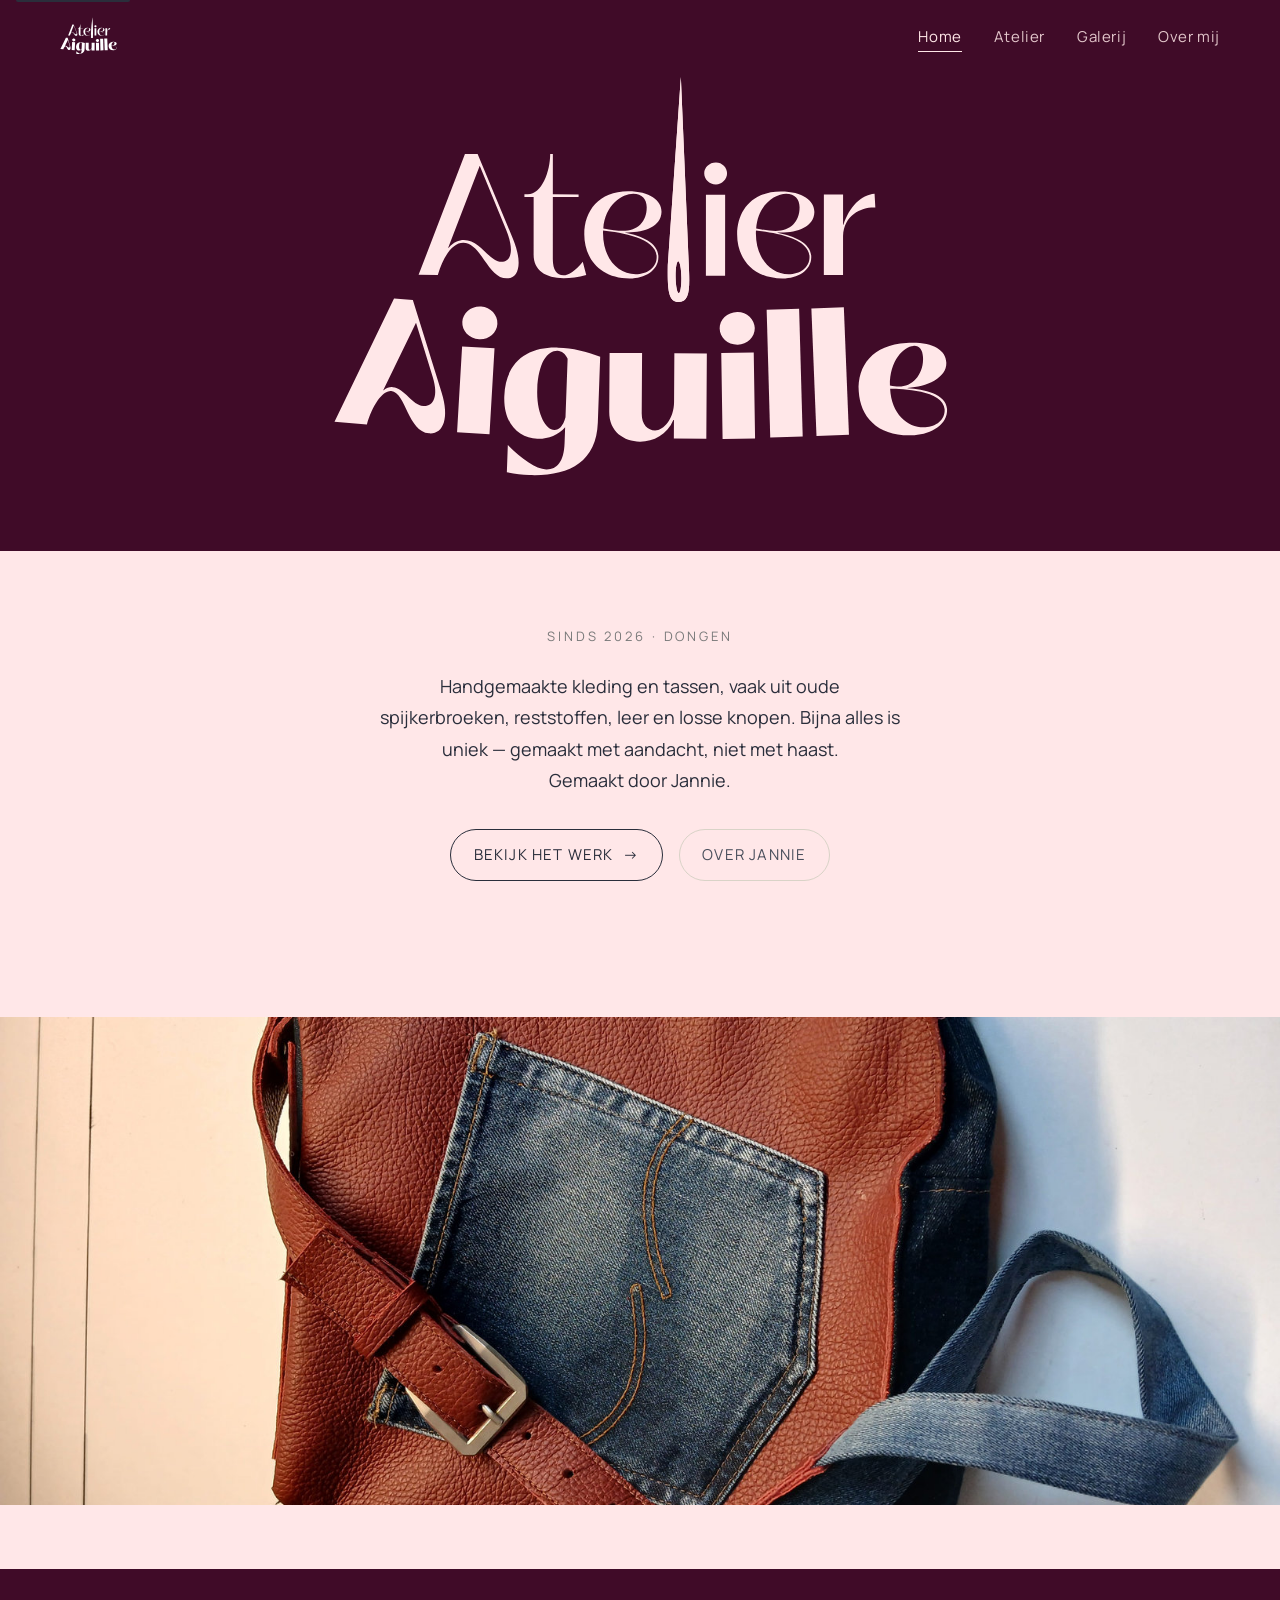
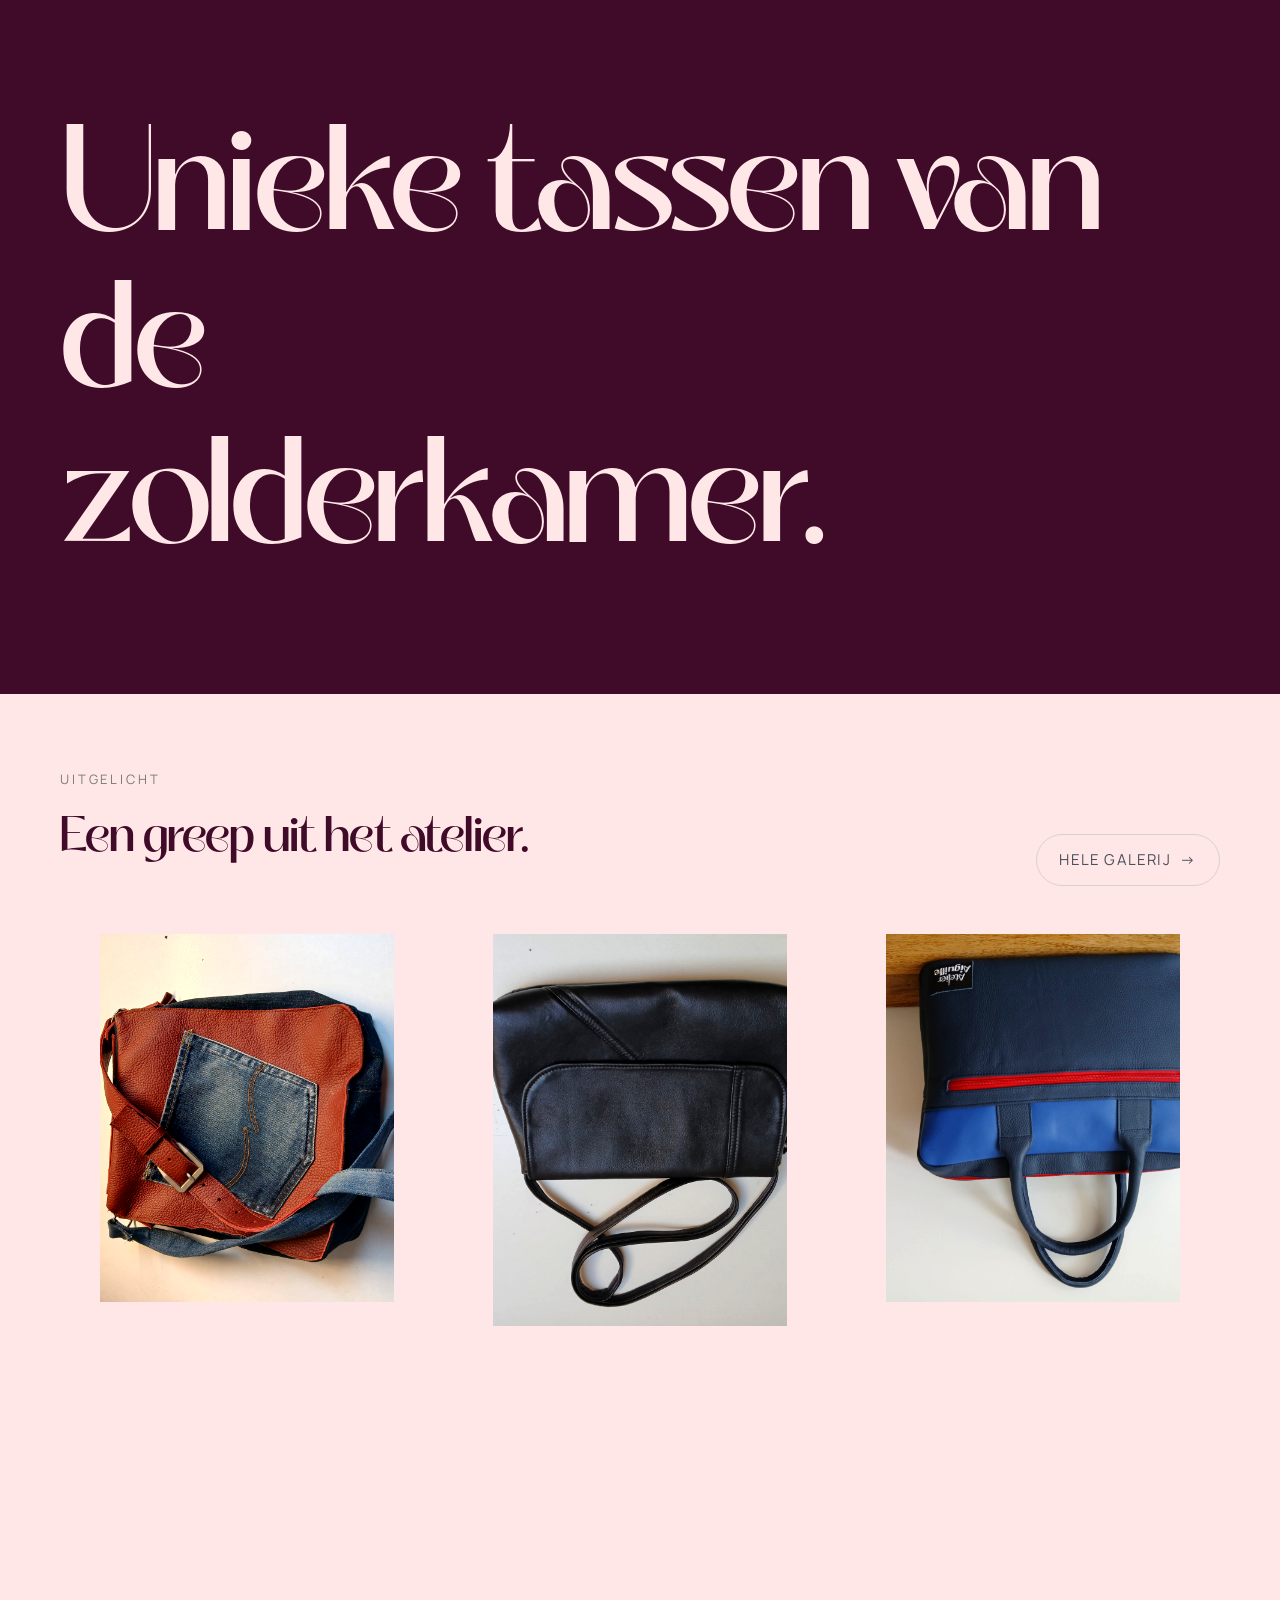
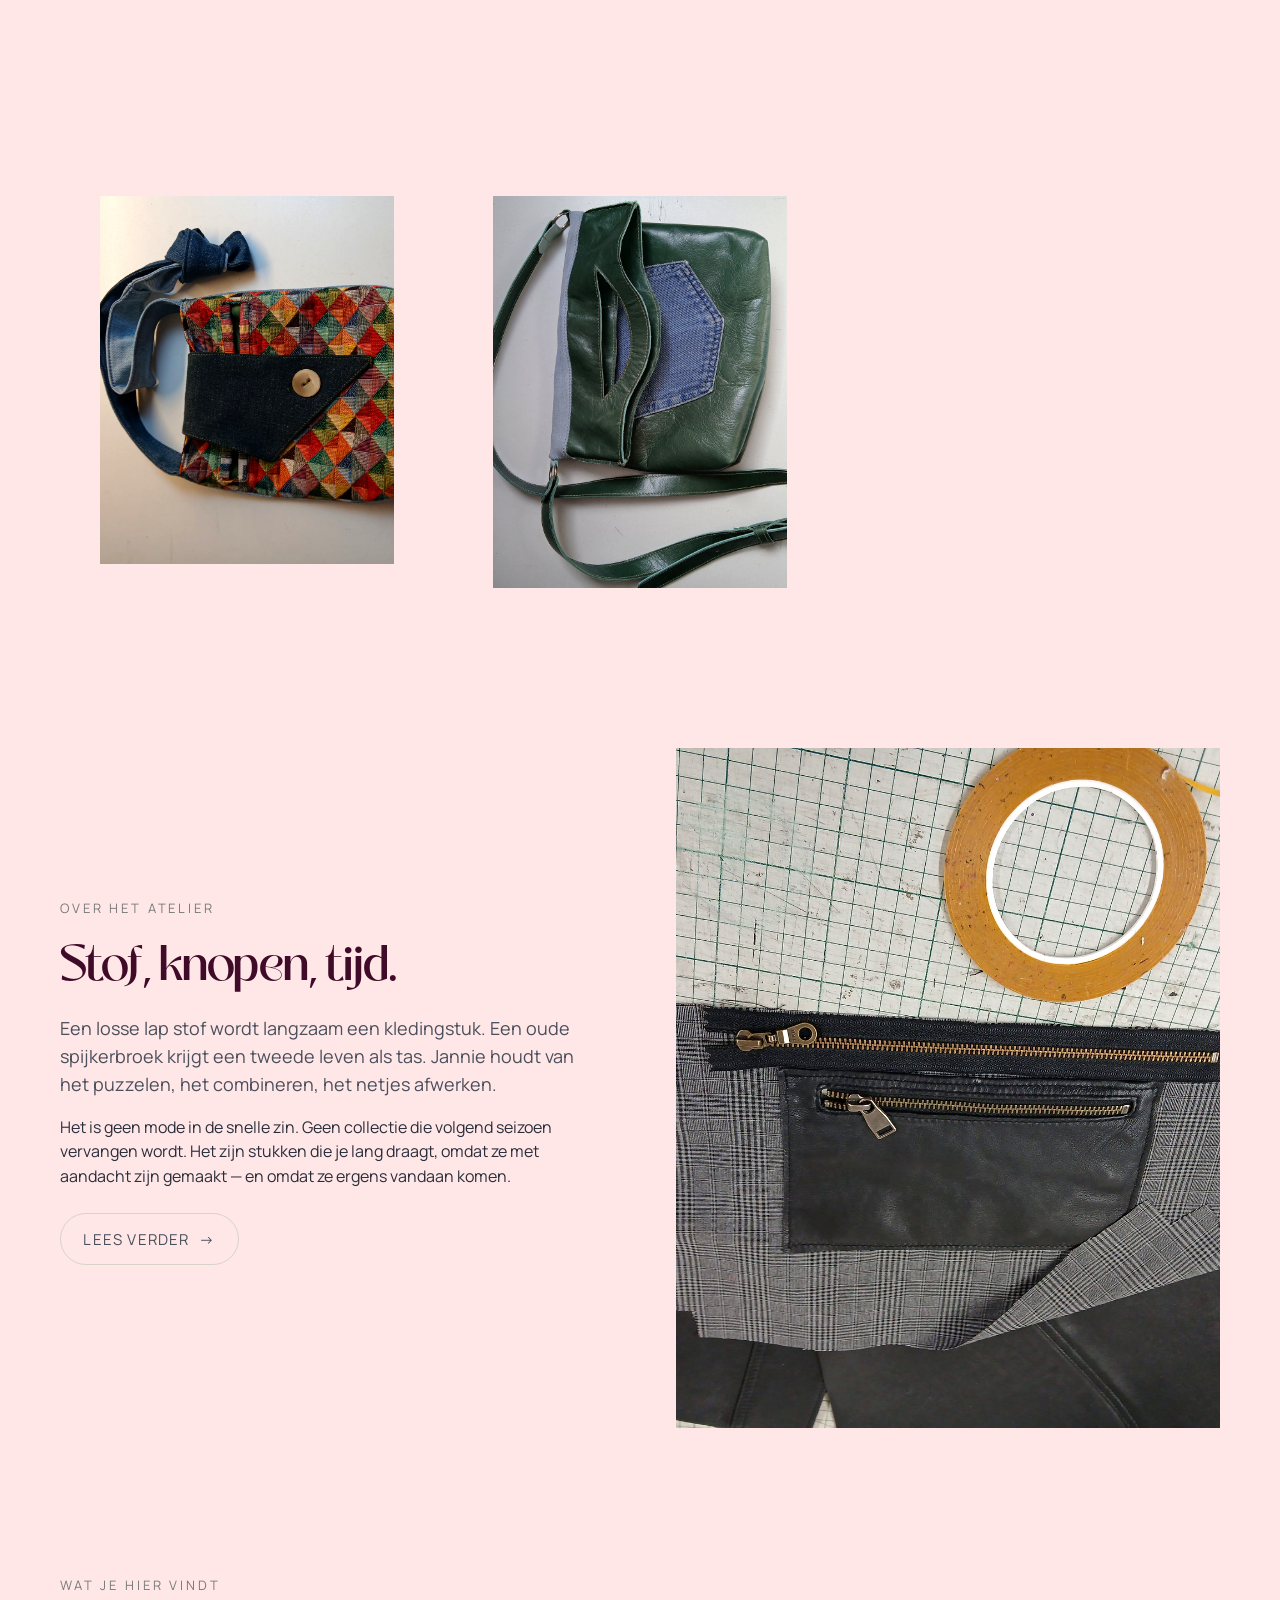
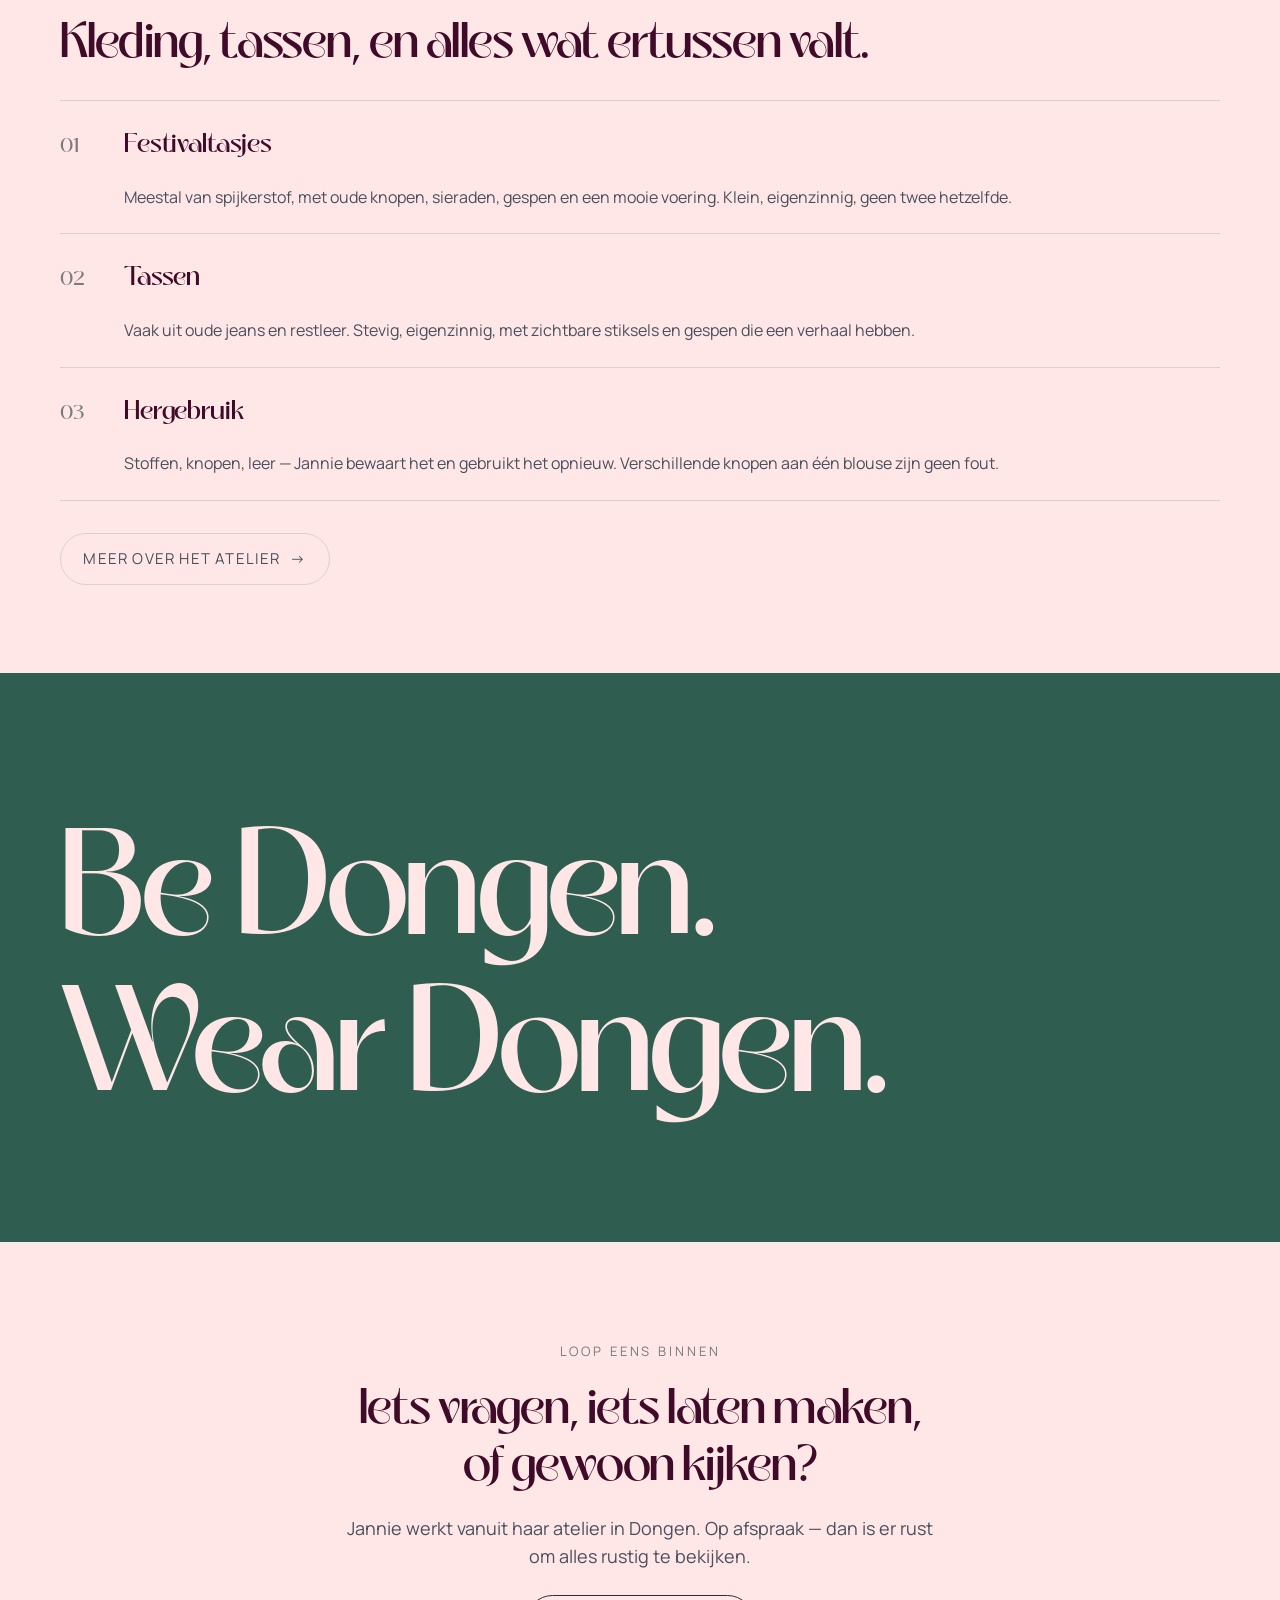
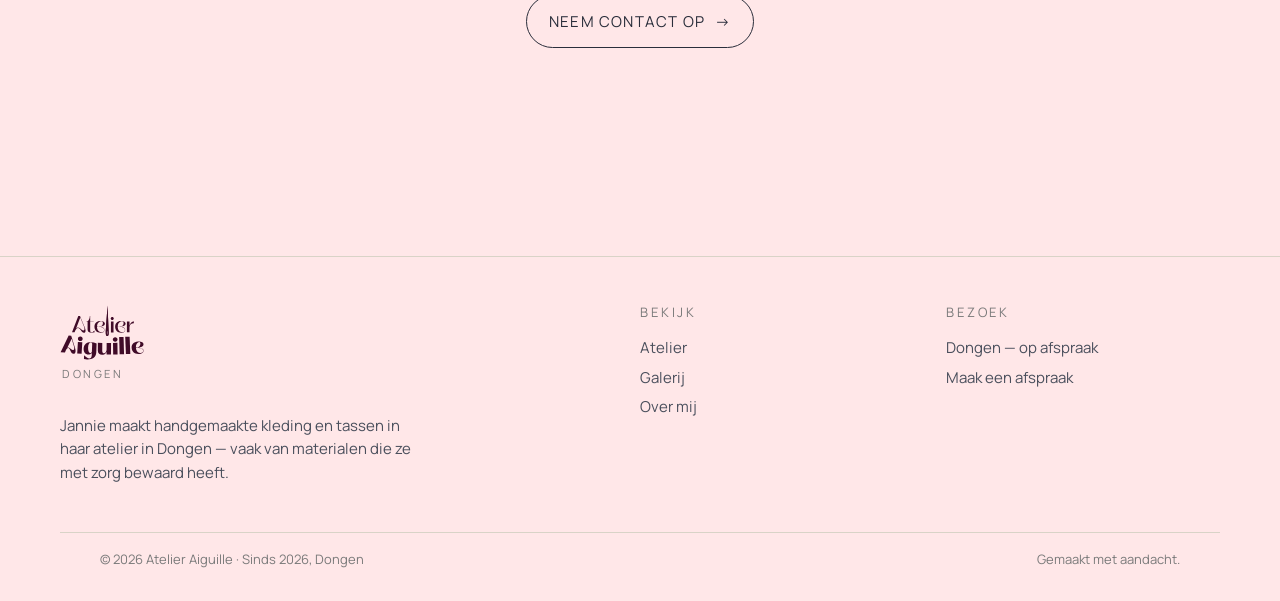
==== index.html @ 3d173577 "Update foto's: Jannie portretten + nieuwe galerij selectie" ====
<!doctype html>
<html lang="nl">
<head>
  <meta charset="utf-8" />
  <meta name="viewport" content="width=device-width, initial-scale=1" />
  <title>Atelier Aiguille — handgemaakte kleding &amp; tassen uit Dongen</title>
  <meta name="description" content="Atelier Aiguille is Jannie. Handgemaakte kleding en tassen, vaak van hergebruikte materialen. Sinds 2026, Dongen." />
  <link rel="icon" type="image/svg+xml" href="assets/img/favicon.svg" />
  <link rel="stylesheet" href="assets/css/main.css?v=2605152012" />
  <meta name="theme-color" content="#400B28" />
</head>
<body class="is-home">
  <a class="skip-link" href="#main">Naar inhoud</a>

  <header class="site-header">
    <div class="container site-header__inner">
      <a href="index.html" class="brand" aria-label="Atelier Aiguille — naar home">
        <img class="brand__logo" src="assets/img/logo-wordmark.svg" alt="Atelier Aiguille" />
      </a>

      <nav class="nav" aria-label="Hoofdnavigatie">
        <button class="nav-toggle" type="button" aria-controls="primary-nav" aria-expanded="false">
          <span class="sr-only">Menu</span>
          <span class="nav-toggle__bars" aria-hidden="true"></span>
        </button>
        <ul class="nav__list" id="primary-nav">
          <li><a class="nav__link" href="index.html">Home</a></li>
          <li><a class="nav__link" href="atelier.html">Atelier</a></li>
          <li><a class="nav__link" href="galerij.html">Galerij</a></li>
          <li><a class="nav__link" href="over.html">Over mij</a></li>
        </ul>
      </nav>
    </div>
  </header>

  <main id="main">
    <section class="hero-banner" aria-label="Atelier Aiguille">
      <h1 class="sr-only">Atelier Aiguille</h1>
      <img class="hero-banner__art" src="assets/img/logo-wordmark-filled.svg" alt="Atelier Aiguille" />
    </section>

    <section class="container hero-intro" data-reveal>
      <span class="eyebrow hero-intro__tagline">Sinds 2026 · Dongen</span>
      <p class="hero-intro__lead">
        Handgemaakte kleding en tassen, vaak uit oude spijkerbroeken,
        reststoffen, leer en losse knopen. Bijna alles is uniek —
        gemaakt met aandacht, niet met haast.<br/>
        Gemaakt door Jannie.
      </p>
      <div class="hero-intro__cta">
        <a class="btn" href="galerij.html">Bekijk het werk <span class="btn__arrow" aria-hidden="true">→</span></a>
        <a class="btn btn--ghost" href="over.html">Over Jannie</a>
      </div>
    </section>

    <figure class="feature-image" data-reveal>
      <img src="assets/img/20260222_132508_result.jpg" alt="Messenger tas — rood leer met denim zak" loading="lazy" />
    </figure>

    <section class="inverse">
      <div class="container claim">
        <h2 class="claim__title" data-reveal>Unieke tassen van de<br/>zolderkamer.</h2>
      </div>
    </section>

    <section class="container section">
      <div style="display:flex; align-items:end; justify-content:space-between; gap: var(--space-4); flex-wrap: wrap;" data-reveal>
        <div>
          <span class="eyebrow">Uitgelicht</span>
          <h2>Een greep uit het atelier.</h2>
        </div>
        <a class="btn btn--ghost" href="galerij.html">Hele galerij <span class="btn__arrow" aria-hidden="true">→</span></a>
      </div>

      <div class="gallery" style="margin-top: var(--space-5)">
        <figure class="gallery__item" data-reveal><img src="assets/img/20260222_132508_result.jpg" alt="Messenger tas in rood leer met denim zak" loading="lazy" /></figure>
        <figure class="gallery__item" data-reveal><img src="assets/img/20260304_101337_result.jpg" alt="Strakke zwarte leren tas met lange band" loading="lazy" /></figure>
        <figure class="gallery__item" data-reveal><img src="assets/img/20260511_144940_result.jpg" alt="Donkerblauwe leren tas met rode rits" loading="lazy" /></figure>
        <figure class="gallery__item" data-reveal><img src="assets/img/20260527_111620_result.jpg" alt="Donkergroene tas met denim en gele banden" loading="lazy" /></figure>
        <figure class="gallery__item" data-reveal><img src="assets/img/20260328_141218_result.jpg" alt="Detail — bruine leren gesp met messing ring" loading="lazy" /></figure>
        <figure class="gallery__item" data-reveal><img src="assets/img/20260222_122121_result.jpg" alt="Kleurrijke tas met geometrische driehoekjes" loading="lazy" /></figure>
        <figure class="gallery__item" data-reveal><img src="assets/img/20260515_163529_result.jpg" alt="Groene leren tas met denim accent" loading="lazy" /></figure>
      </div>
    </section>

    <section class="container section">
      <div class="split">
        <div data-reveal>
          <span class="eyebrow">Over het atelier</span>
          <h2>Stof, knopen, tijd.</h2>
          <p class="lead">
            Een losse lap stof wordt langzaam een kledingstuk. Een oude
            spijkerbroek krijgt een tweede leven als tas. Jannie houdt
            van het puzzelen, het combineren, het netjes afwerken.
          </p>
          <p>
            Het is geen mode in de snelle zin. Geen collectie die volgend
            seizoen vervangen wordt. Het zijn stukken die je lang draagt,
            omdat ze met aandacht zijn gemaakt — en omdat ze ergens
            vandaan komen.
          </p>
          <p style="margin-top: var(--space-4)">
            <a href="over.html" class="btn btn--ghost">Lees verder <span class="btn__arrow" aria-hidden="true">→</span></a>
          </p>
        </div>
        <div class="split__media" data-reveal>
          <img src="assets/img/20260218_122726_result.jpg" alt="Werk in uitvoering — denim en leer op de snijmat" loading="lazy" />
        </div>
      </div>
    </section>

    <section class="container section">
      <div data-reveal>
        <span class="eyebrow">Wat je hier vindt</span>
        <h2>Kleding, tassen, en alles wat ertussen valt.</h2>
      </div>
      <ul class="services">
        <li data-reveal>
          <span class="services__num">01</span>
          <div>
            <h3 class="services__title">Festivaltasjes</h3>
            <p class="services__desc">Meestal van spijkerstof, met oude knopen, sieraden, gespen en een mooie voering. Klein, eigenzinnig, geen twee hetzelfde.</p>
          </div>
        </li>
        <li data-reveal>
          <span class="services__num">02</span>
          <div>
            <h3 class="services__title">Tassen</h3>
            <p class="services__desc">Vaak uit oude jeans en restleer. Stevig, eigenzinnig, met zichtbare stiksels en gespen die een verhaal hebben.</p>
          </div>
        </li>
        <li data-reveal>
          <span class="services__num">03</span>
          <div>
            <h3 class="services__title">Hergebruik</h3>
            <p class="services__desc">Stoffen, knopen, leer — Jannie bewaart het en gebruikt het opnieuw. Verschillende knopen aan één blouse zijn geen fout.</p>
          </div>
        </li>
      </ul>
      <p style="margin-top: var(--space-5)">
        <a href="atelier.html" class="btn btn--ghost">Meer over het atelier <span class="btn__arrow" aria-hidden="true">→</span></a>
      </p>
    </section>

    <section class="inverse inverse--green">
      <div class="container claim">
        <h2 class="claim__title" data-reveal>Be Dongen.<br/>Wear Dongen.</h2>
      </div>
    </section>

    <section class="container section--lg" aria-labelledby="cta-title">
      <div style="text-align:center; max-width: 60ch; margin-inline:auto;" data-reveal>
        <span class="eyebrow">Loop eens binnen</span>
        <h2 id="cta-title">Iets vragen, iets laten maken, of gewoon kijken?</h2>
        <p class="lead" style="margin-inline:auto">
          Jannie werkt vanuit haar atelier in Dongen. Op afspraak — dan
          is er rust om alles rustig te bekijken.
        </p>
        <p style="margin-top: var(--space-4)">
          <a class="btn" href="over.html#contact">Neem contact op <span class="btn__arrow" aria-hidden="true">→</span></a>
        </p>
      </div>
    </section>
  </main>

  <footer class="site-footer">
    <div class="container">
      <div class="site-footer__inner">
        <div>
          <a href="index.html" class="footer__brand">
            <img class="footer__logo" src="assets/img/logo-wordmark.svg" alt="Atelier Aiguille" />
            <span class="footer__brand-sub">Dongen</span>
          </a>
          <p style="margin-top: var(--space-3); max-width: 40ch;">
            Jannie maakt handgemaakte kleding en tassen in haar atelier in Dongen — vaak van materialen die ze met zorg bewaard heeft.
          </p>
        </div>
        <div>
          <h4>Bekijk</h4>
          <ul>
            <li><a href="atelier.html">Atelier</a></li>
            <li><a href="galerij.html">Galerij</a></li>
            <li><a href="over.html">Over mij</a></li>
          </ul>
        </div>
        <div>
          <h4>Bezoek</h4>
          <ul>
            <li>Dongen — op afspraak</li>
            <li><a href="over.html#contact">Maak een afspraak</a></li>
          </ul>
        </div>
      </div>
      <div class="container site-footer__bottom">
        <span>© <span id="year"></span> Atelier Aiguille · Sinds 2026, Dongen</span>
        <span>Gemaakt met aandacht.</span>
      </div>
    </div>
  </footer>

  <div class="lightbox" aria-hidden="true">
    <button class="lightbox__close" type="button" aria-label="Sluiten">✕</button>
    <img class="lightbox__img" alt="" />
  </div>

  <script>document.getElementById("year").textContent = new Date().getFullYear();</script>
  <script src="assets/js/main.js?v=202605150700"></script>
</body>
</html>
---- assets/css/main.css ----
@import url("https://fonts.googleapis.com/css2?family=Manrope:wght@300;400;500;600;700&display=swap");
@import "./fonts.css?v=2605152012";
@import "./tokens.css?v=2605152012";
@import "./base.css?v=2605152012";
@import "./components.css?v=2605152012";
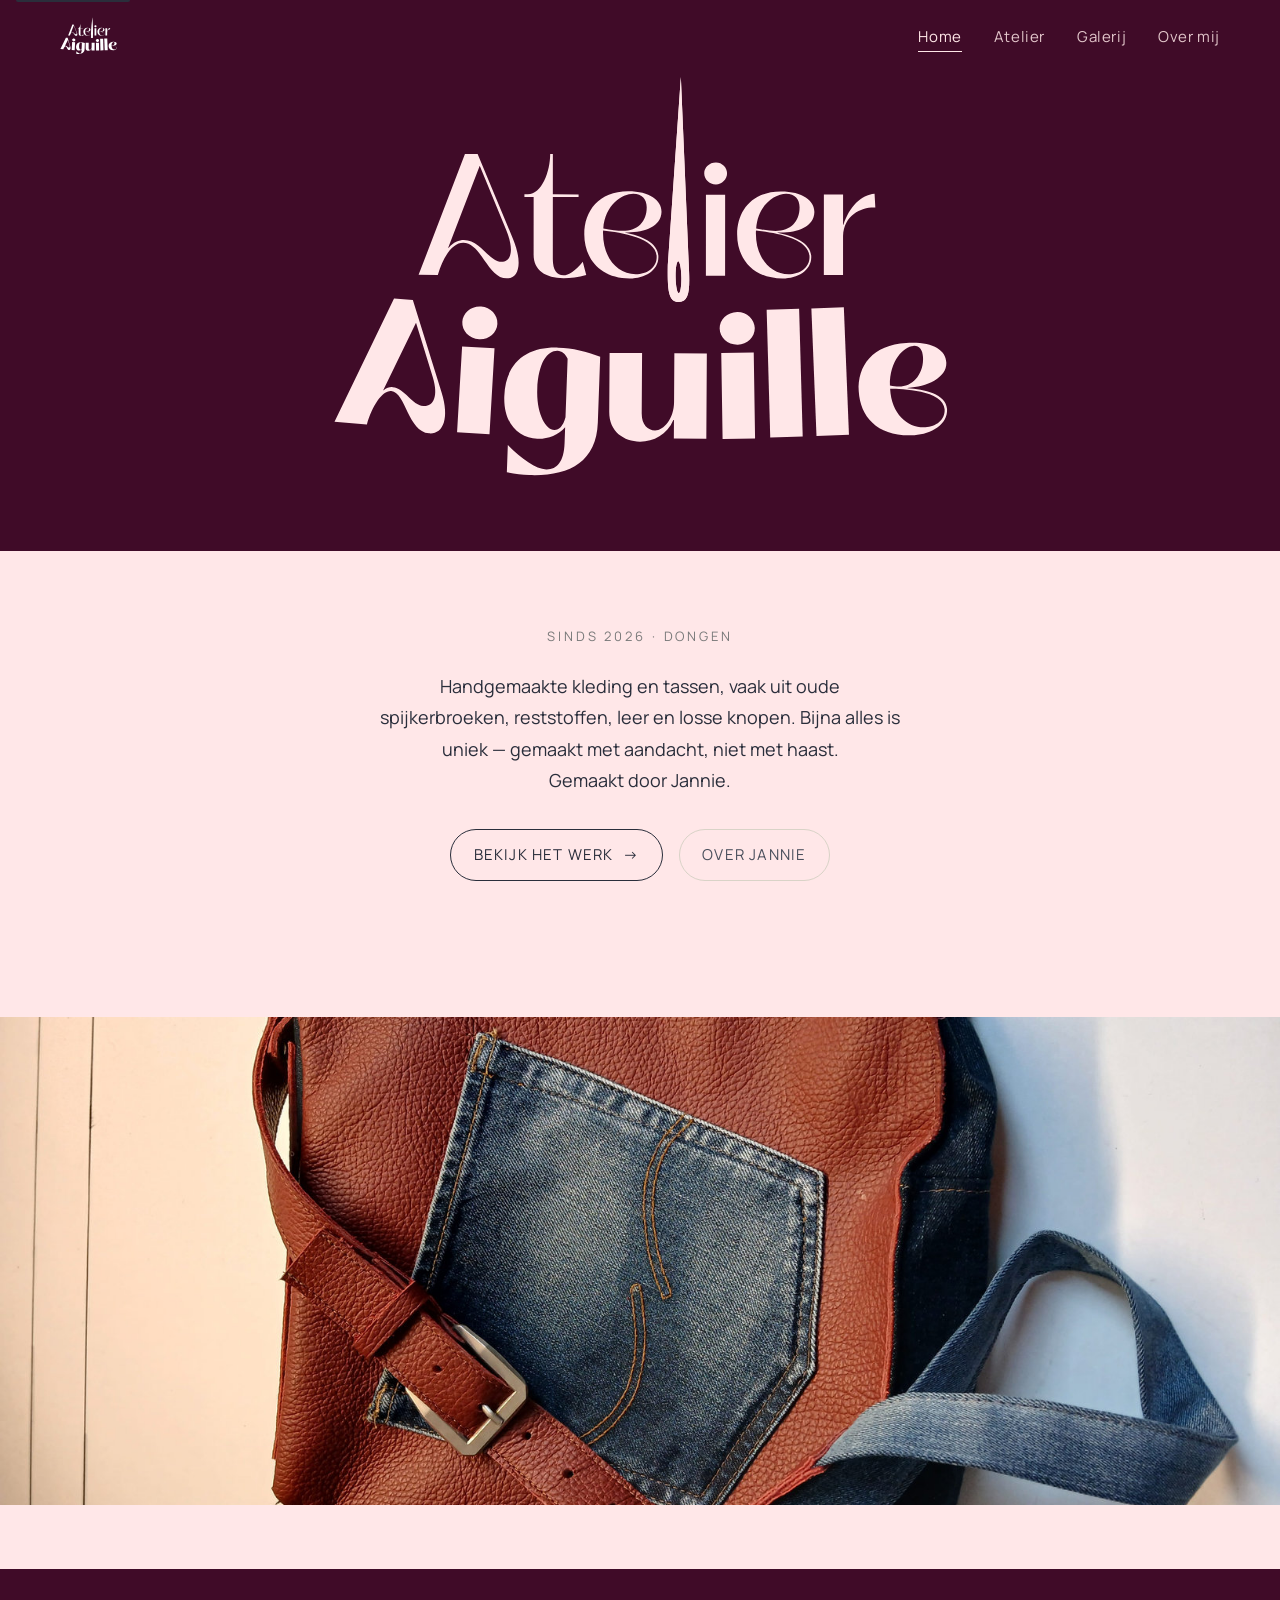
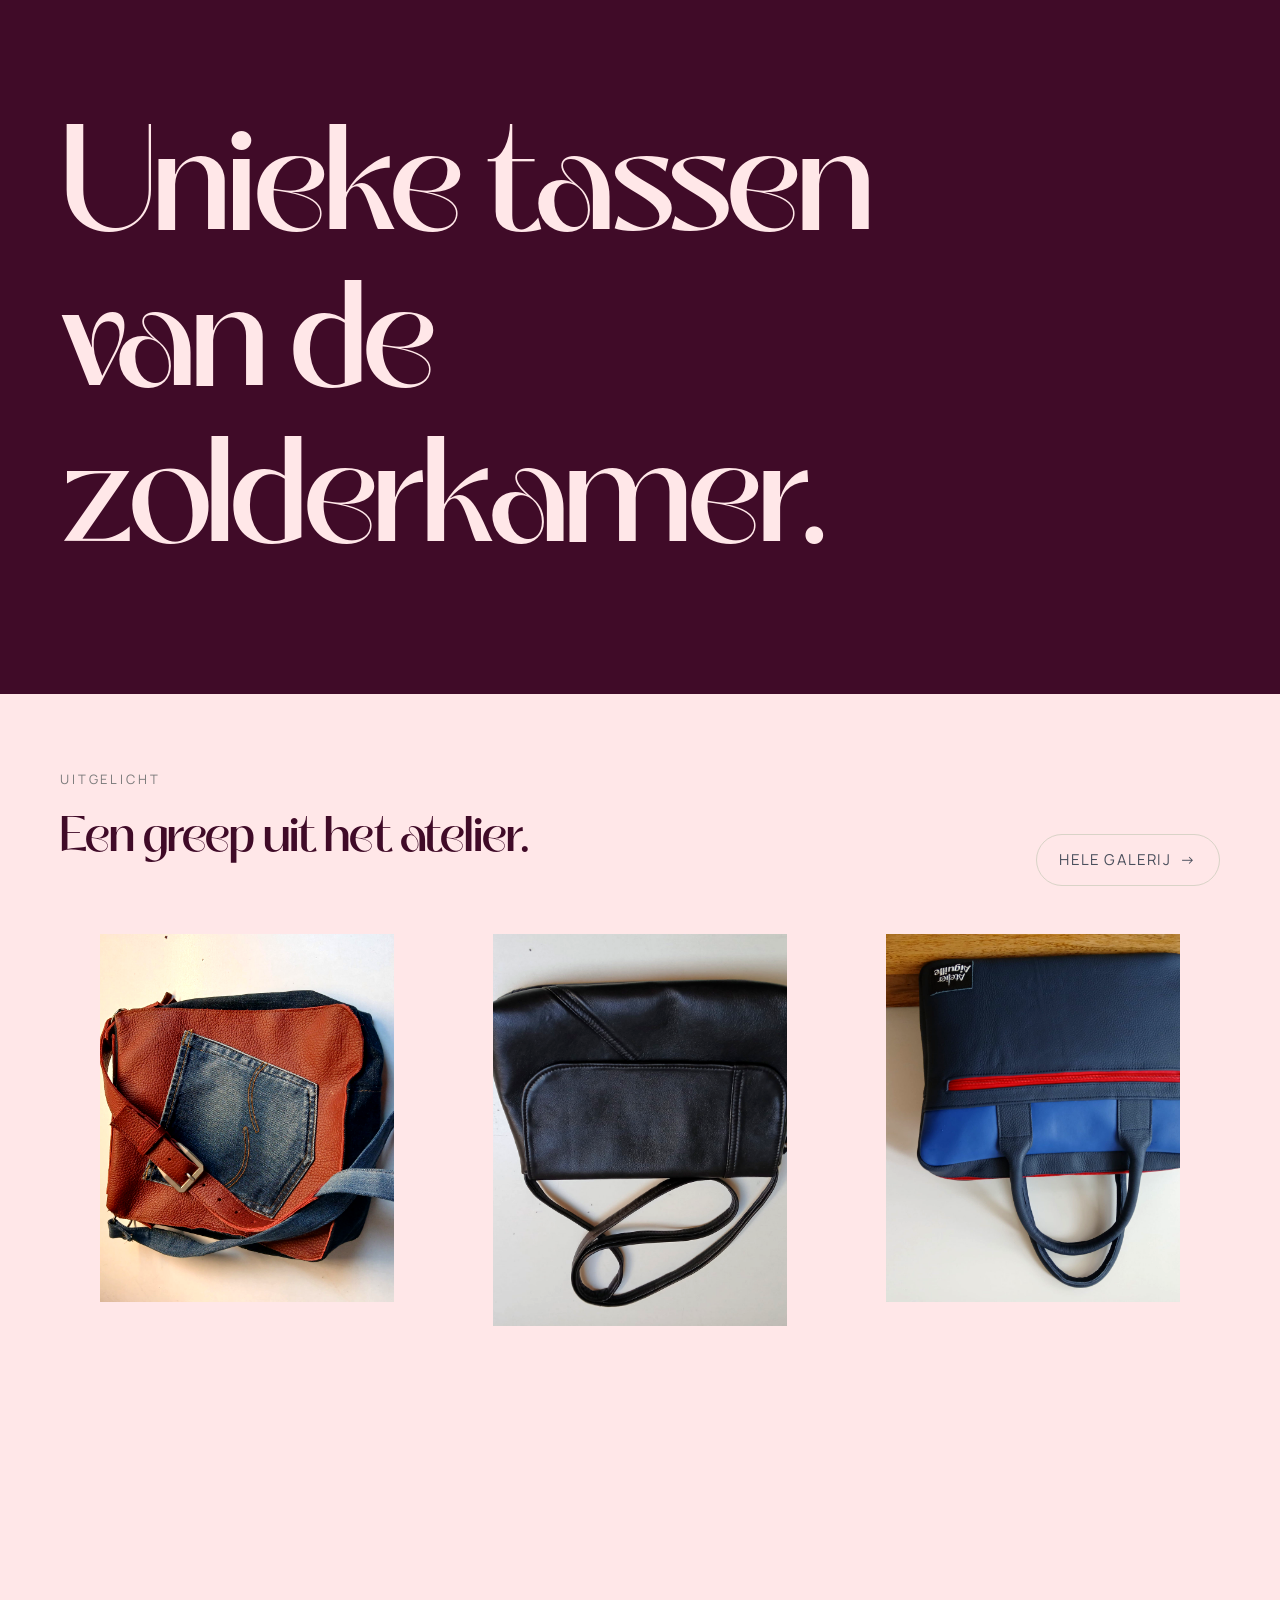
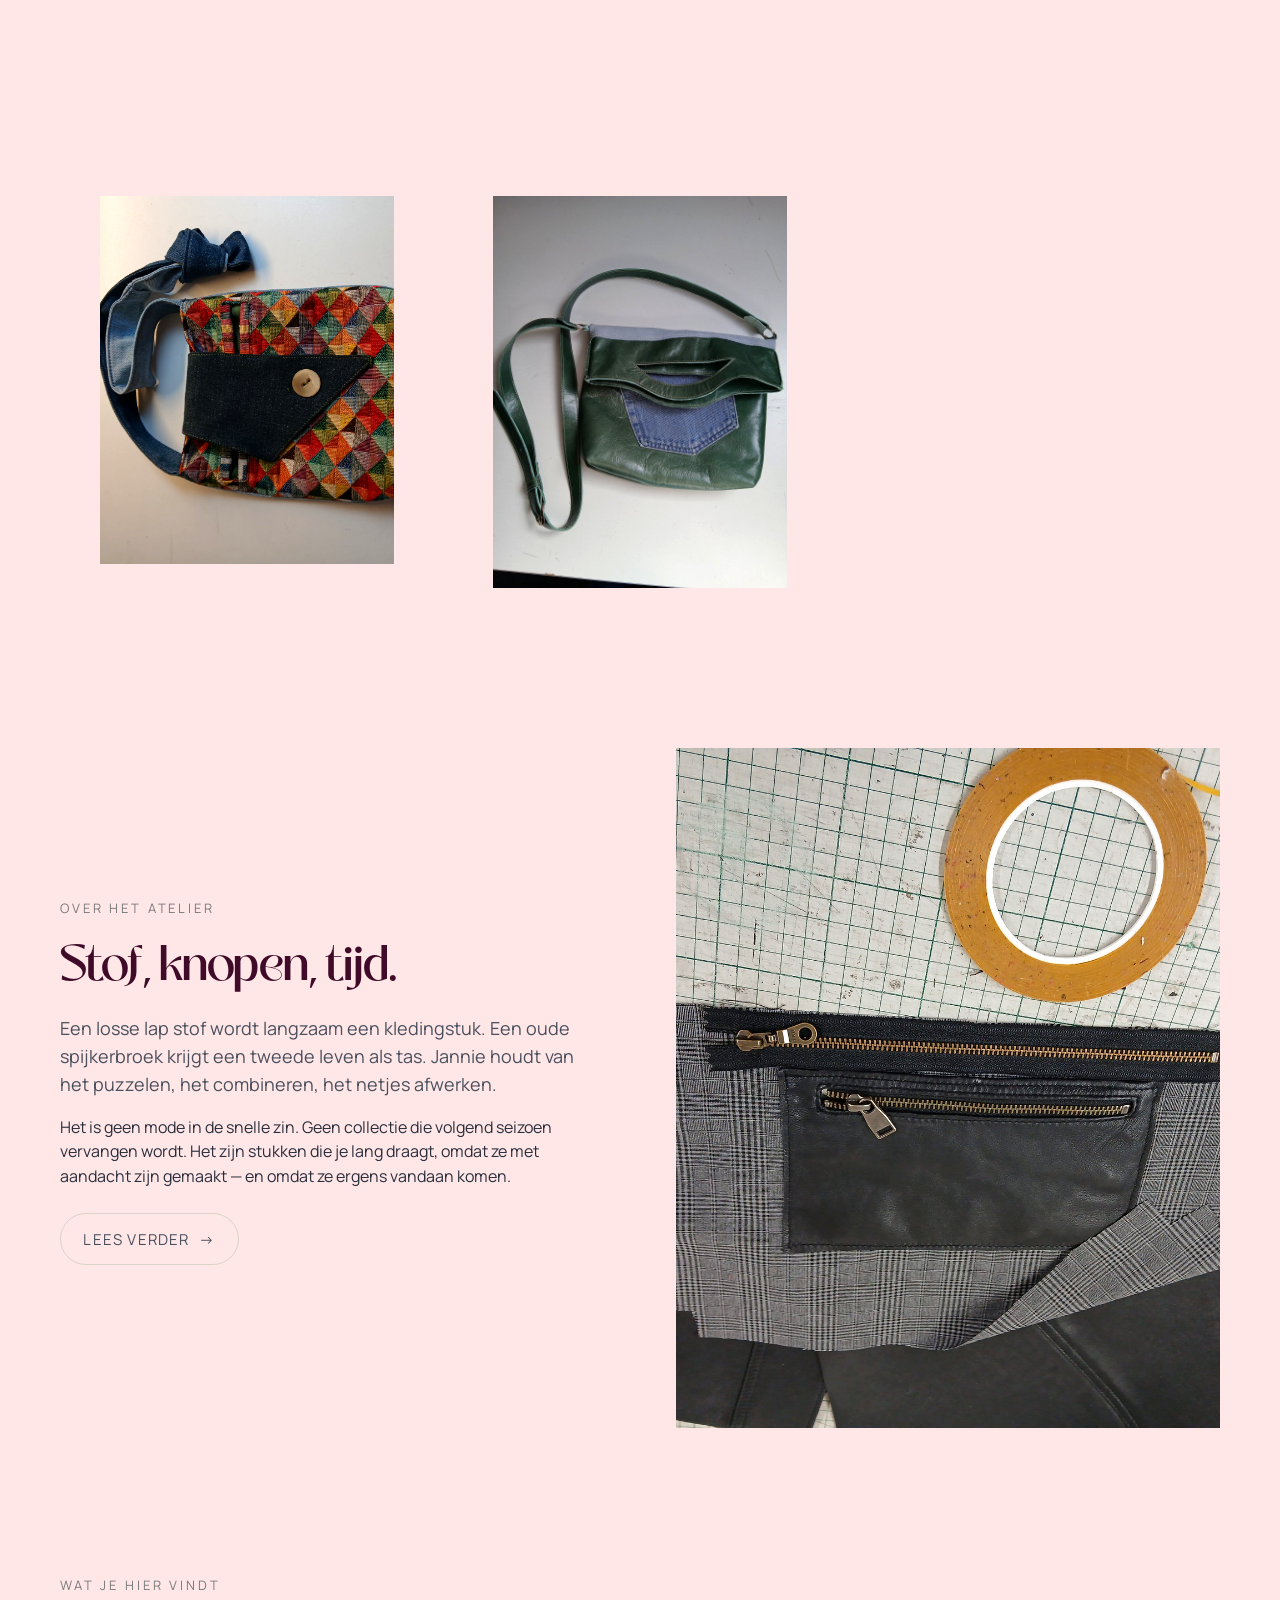
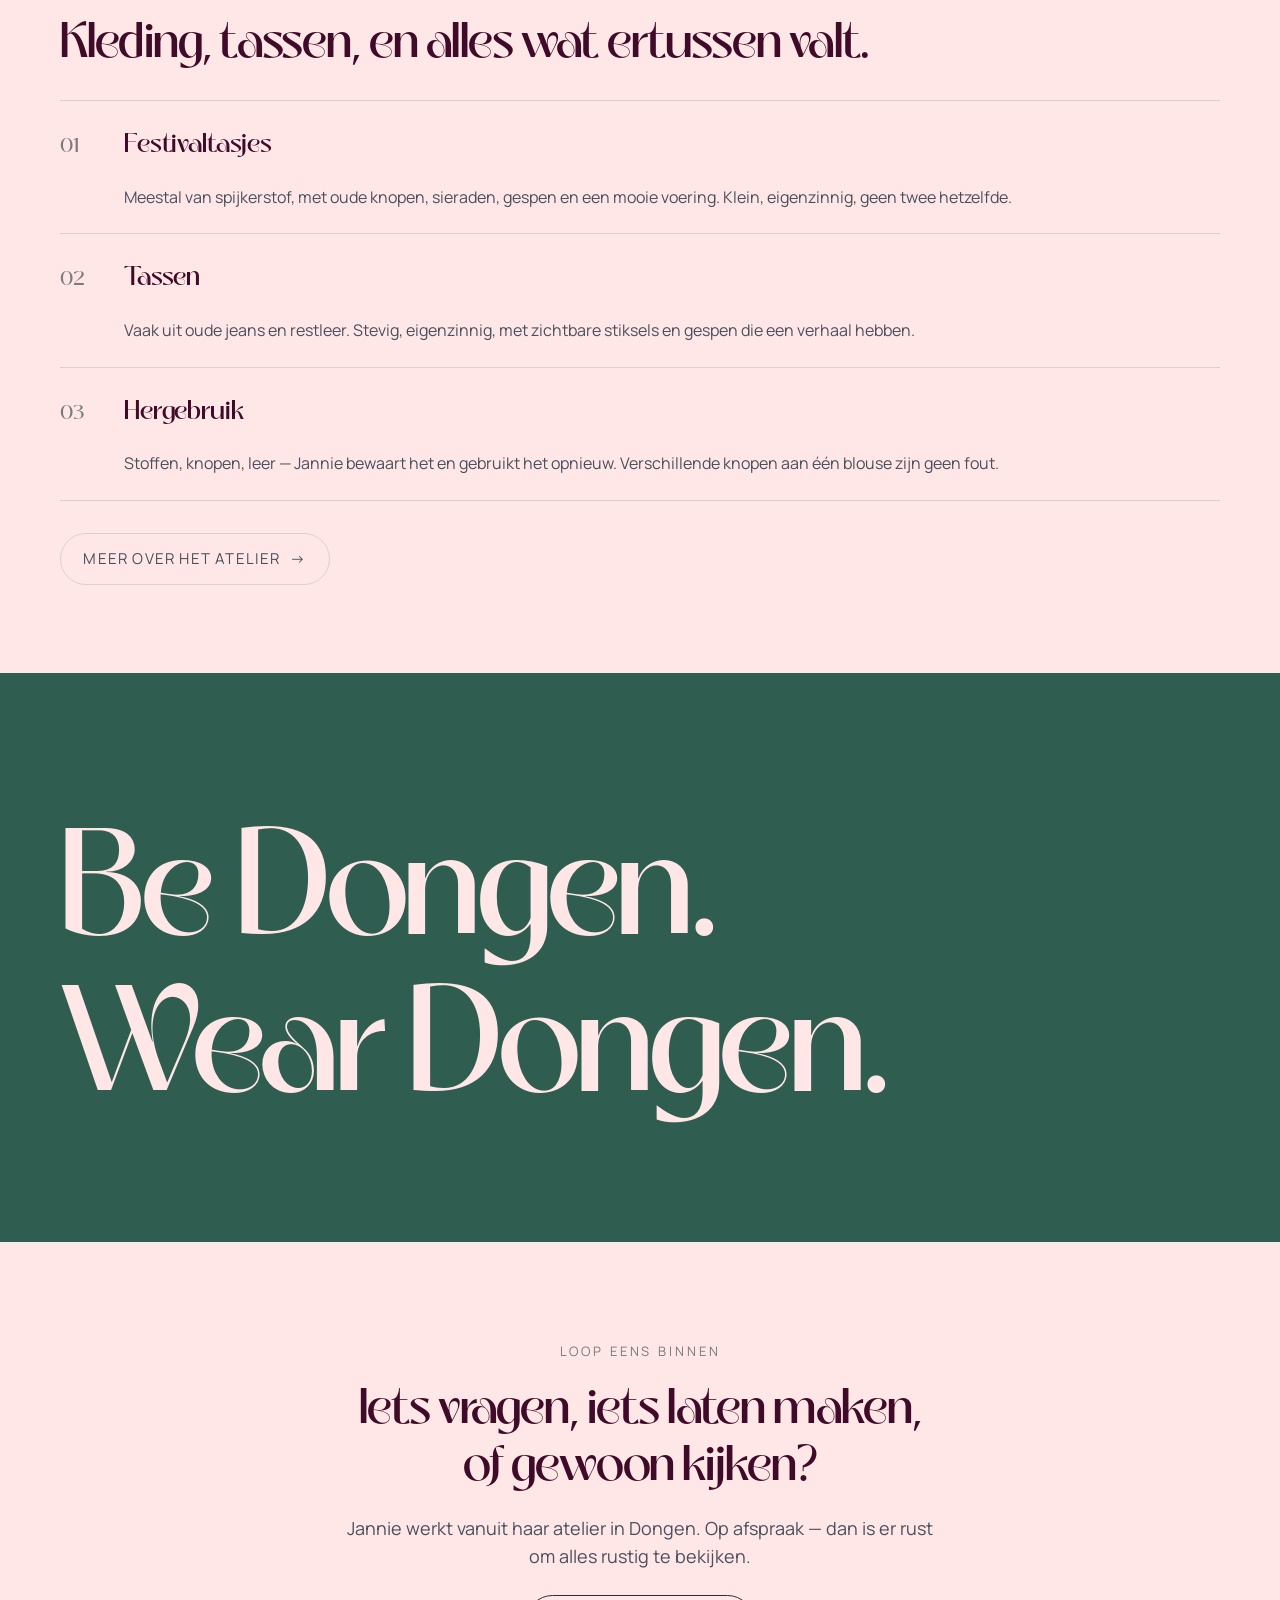
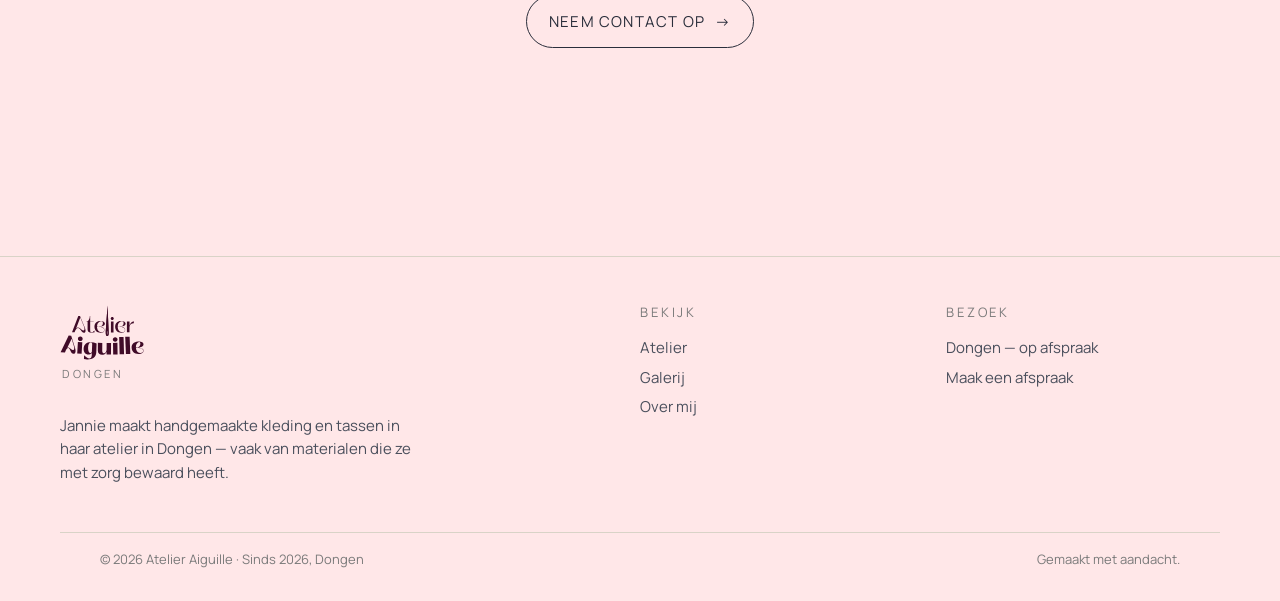
==== commit 8cd74f52: "Fix: zolderkamer titel + contactgegevens Jannie + foto rotaties" ====
--- a/index.html
+++ b/index.html
@@ -59,7 +59,7 @@
 
     <section class="inverse">
       <div class="container claim">
-        <h2 class="claim__title" data-reveal>Unieke tassen van de<br/>zolderkamer.</h2>
+        <h2 class="claim__title" data-reveal>Unieke tassen<br/>van de zolderkamer.</h2>
       </div>
     </section>
 
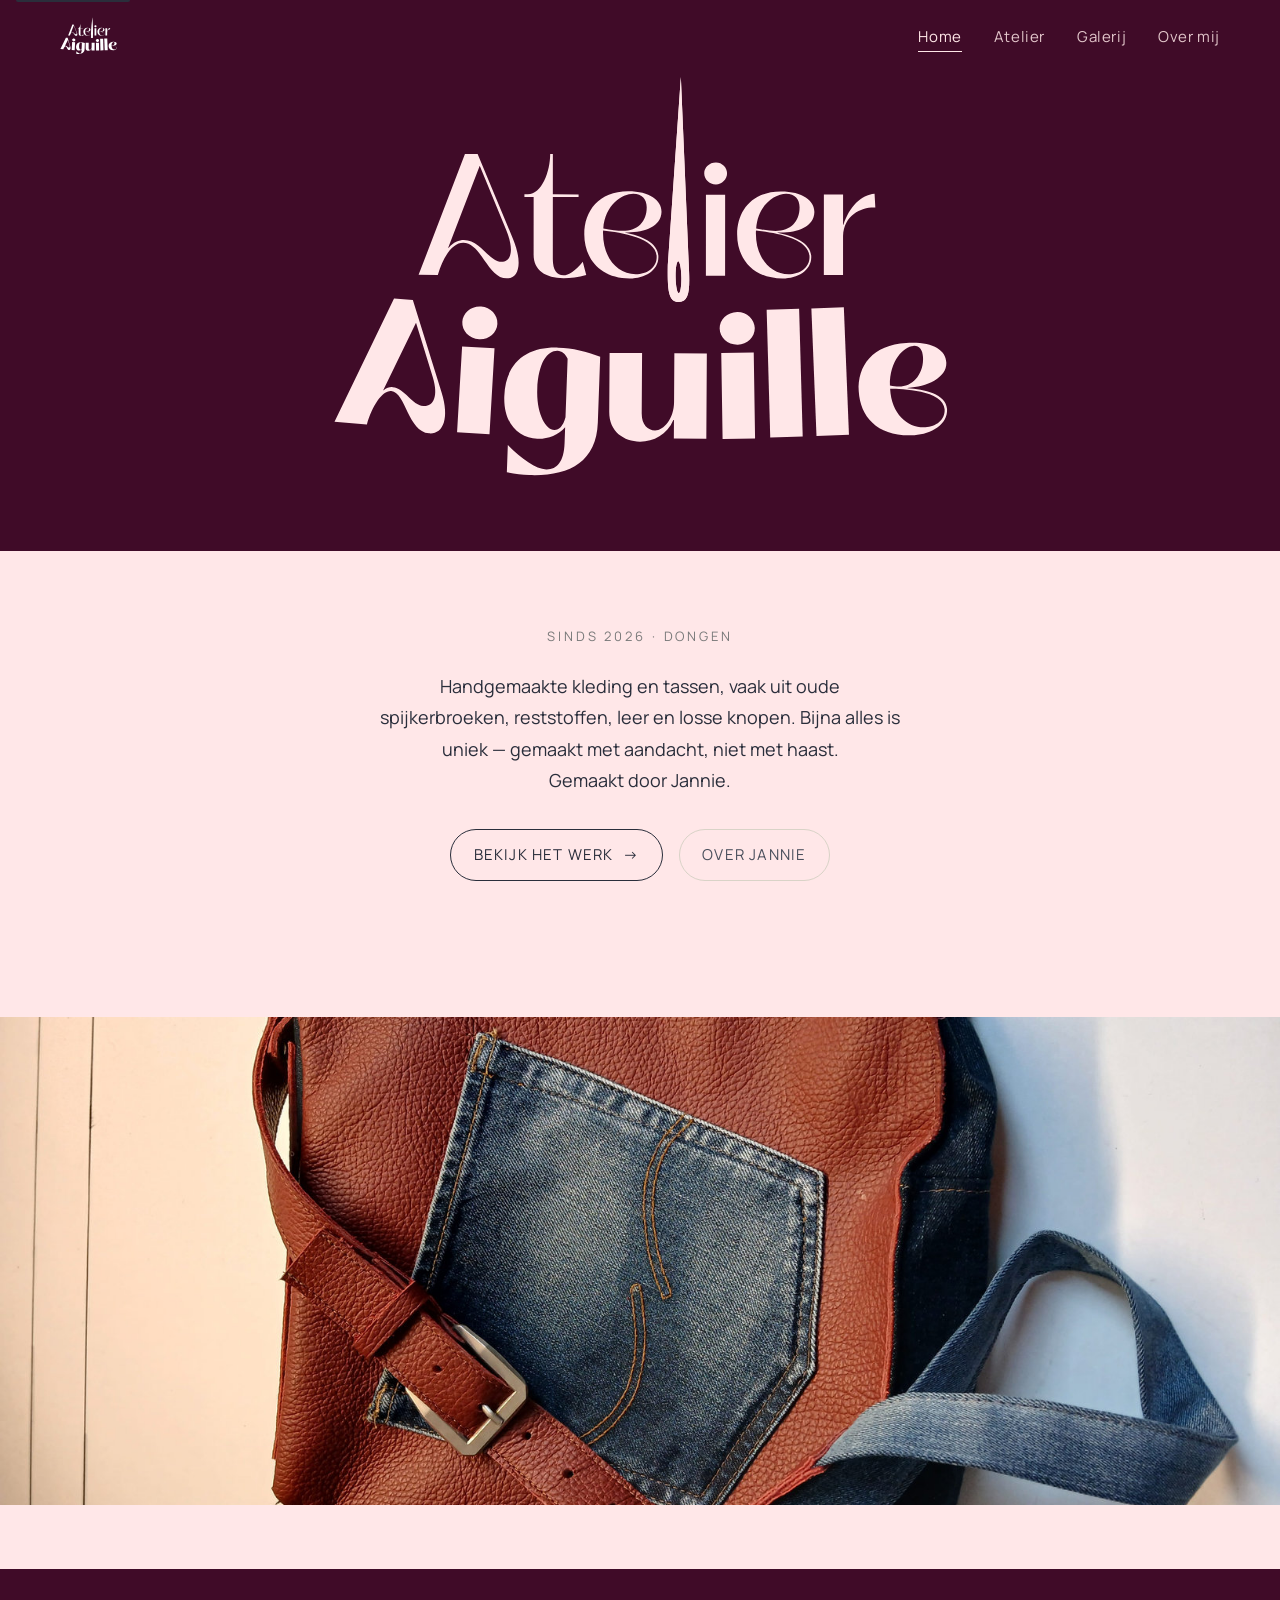
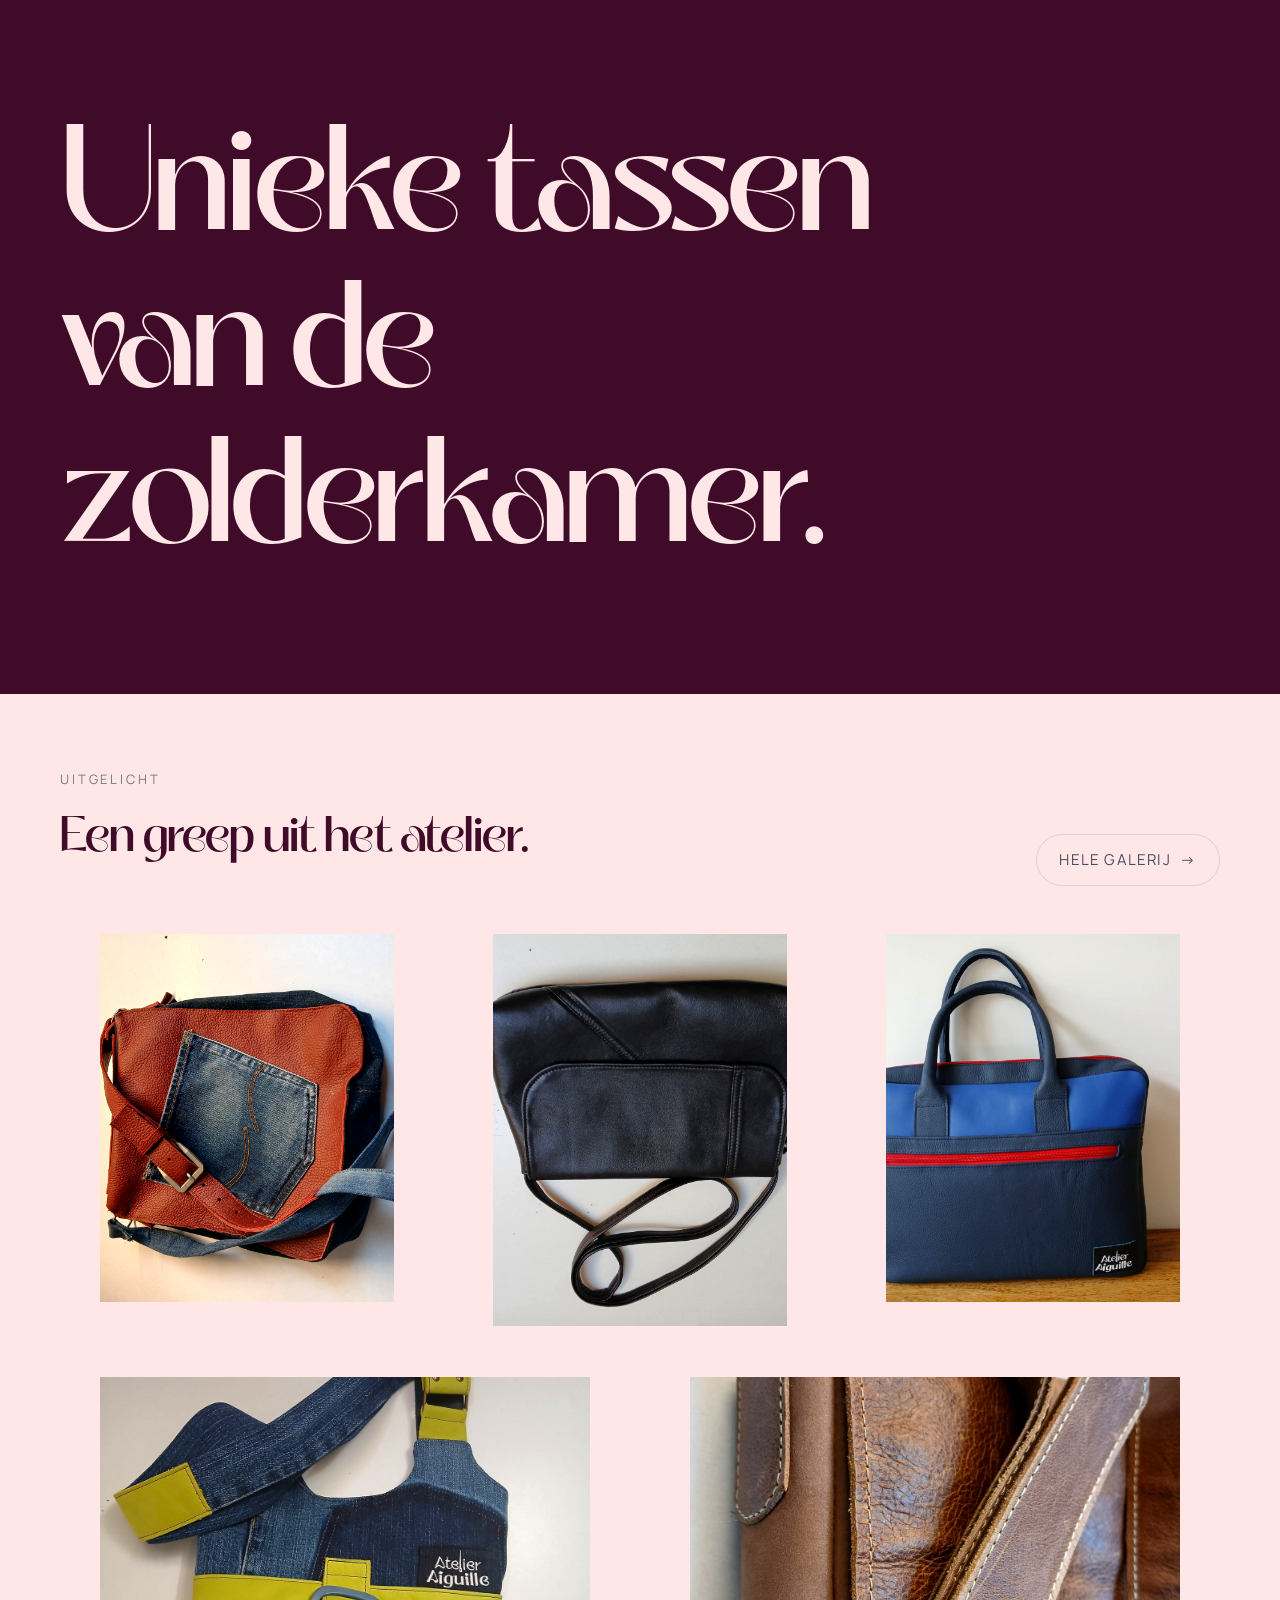
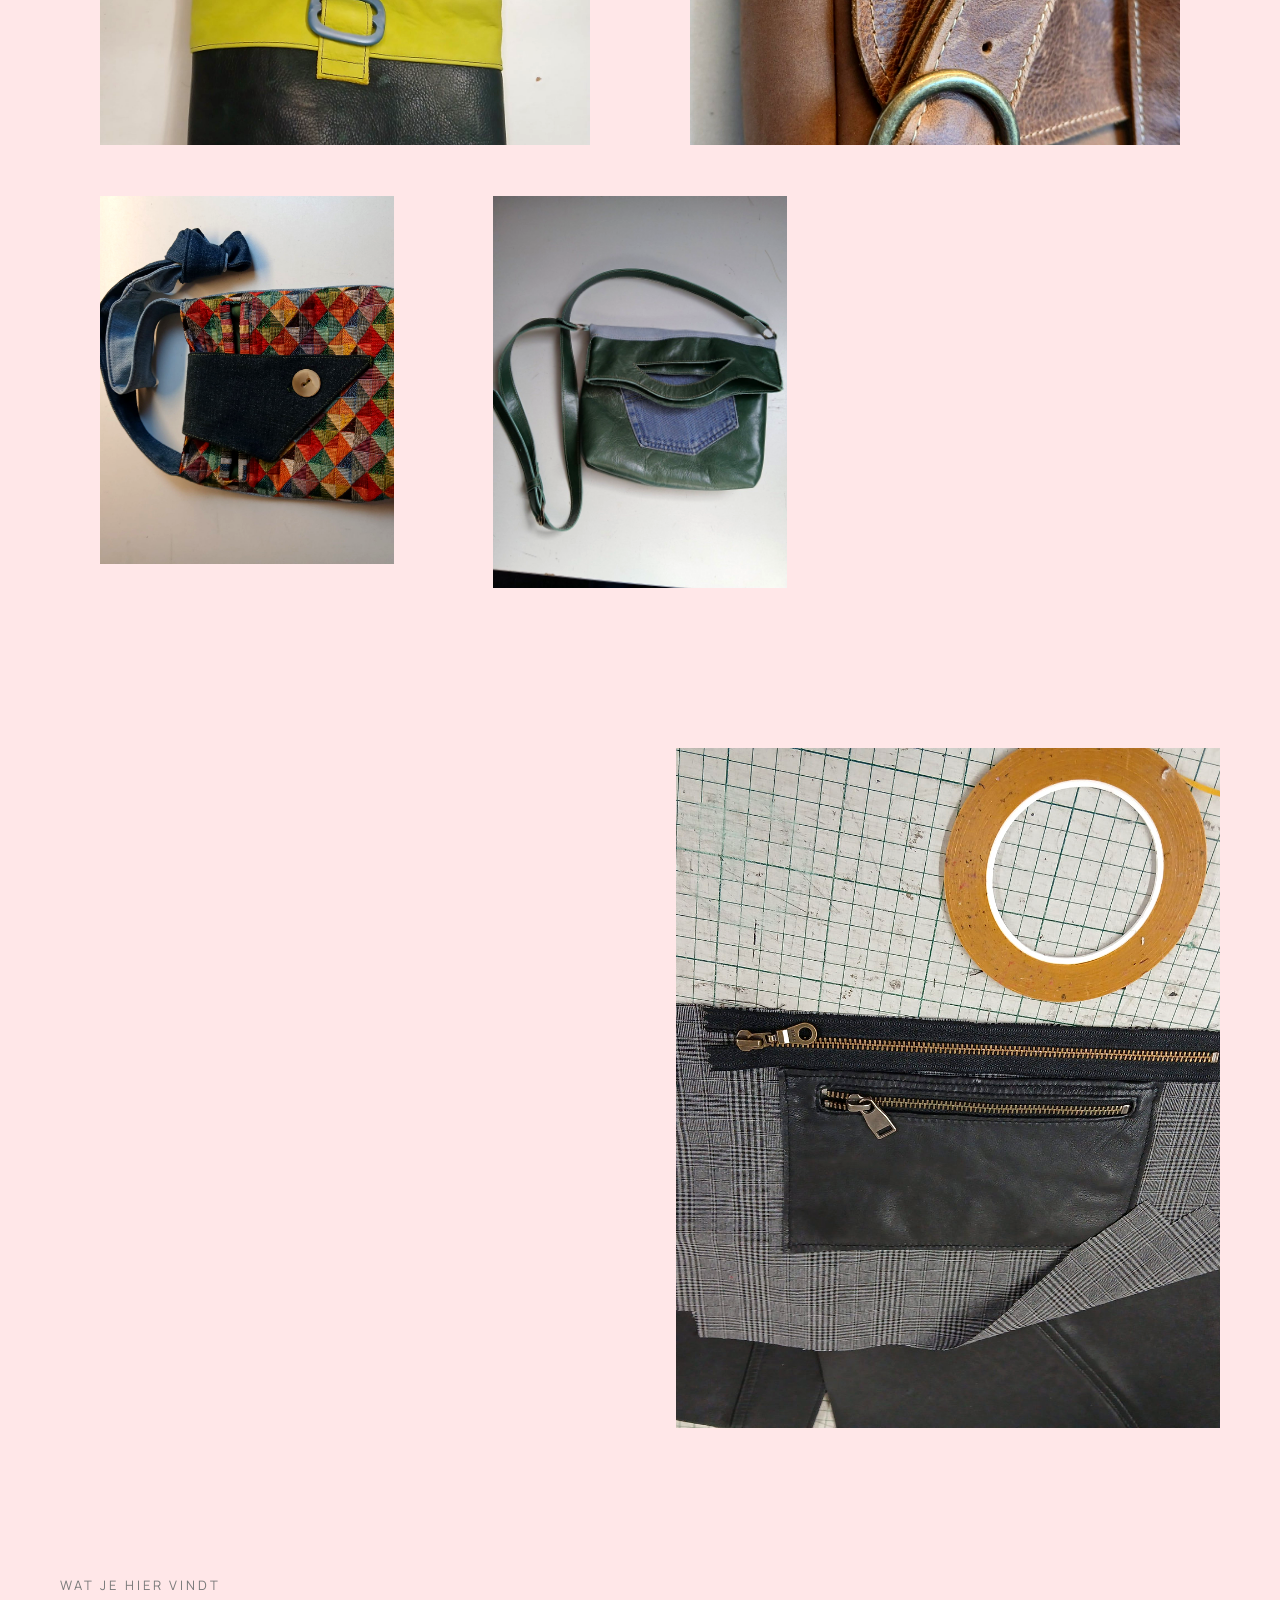
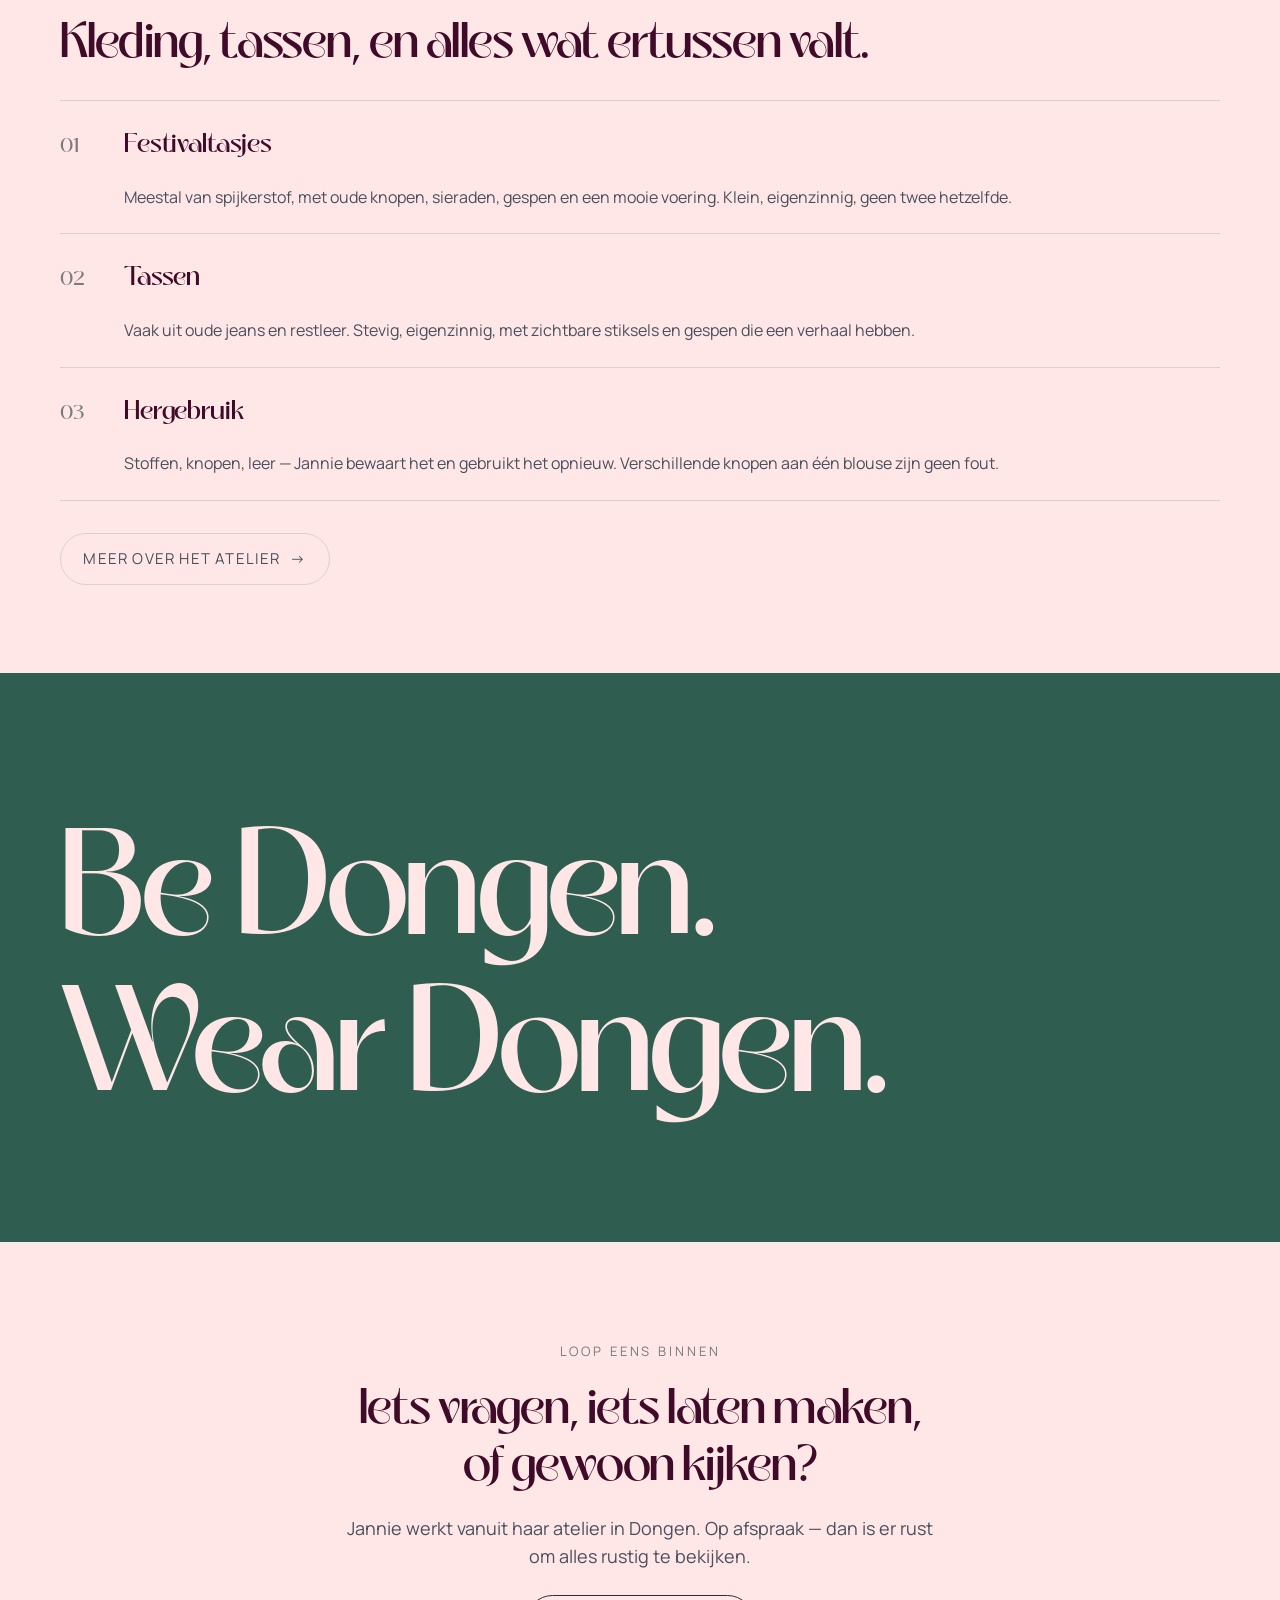
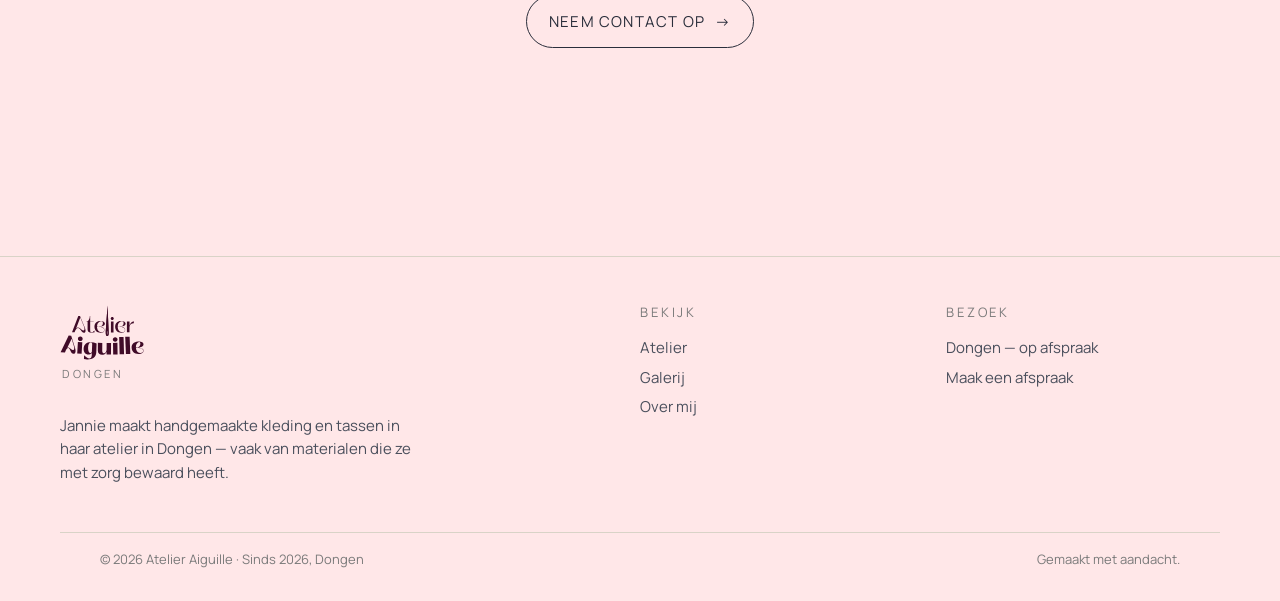
==== commit ea0a6b1d: "Bruine tas 90° + verberg 4 home-gallery items op mobiel" ====
--- a/index.html
+++ b/index.html
@@ -76,10 +76,10 @@
         <figure class="gallery__item" data-reveal><img src="assets/img/20260222_132508_result.jpg" alt="Messenger tas in rood leer met denim zak" loading="lazy" /></figure>
         <figure class="gallery__item" data-reveal><img src="assets/img/20260304_101337_result.jpg" alt="Strakke zwarte leren tas met lange band" loading="lazy" /></figure>
         <figure class="gallery__item" data-reveal><img src="assets/img/20260511_144940_result.jpg" alt="Donkerblauwe leren tas met rode rits" loading="lazy" /></figure>
-        <figure class="gallery__item" data-reveal><img src="assets/img/20260527_111620_result.jpg" alt="Donkergroene tas met denim en gele banden" loading="lazy" /></figure>
-        <figure class="gallery__item" data-reveal><img src="assets/img/20260328_141218_result.jpg" alt="Detail — bruine leren gesp met messing ring" loading="lazy" /></figure>
-        <figure class="gallery__item" data-reveal><img src="assets/img/20260222_122121_result.jpg" alt="Kleurrijke tas met geometrische driehoekjes" loading="lazy" /></figure>
-        <figure class="gallery__item" data-reveal><img src="assets/img/20260515_163529_result.jpg" alt="Groene leren tas met denim accent" loading="lazy" /></figure>
+        <figure class="gallery__item gallery__item--hide-mobile" data-reveal><img src="assets/img/20260527_111620_result.jpg" alt="Donkergroene tas met denim en gele banden" loading="lazy" /></figure>
+        <figure class="gallery__item gallery__item--hide-mobile" data-reveal><img src="assets/img/20260328_141218_result.jpg" alt="Detail — bruine leren gesp met messing ring" loading="lazy" /></figure>
+        <figure class="gallery__item gallery__item--hide-mobile" data-reveal><img src="assets/img/20260222_122121_result.jpg" alt="Kleurrijke tas met geometrische driehoekjes" loading="lazy" /></figure>
+        <figure class="gallery__item gallery__item--hide-mobile" data-reveal><img src="assets/img/20260515_163529_result.jpg" alt="Groene leren tas met denim accent" loading="lazy" /></figure>
       </div>
     </section>
 
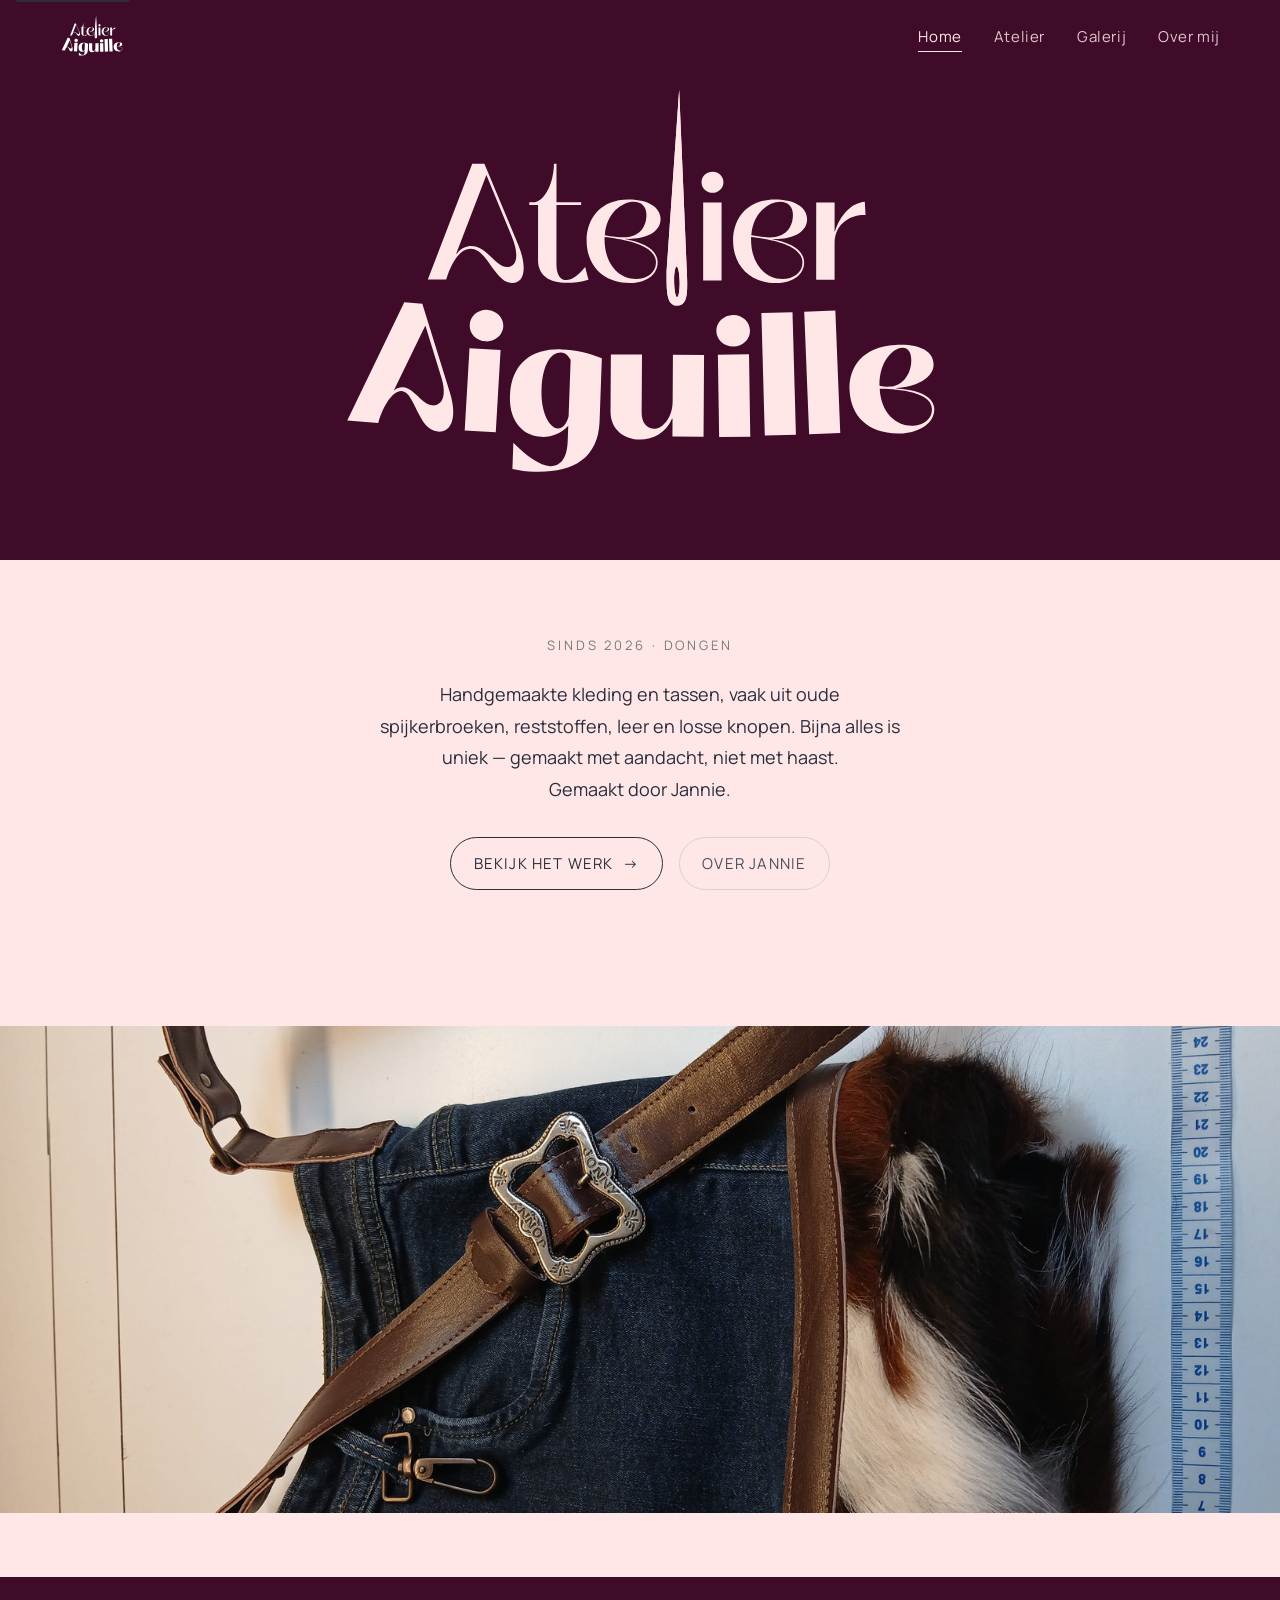
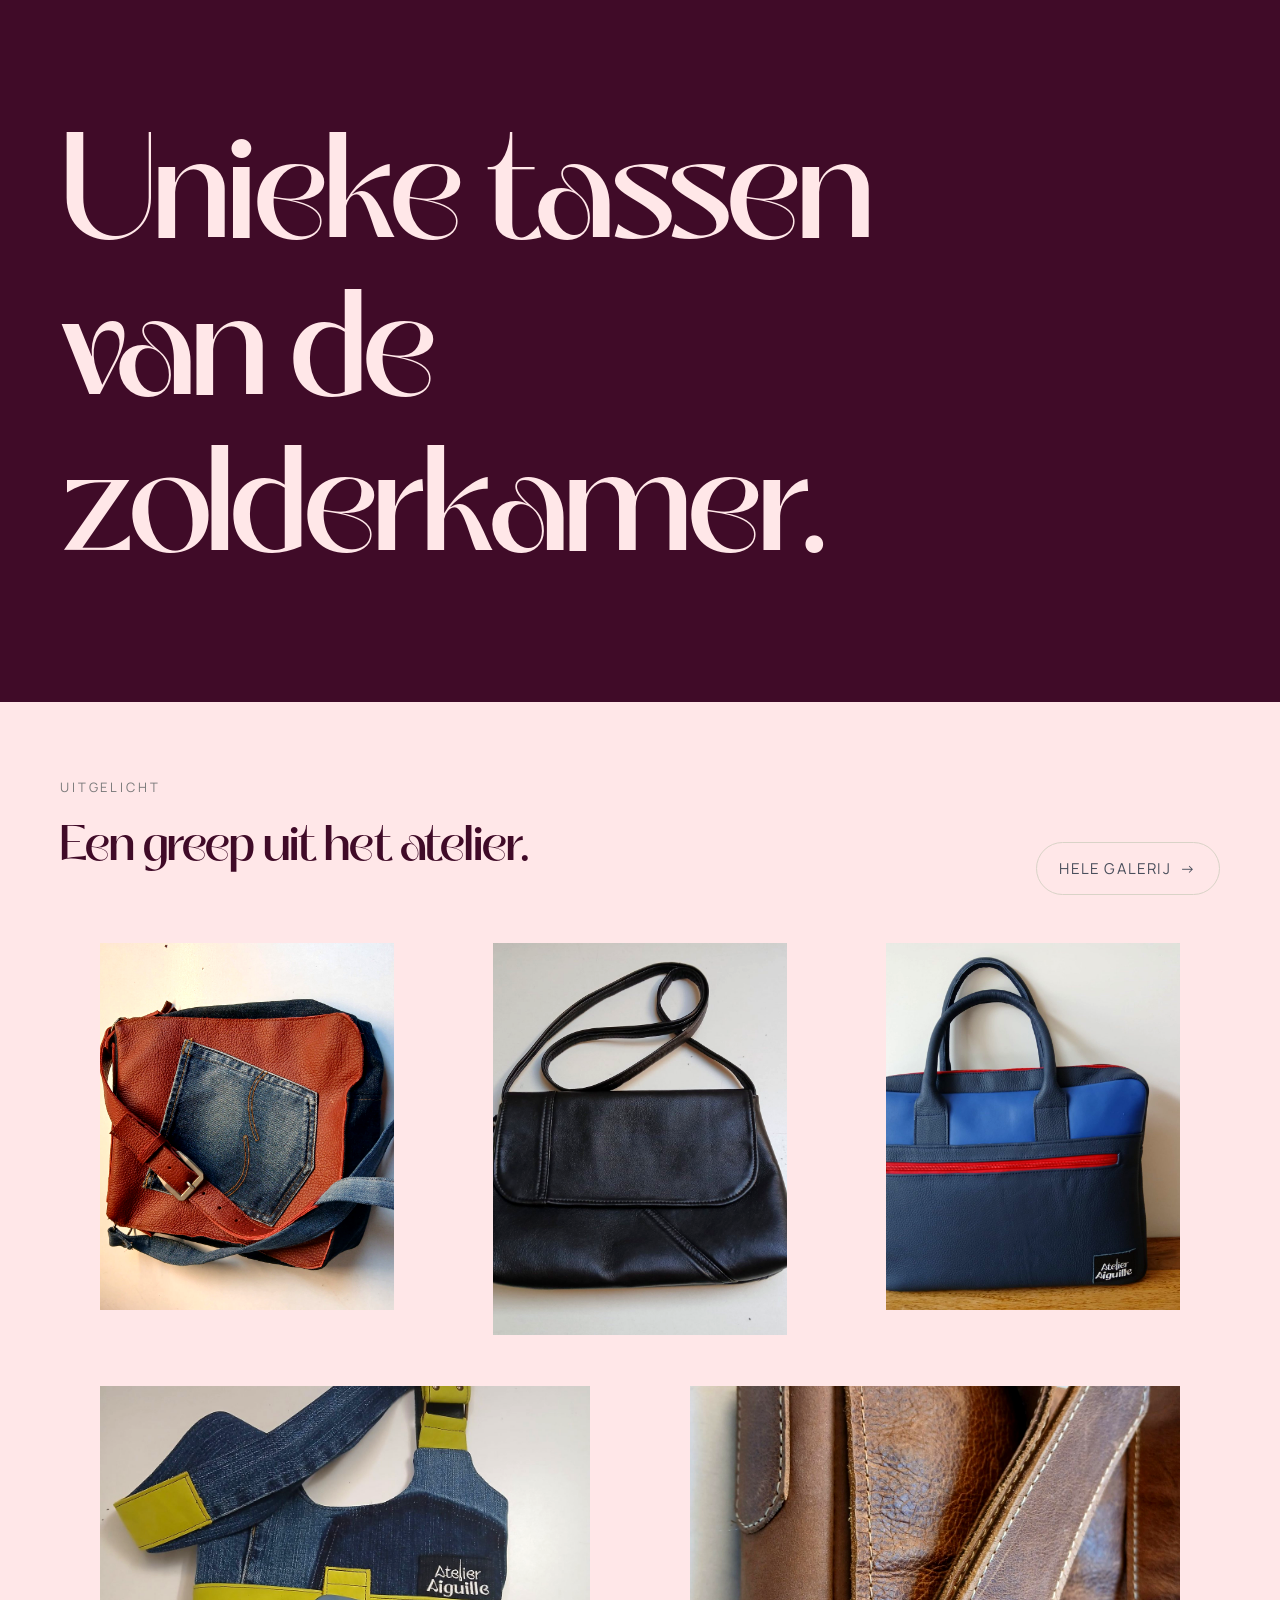
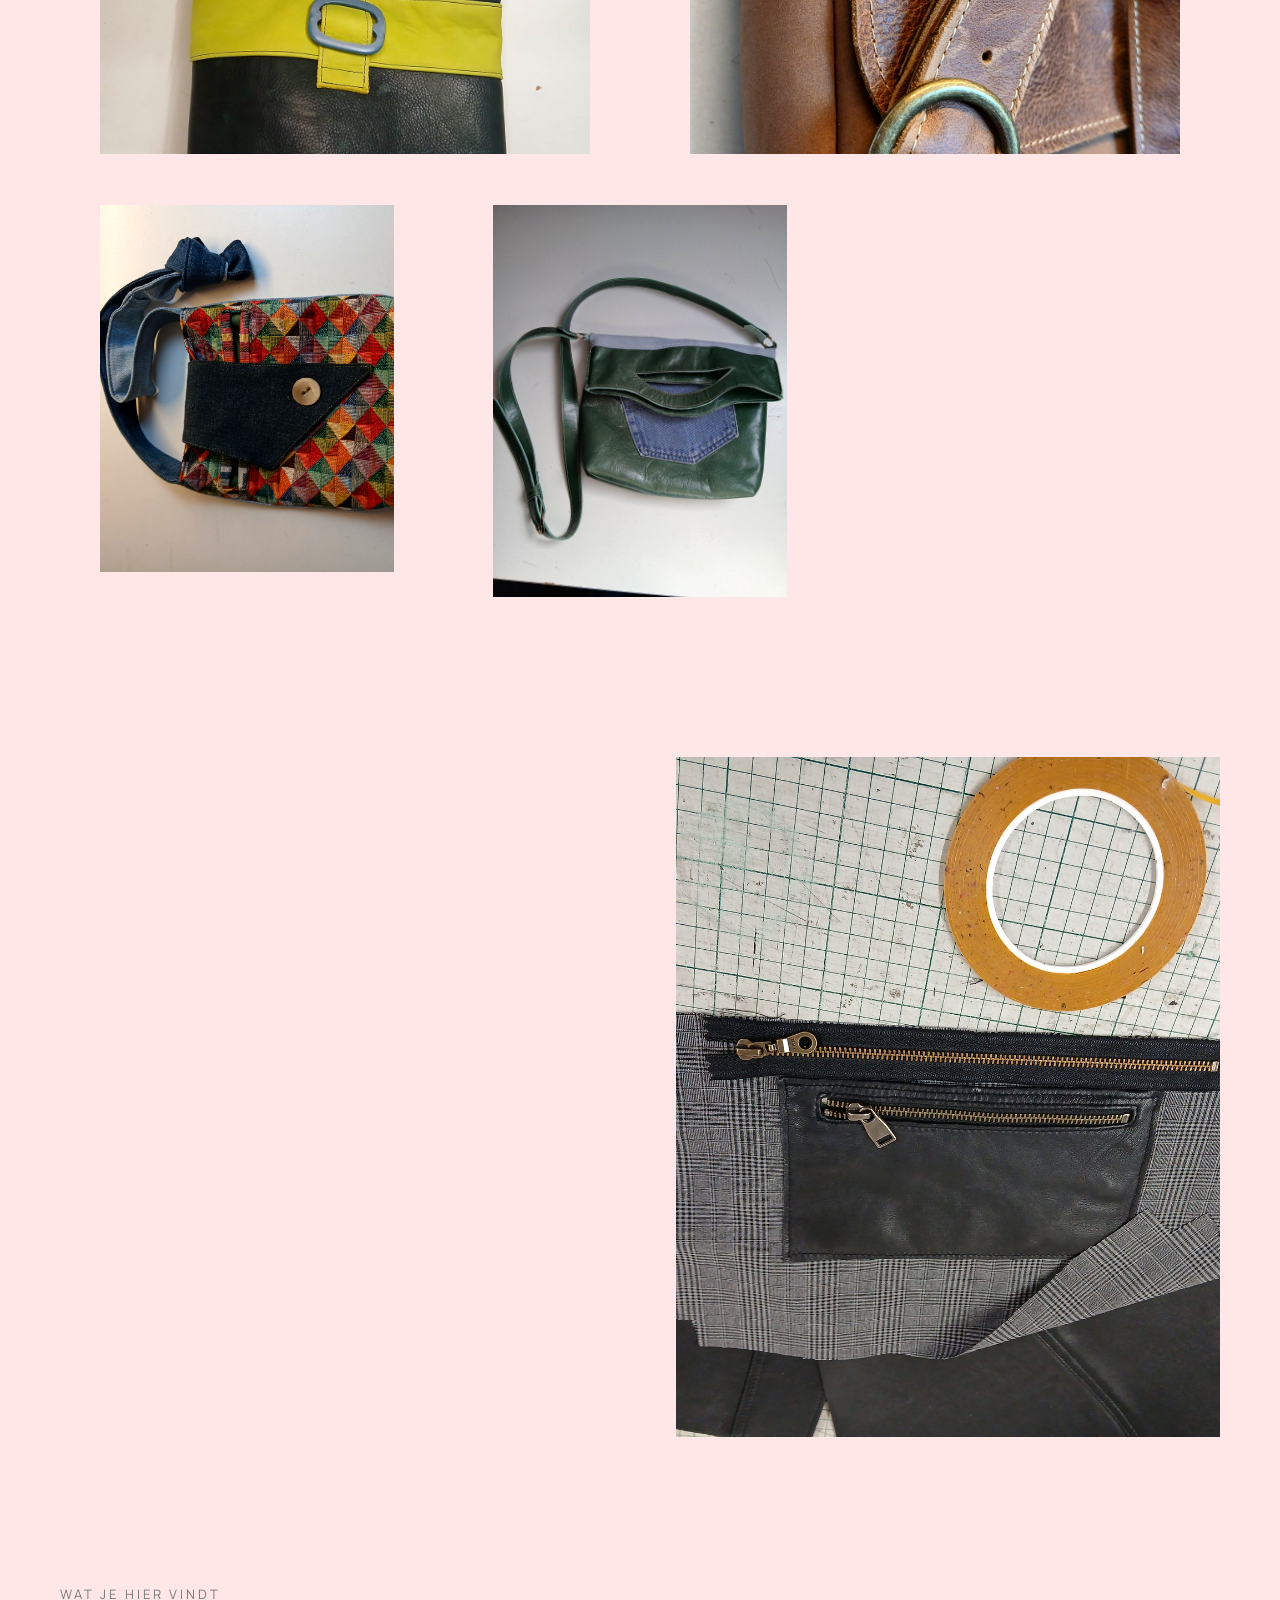
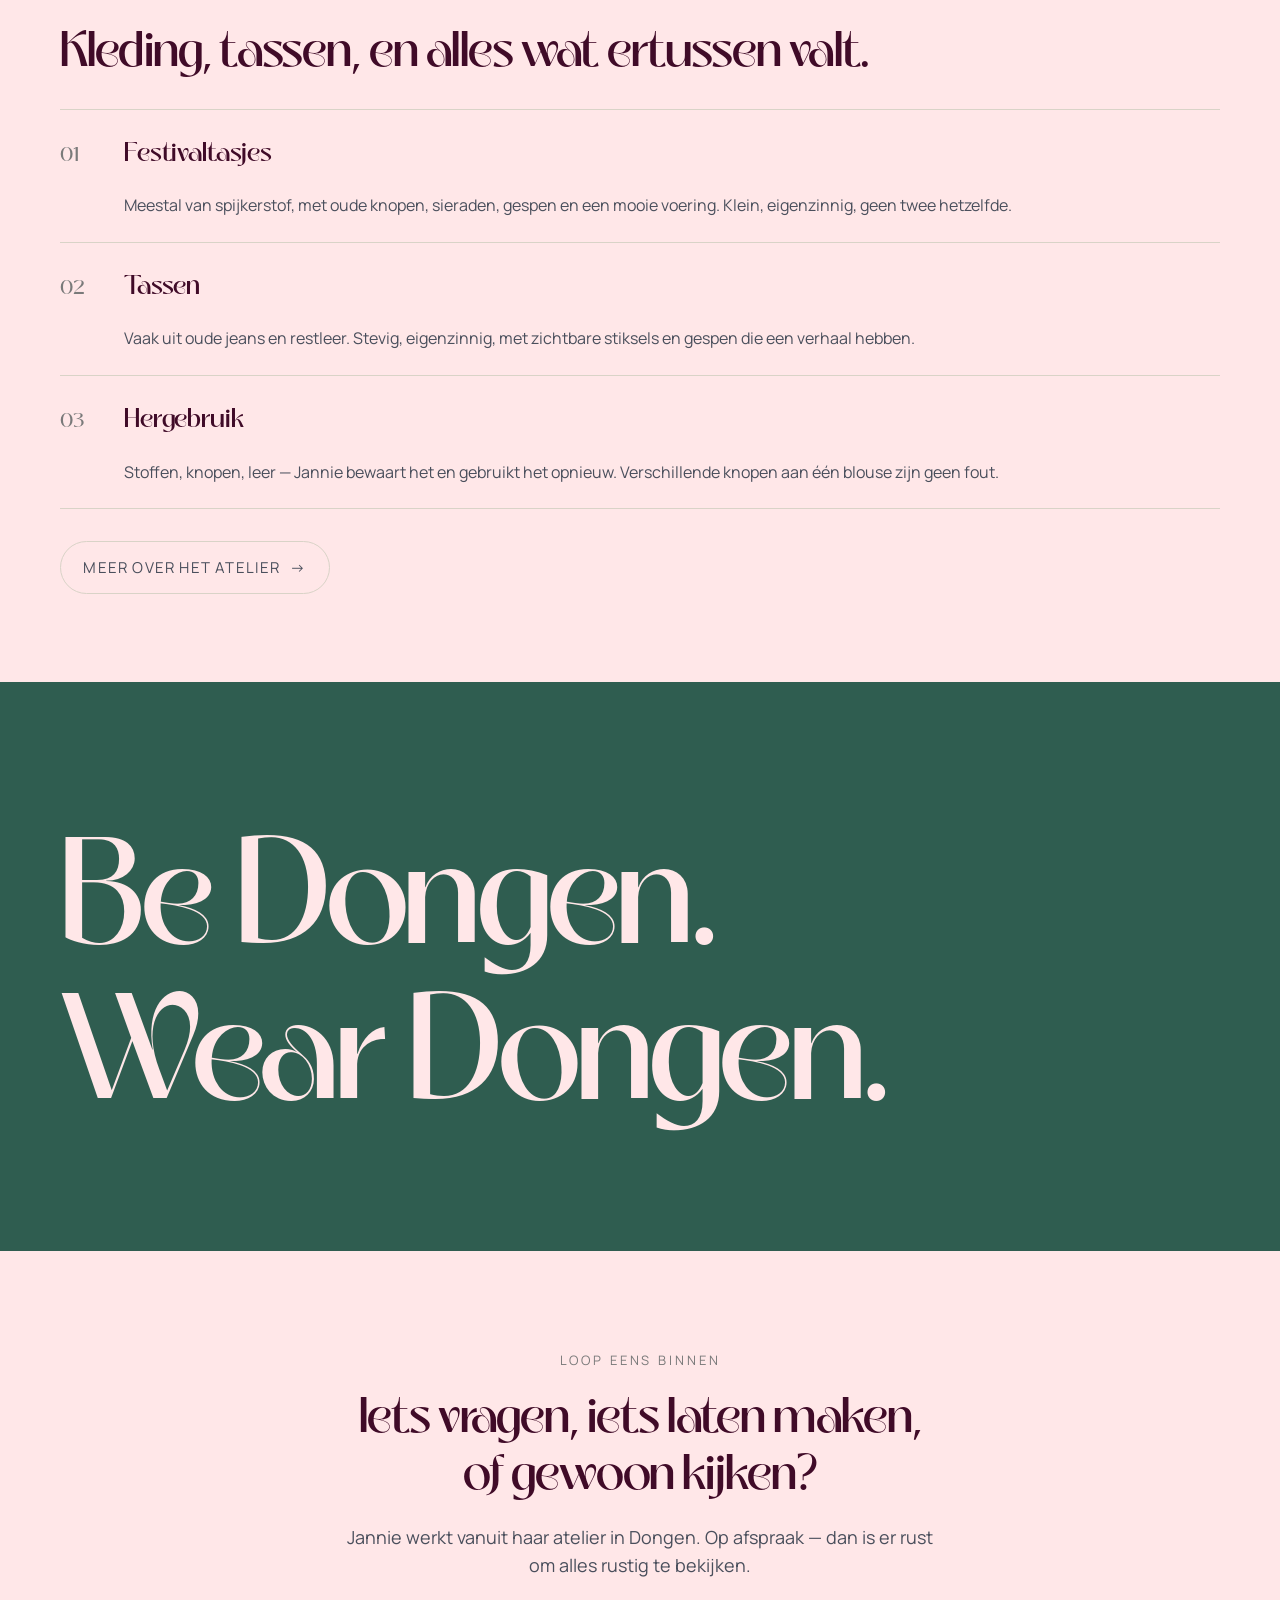
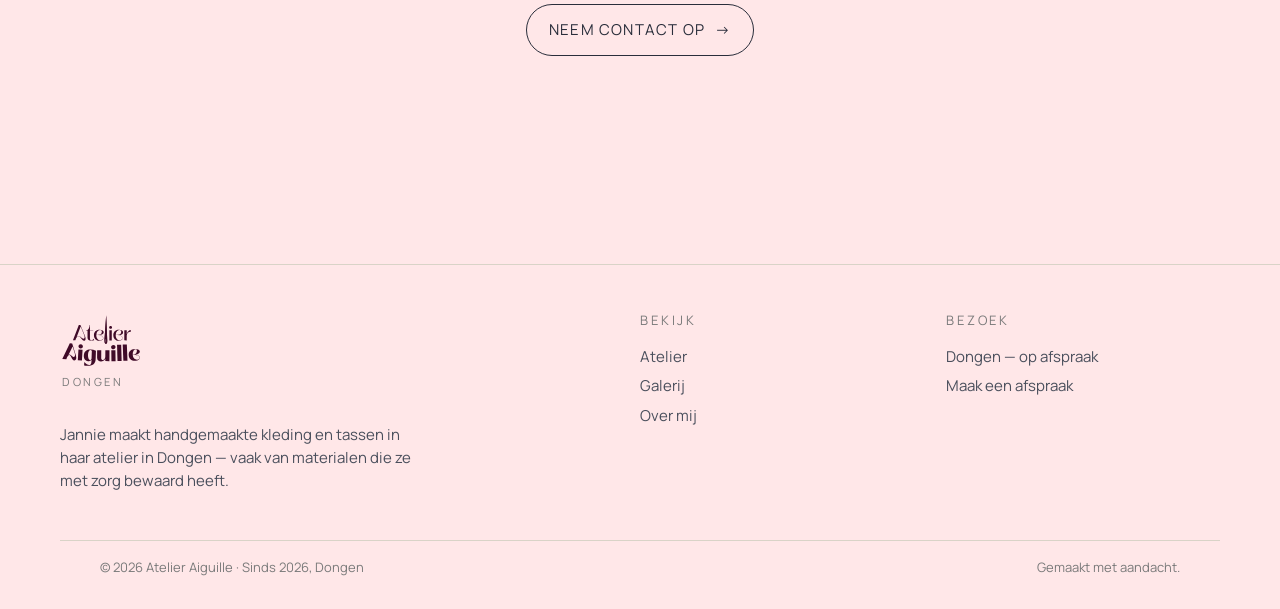
==== commit 8206848c: "Logo viewBox + groter; black sleek 180°; feature image niet dupliceren" ====
--- a/index.html
+++ b/index.html
@@ -6,7 +6,7 @@
   <title>Atelier Aiguille — handgemaakte kleding &amp; tassen uit Dongen</title>
   <meta name="description" content="Atelier Aiguille is Jannie. Handgemaakte kleding en tassen, vaak van hergebruikte materialen. Sinds 2026, Dongen." />
   <link rel="icon" type="image/svg+xml" href="assets/img/favicon.svg" />
-  <link rel="stylesheet" href="assets/css/main.css?v=2605152012" />
+  <link rel="stylesheet" href="assets/css/main.css?v=2606042200" />
   <meta name="theme-color" content="#400B28" />
 </head>
 <body class="is-home">
@@ -54,7 +54,7 @@
     </section>
 
     <figure class="feature-image" data-reveal>
-      <img src="assets/img/20260222_132508_result.jpg" alt="Messenger tas — rood leer met denim zak" loading="lazy" />
+      <img src="assets/img/20260222_123639_result.jpg" alt="Denim tas met bruin leer en bonte koeienhuid" loading="lazy" />
     </figure>
 
     <section class="inverse">
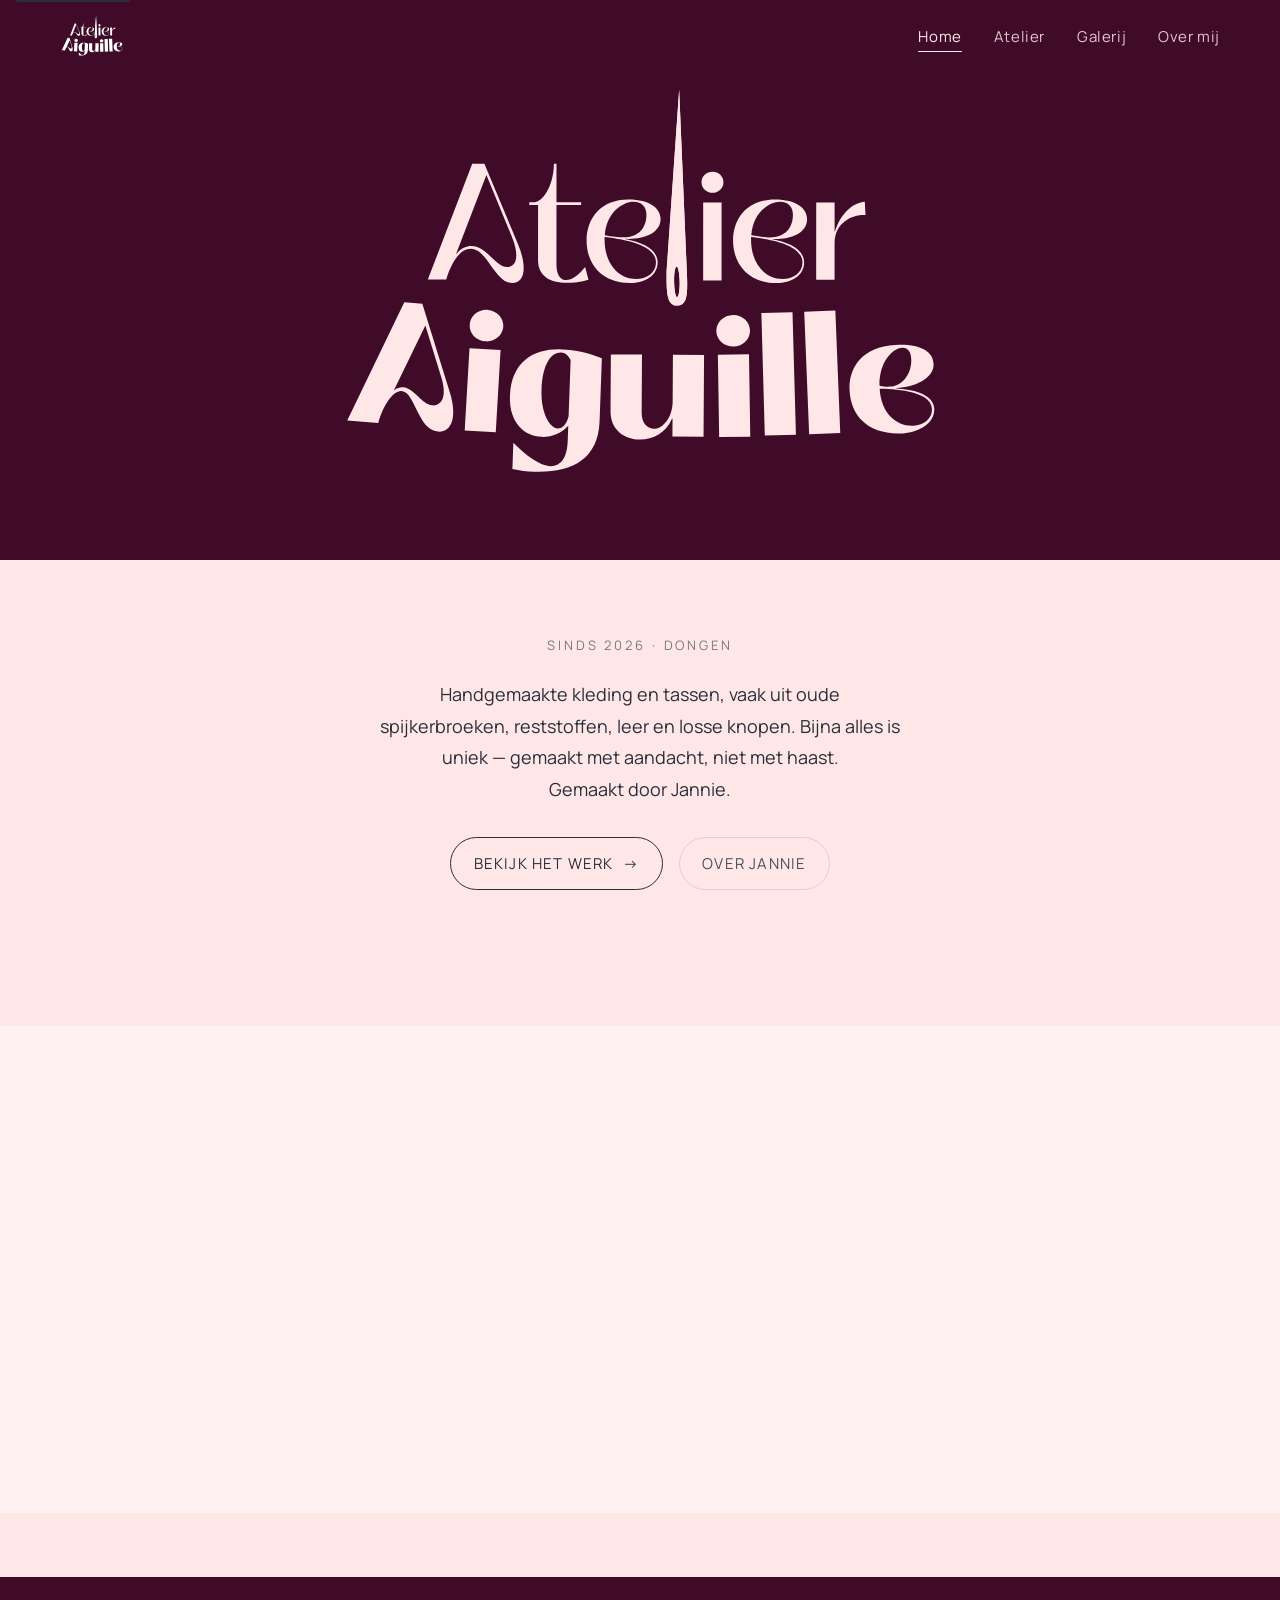
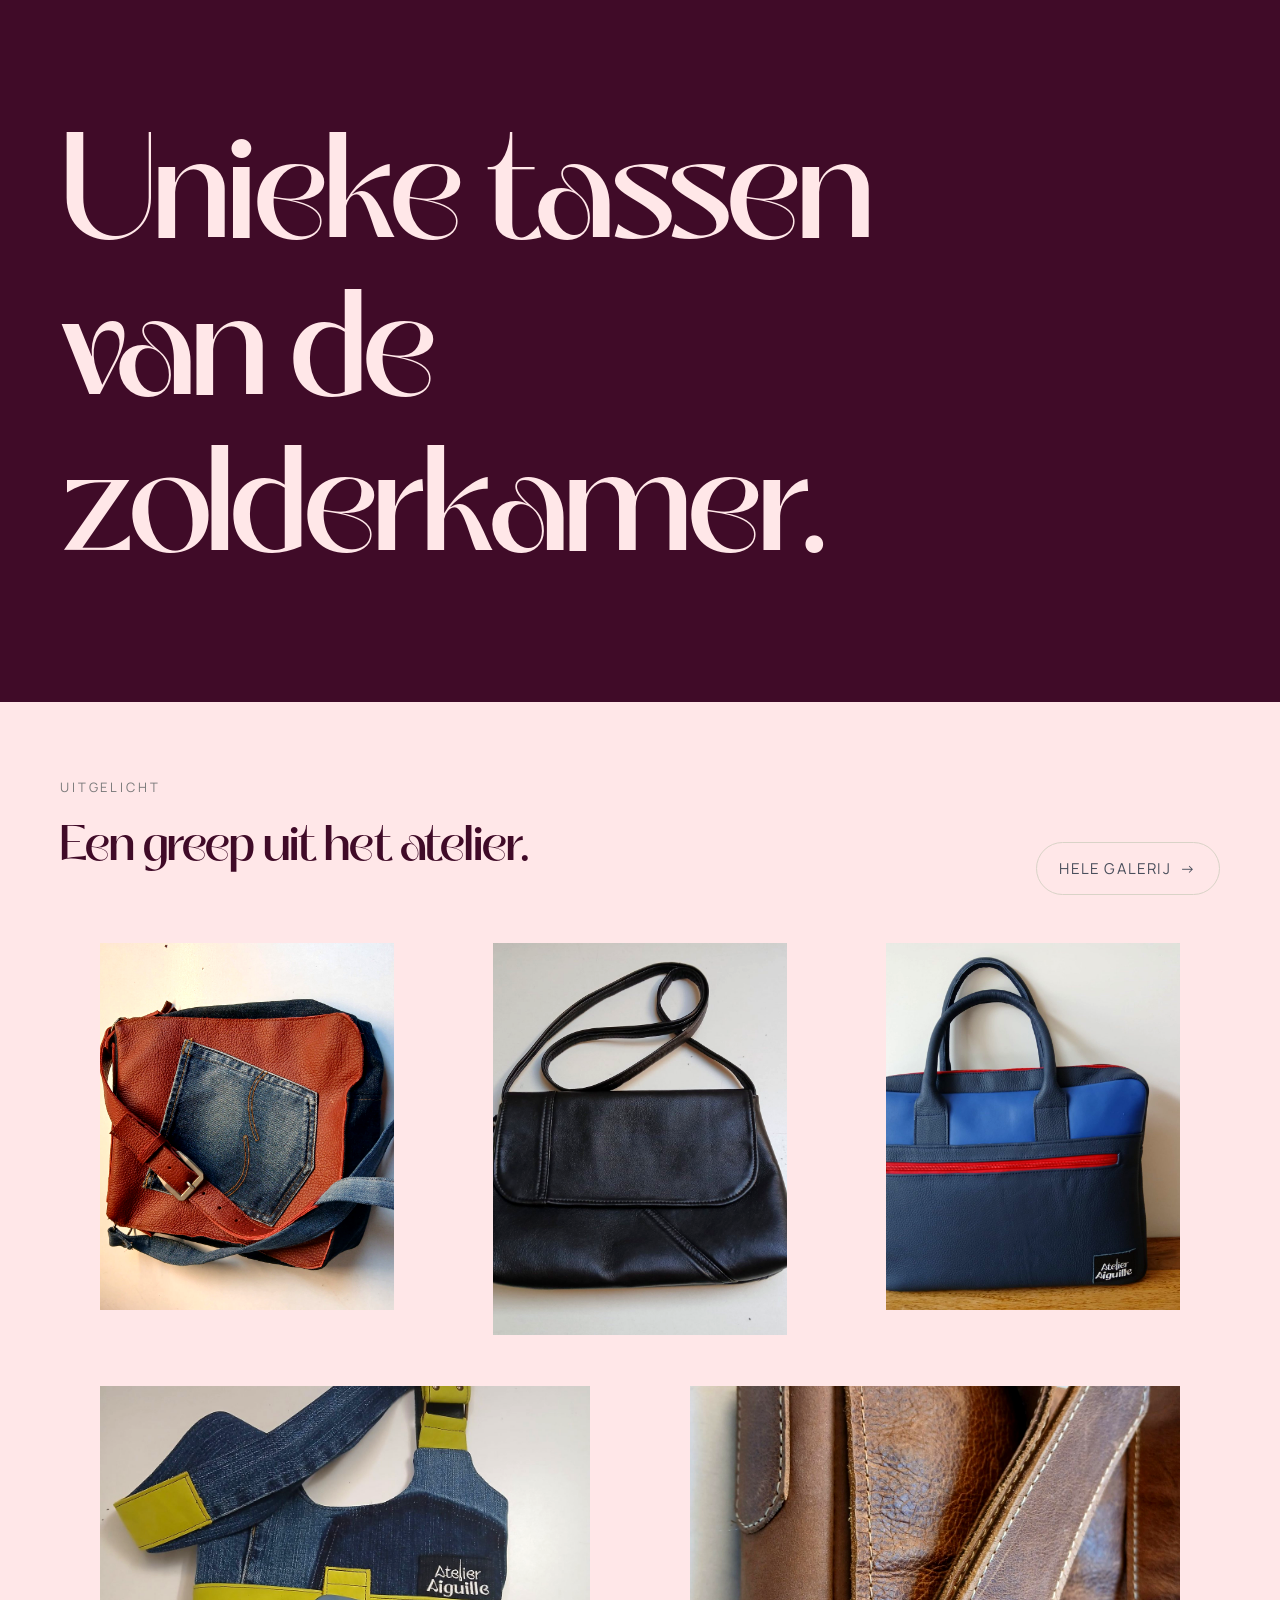
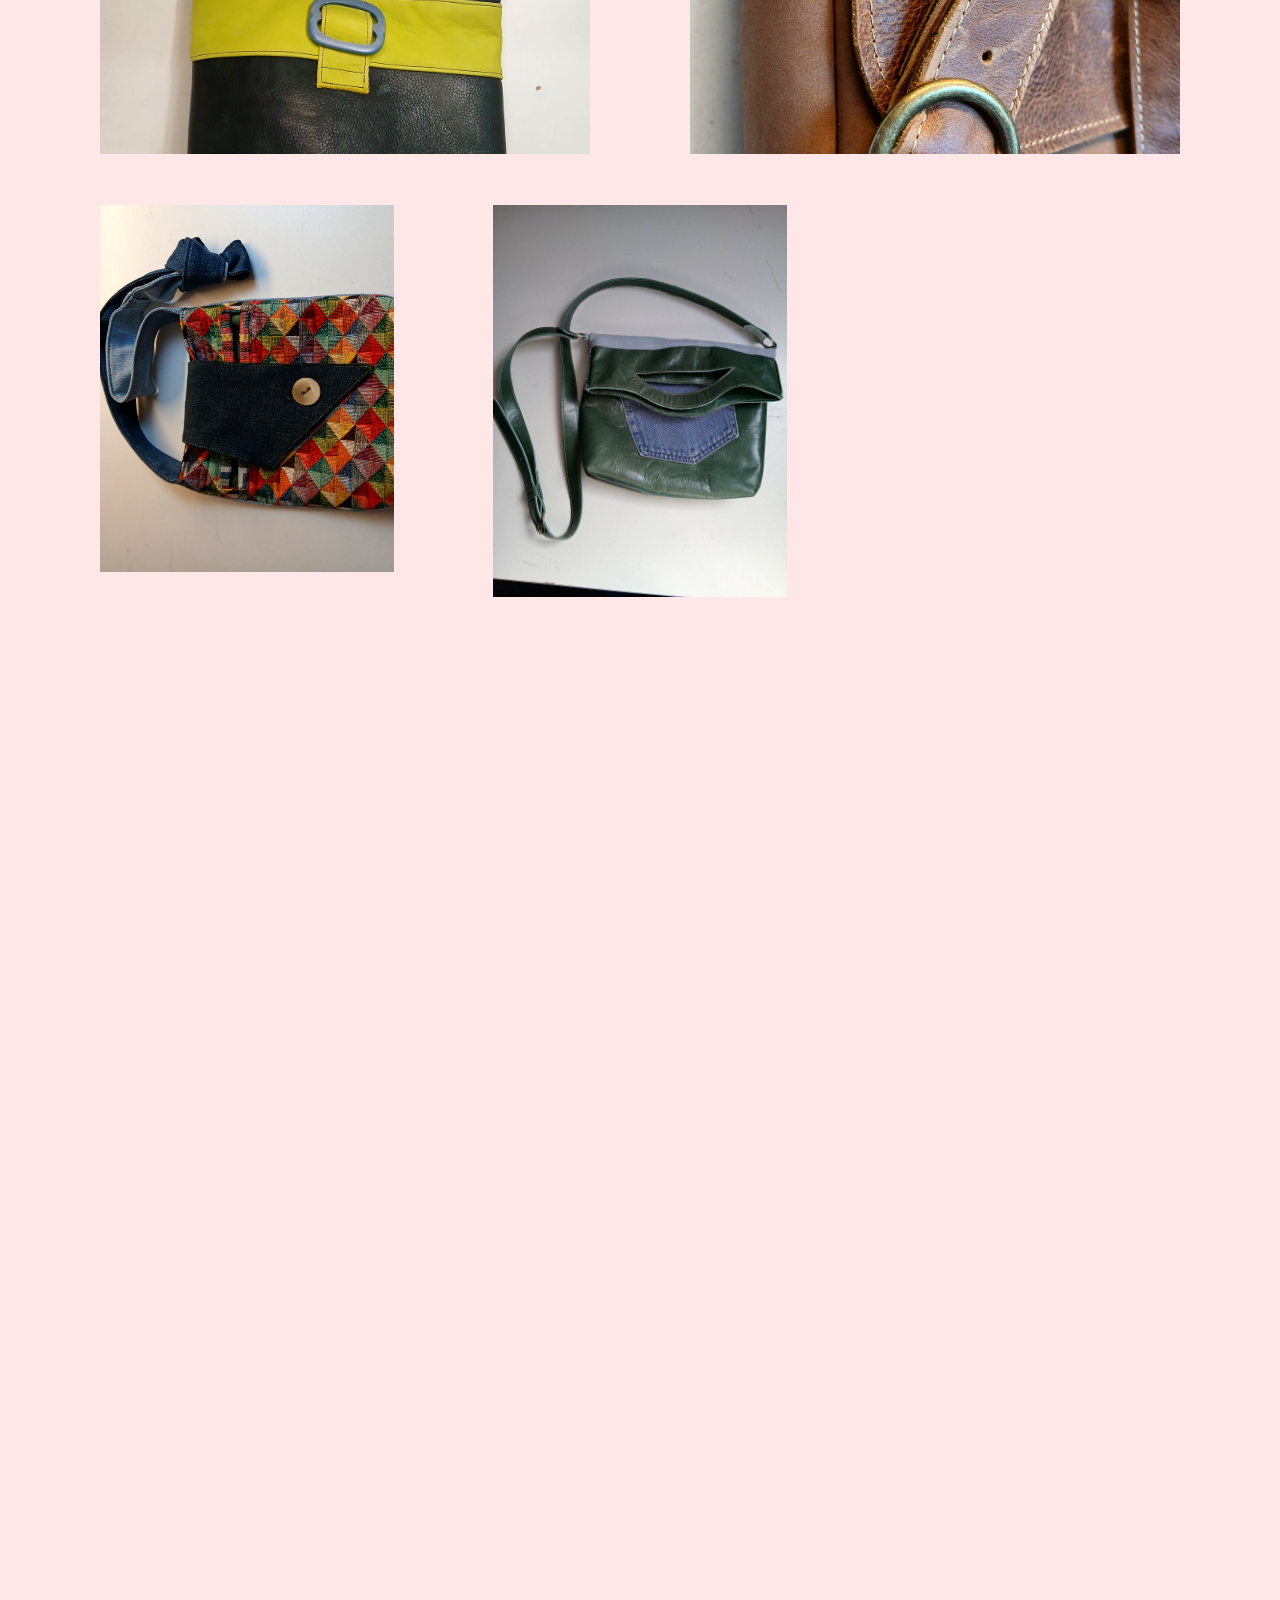
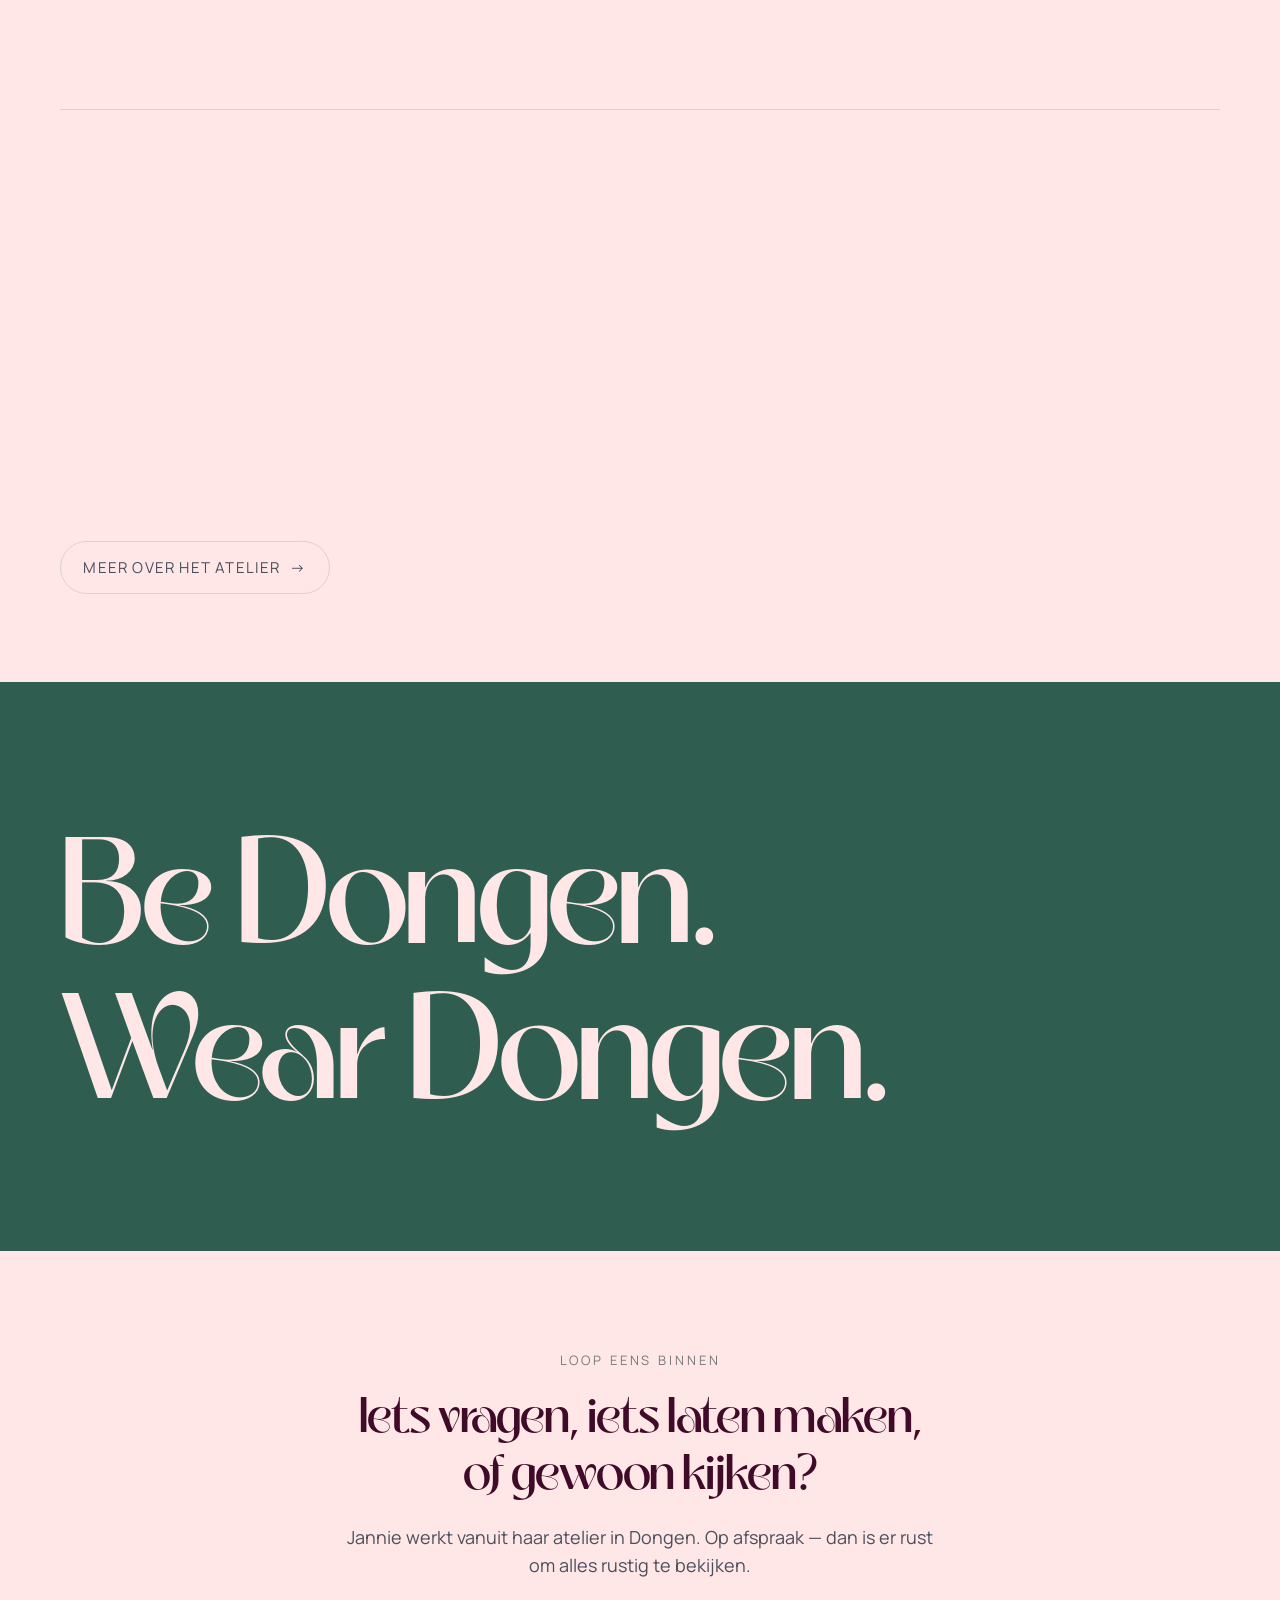
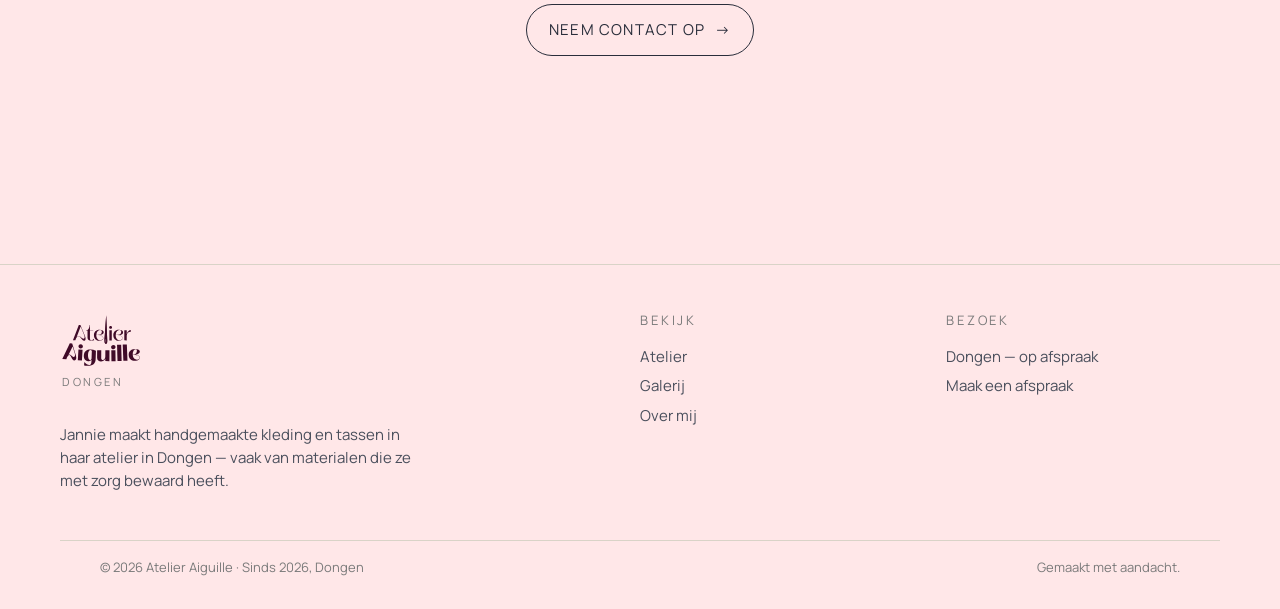
==== commit ee7d33c1: "Feature image: slideshow van 6 foto's met crossfade en Ken Burns zoom" ====
--- a/index.html
+++ b/index.html
@@ -53,8 +53,13 @@
       </div>
     </section>
 
-    <figure class="feature-image" data-reveal>
-      <img src="assets/img/20260222_123639_result.jpg" alt="Denim tas met bruin leer en bonte koeienhuid" loading="lazy" />
+    <figure class="feature-image feature-image--slideshow" data-reveal>
+      <img src="assets/img/20260222_123639_result.jpg" alt="Denim tas met bruin leer en bonte koeienhuid" />
+      <img src="assets/img/20260222_132508_result.jpg" alt="Messenger tas in rood leer met denim zak" loading="lazy" />
+      <img src="assets/img/20260304_101337_result.jpg" alt="Strakke zwarte leren tas" loading="lazy" />
+      <img src="assets/img/20260222_123456_result.jpg" alt="Messenger tas in rood, bordeaux en zwart leer" loading="lazy" />
+      <img src="assets/img/20260515_163529_result.jpg" alt="Groene leren tas met denim accent" loading="lazy" />
+      <img src="assets/img/20260328_141218_result.jpg" alt="Bruine leren gesp met messing ring" loading="lazy" />
     </figure>
 
     <section class="inverse">
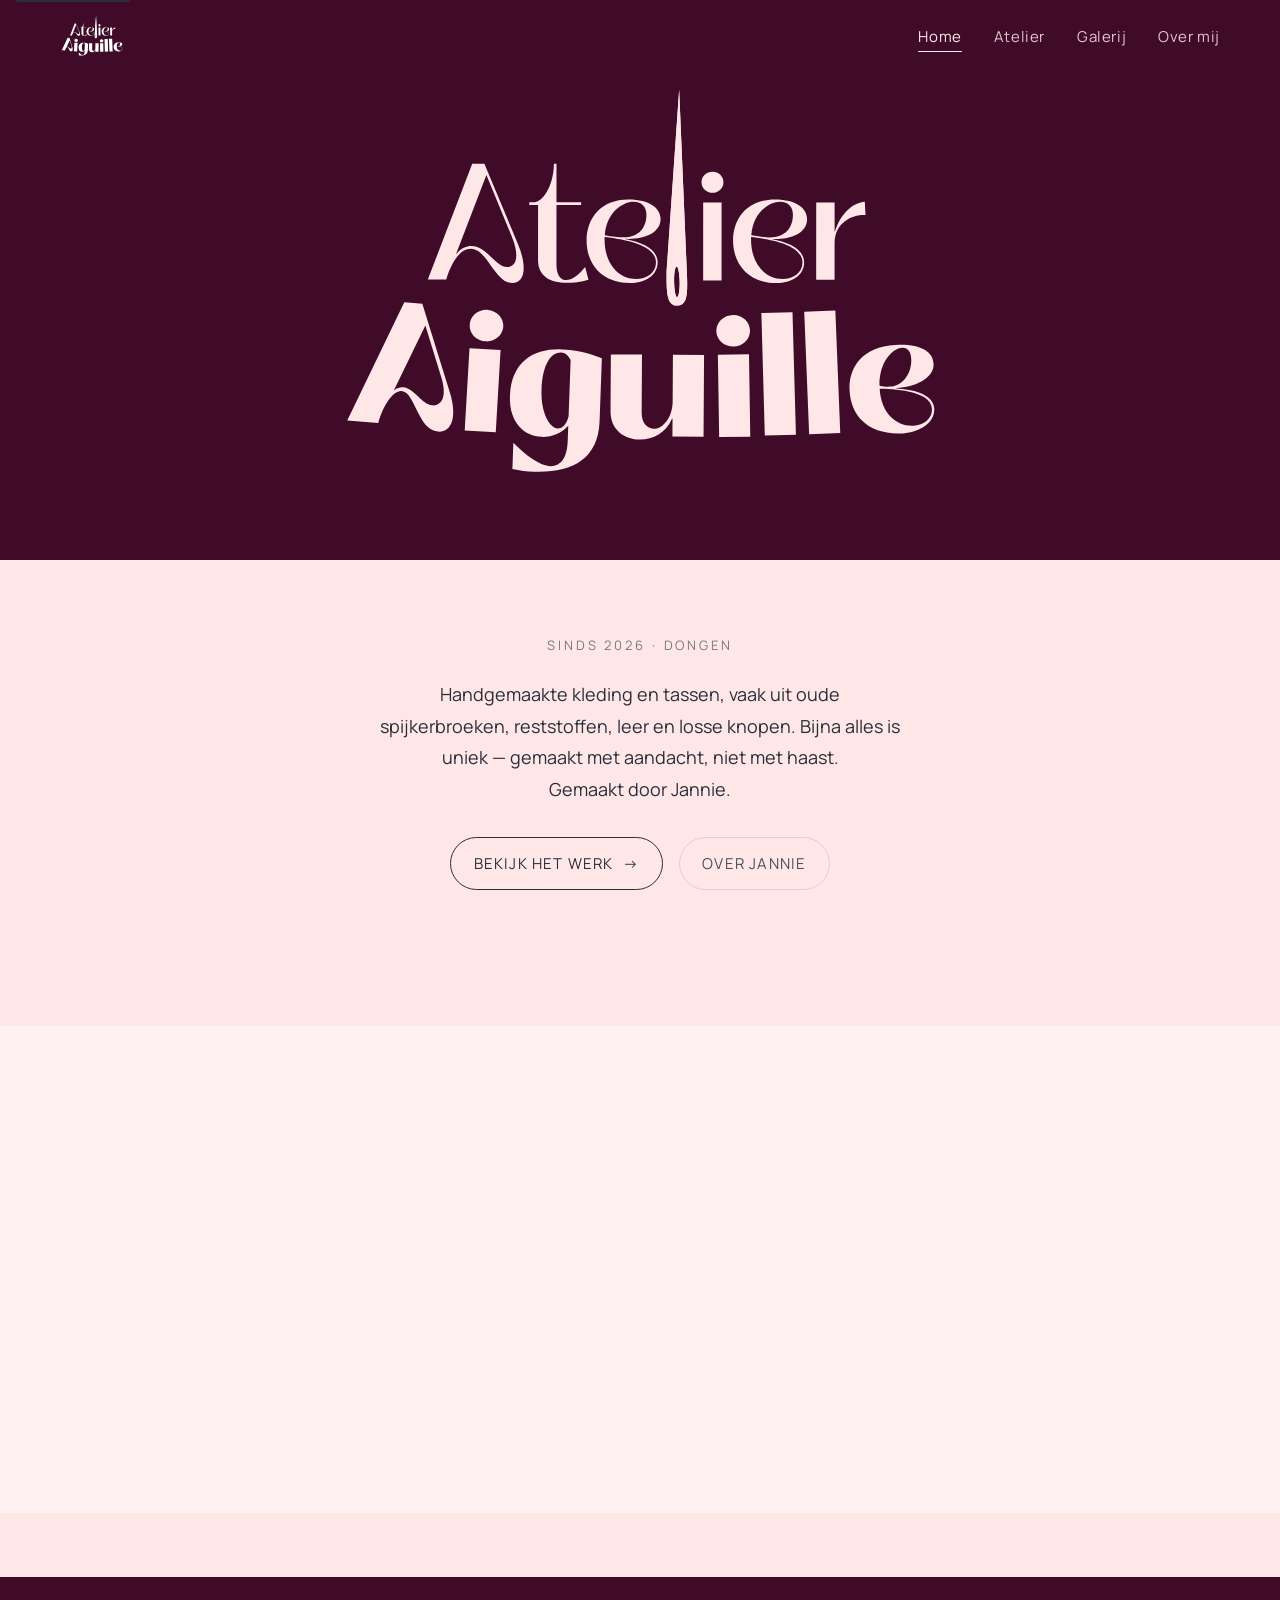
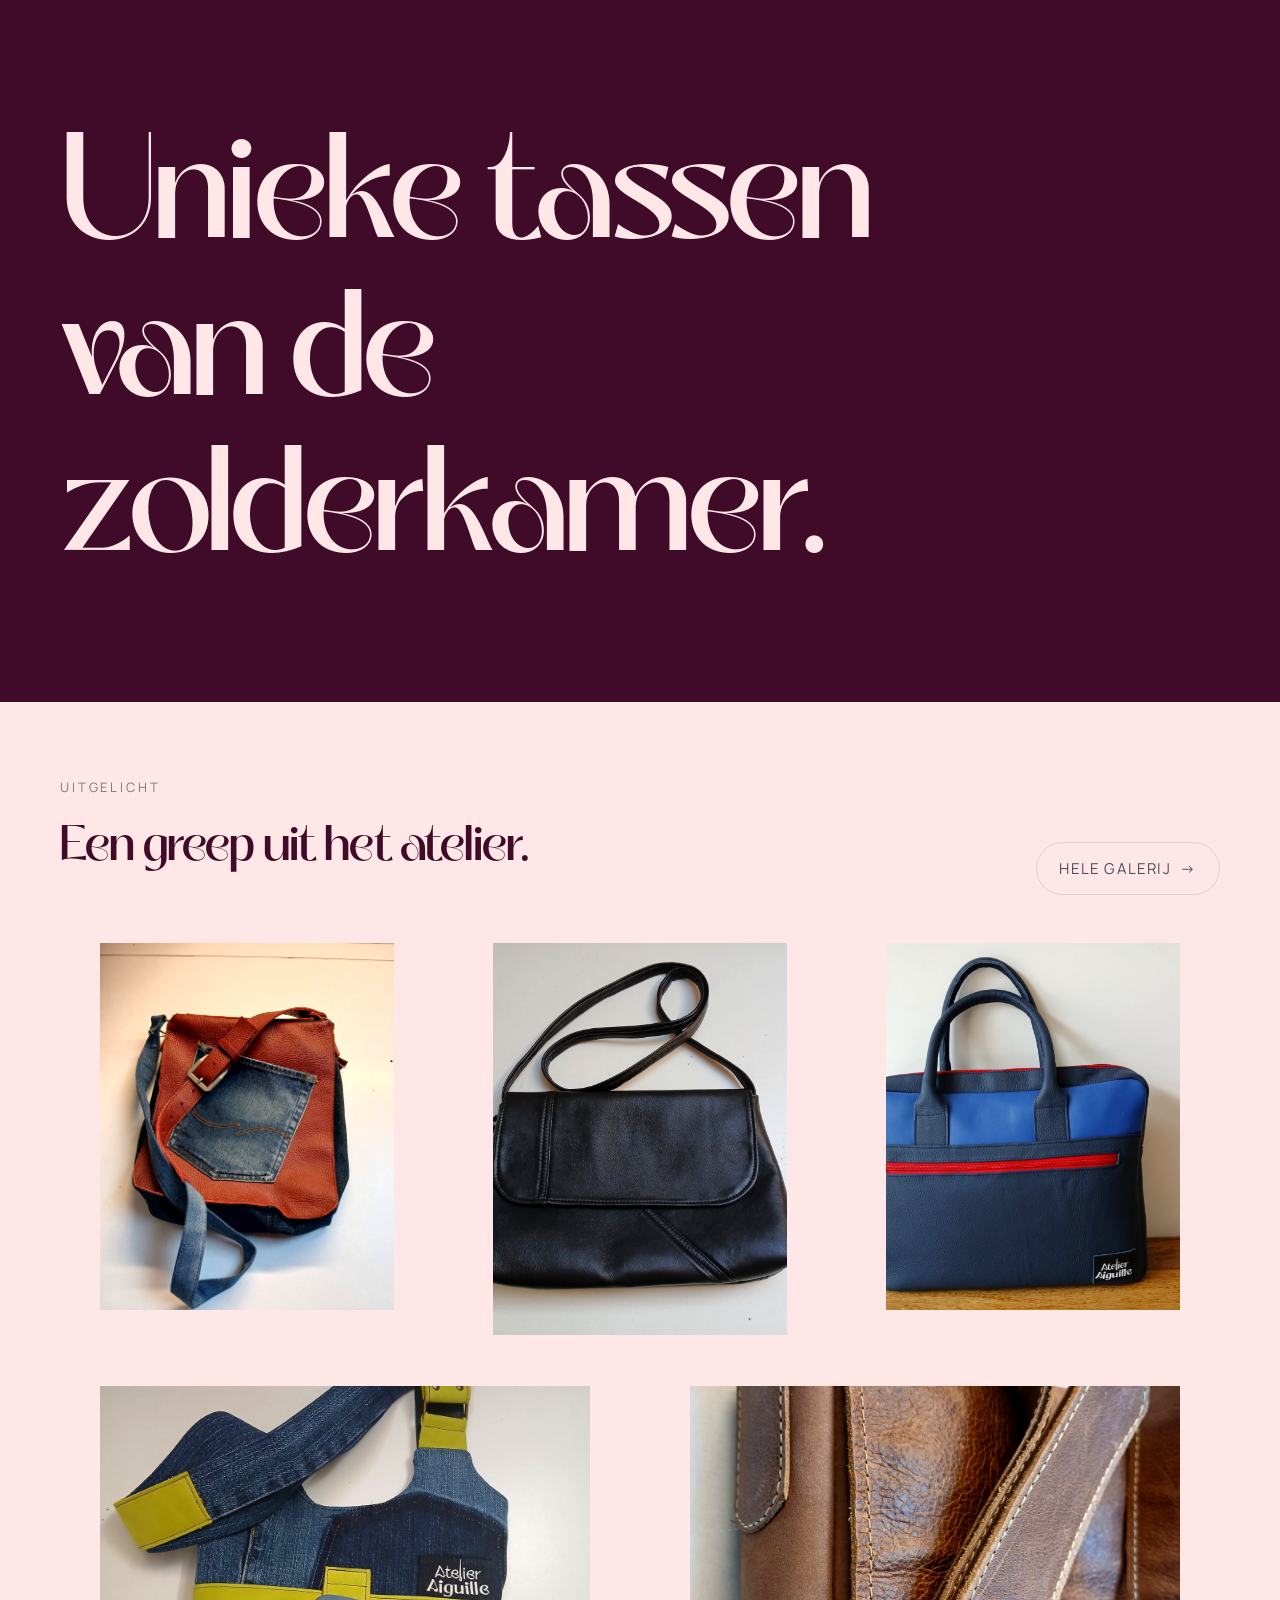
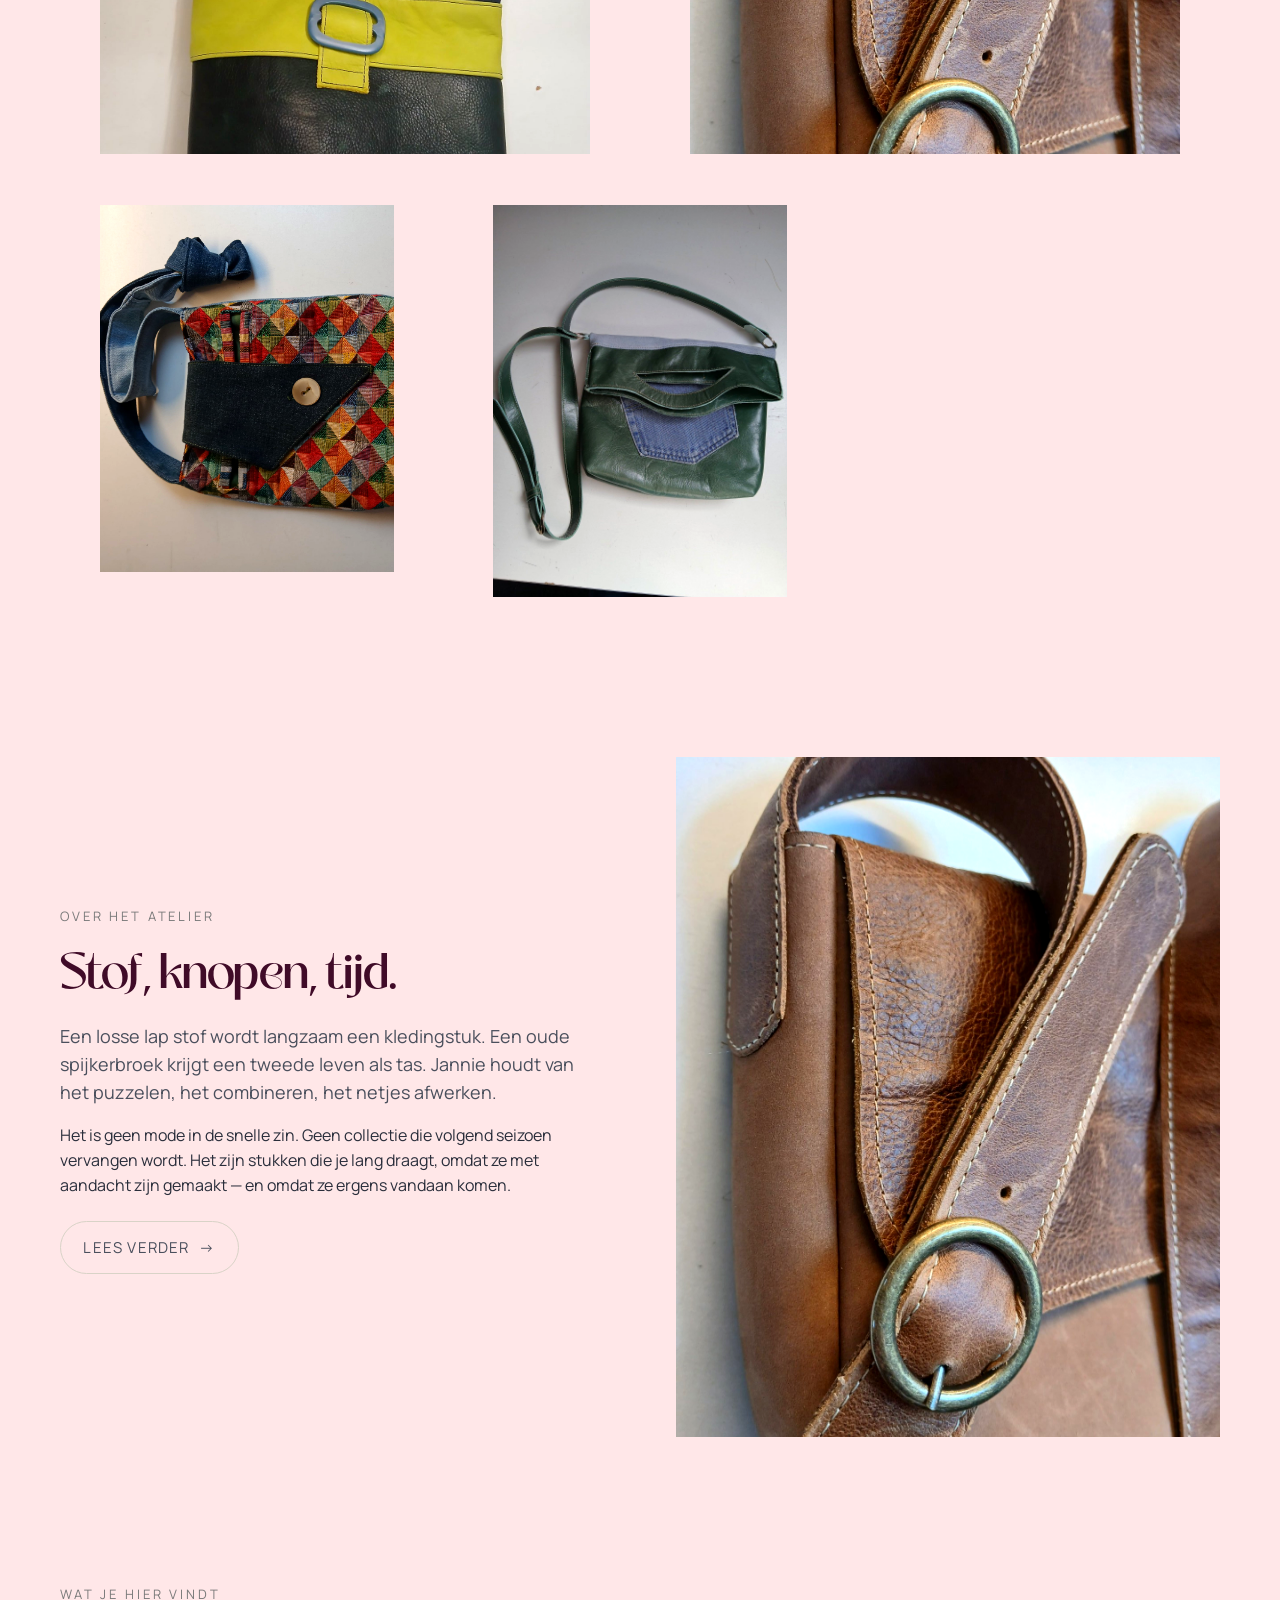
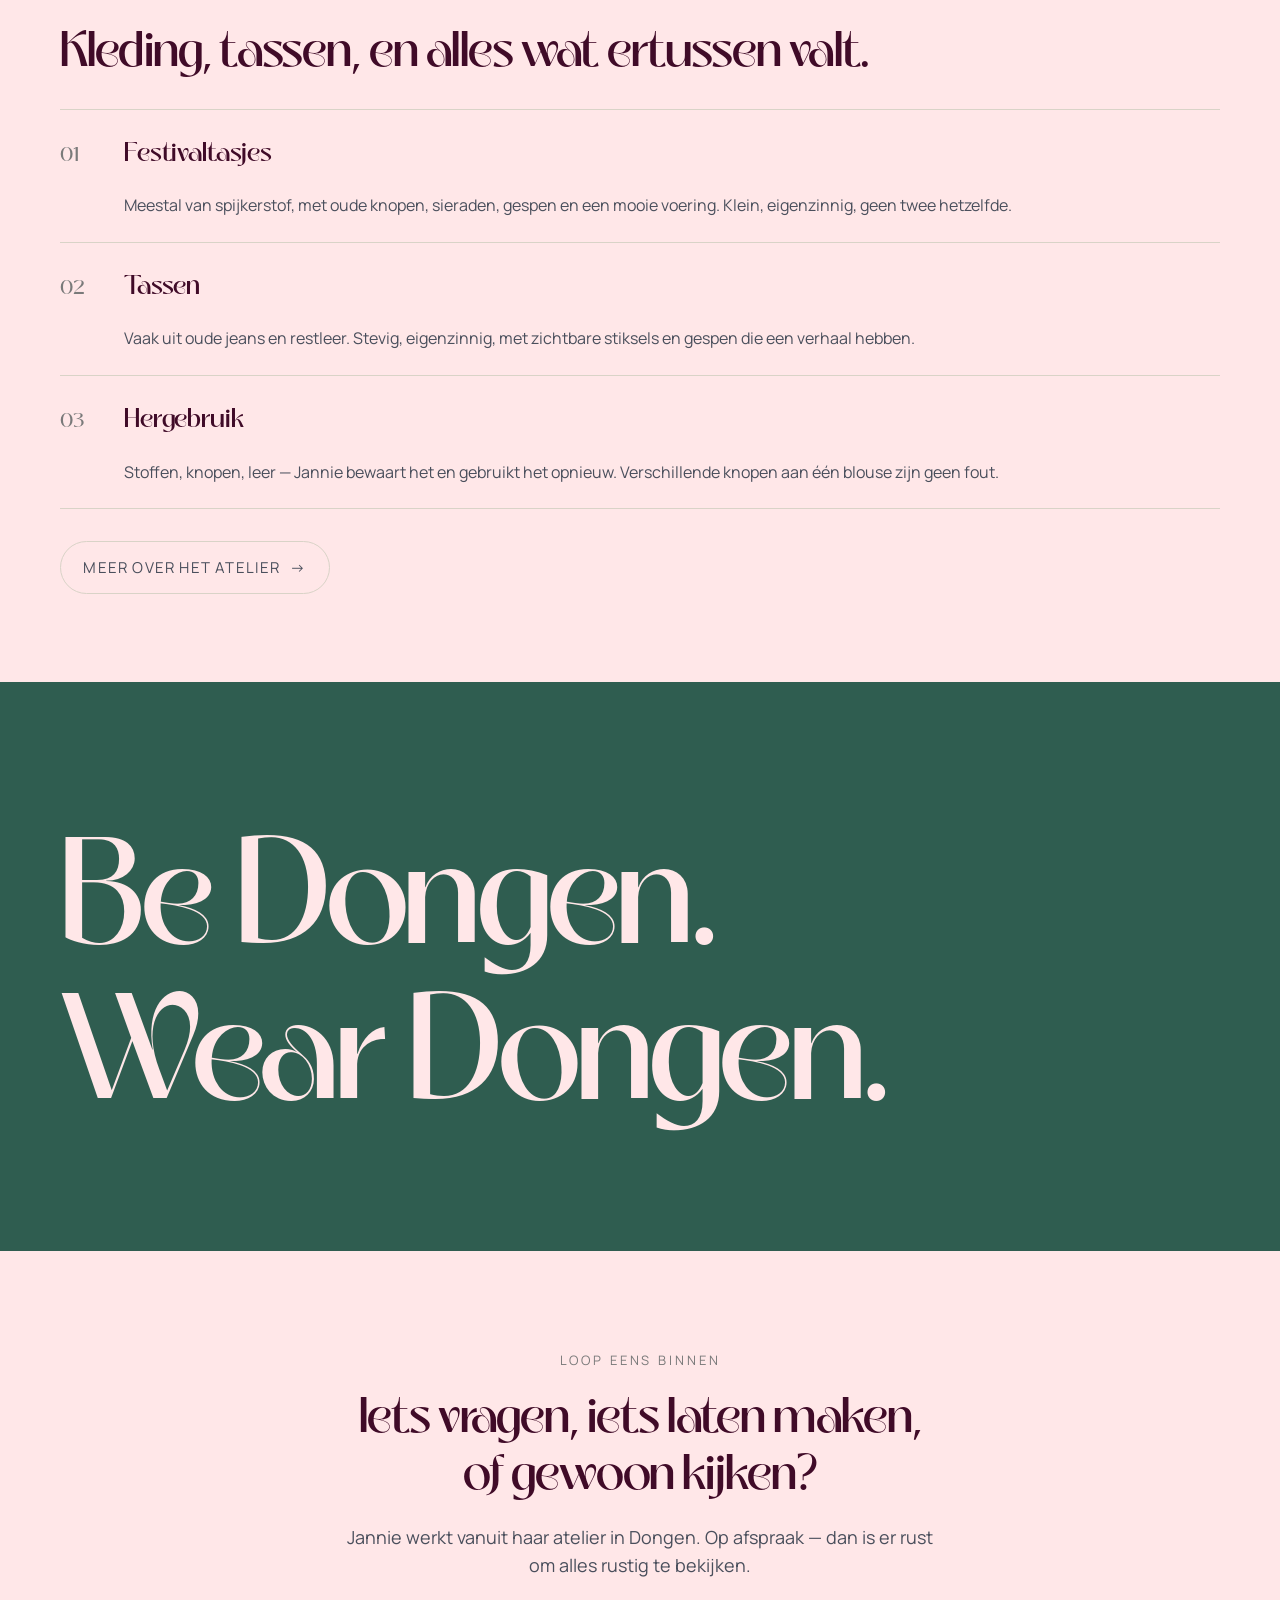
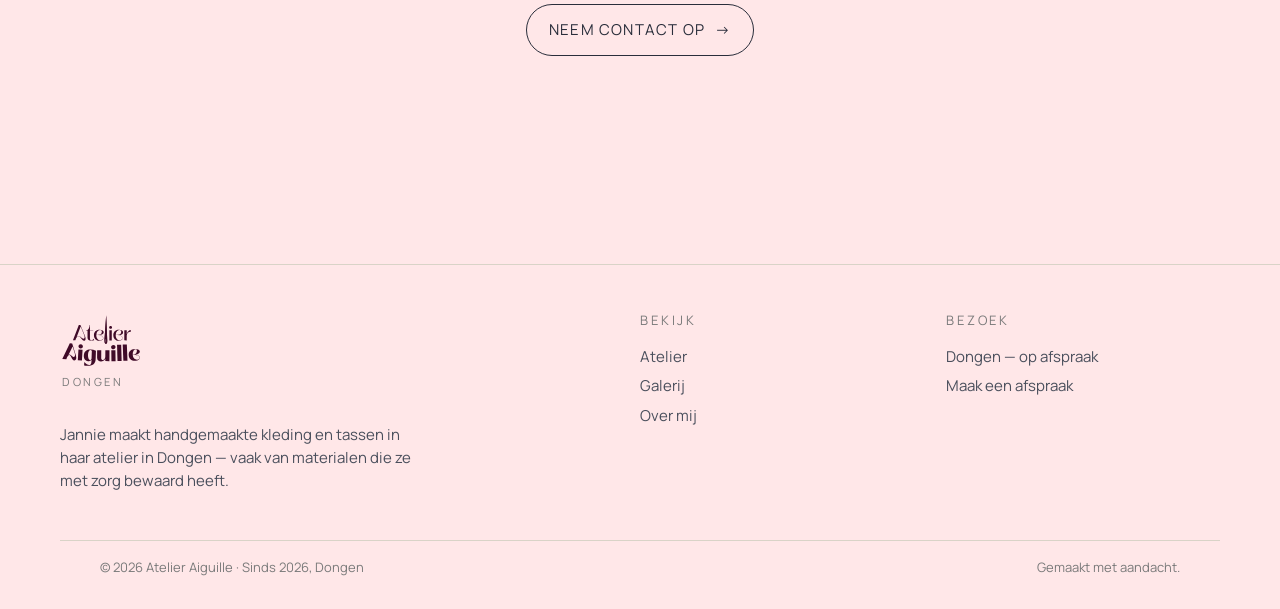
==== commit 6fd0ba97: "Rommelige snijmat foto verwijderd uit home + galerij" ====
--- a/index.html
+++ b/index.html
@@ -109,7 +109,7 @@
           </p>
         </div>
         <div class="split__media" data-reveal>
-          <img src="assets/img/20260218_122726_result.jpg" alt="Werk in uitvoering — denim en leer op de snijmat" loading="lazy" />
+          <img src="assets/img/20260328_141218_result.jpg" alt="Detail — bruine leren gesp met messing ring" loading="lazy" />
         </div>
       </div>
     </section>
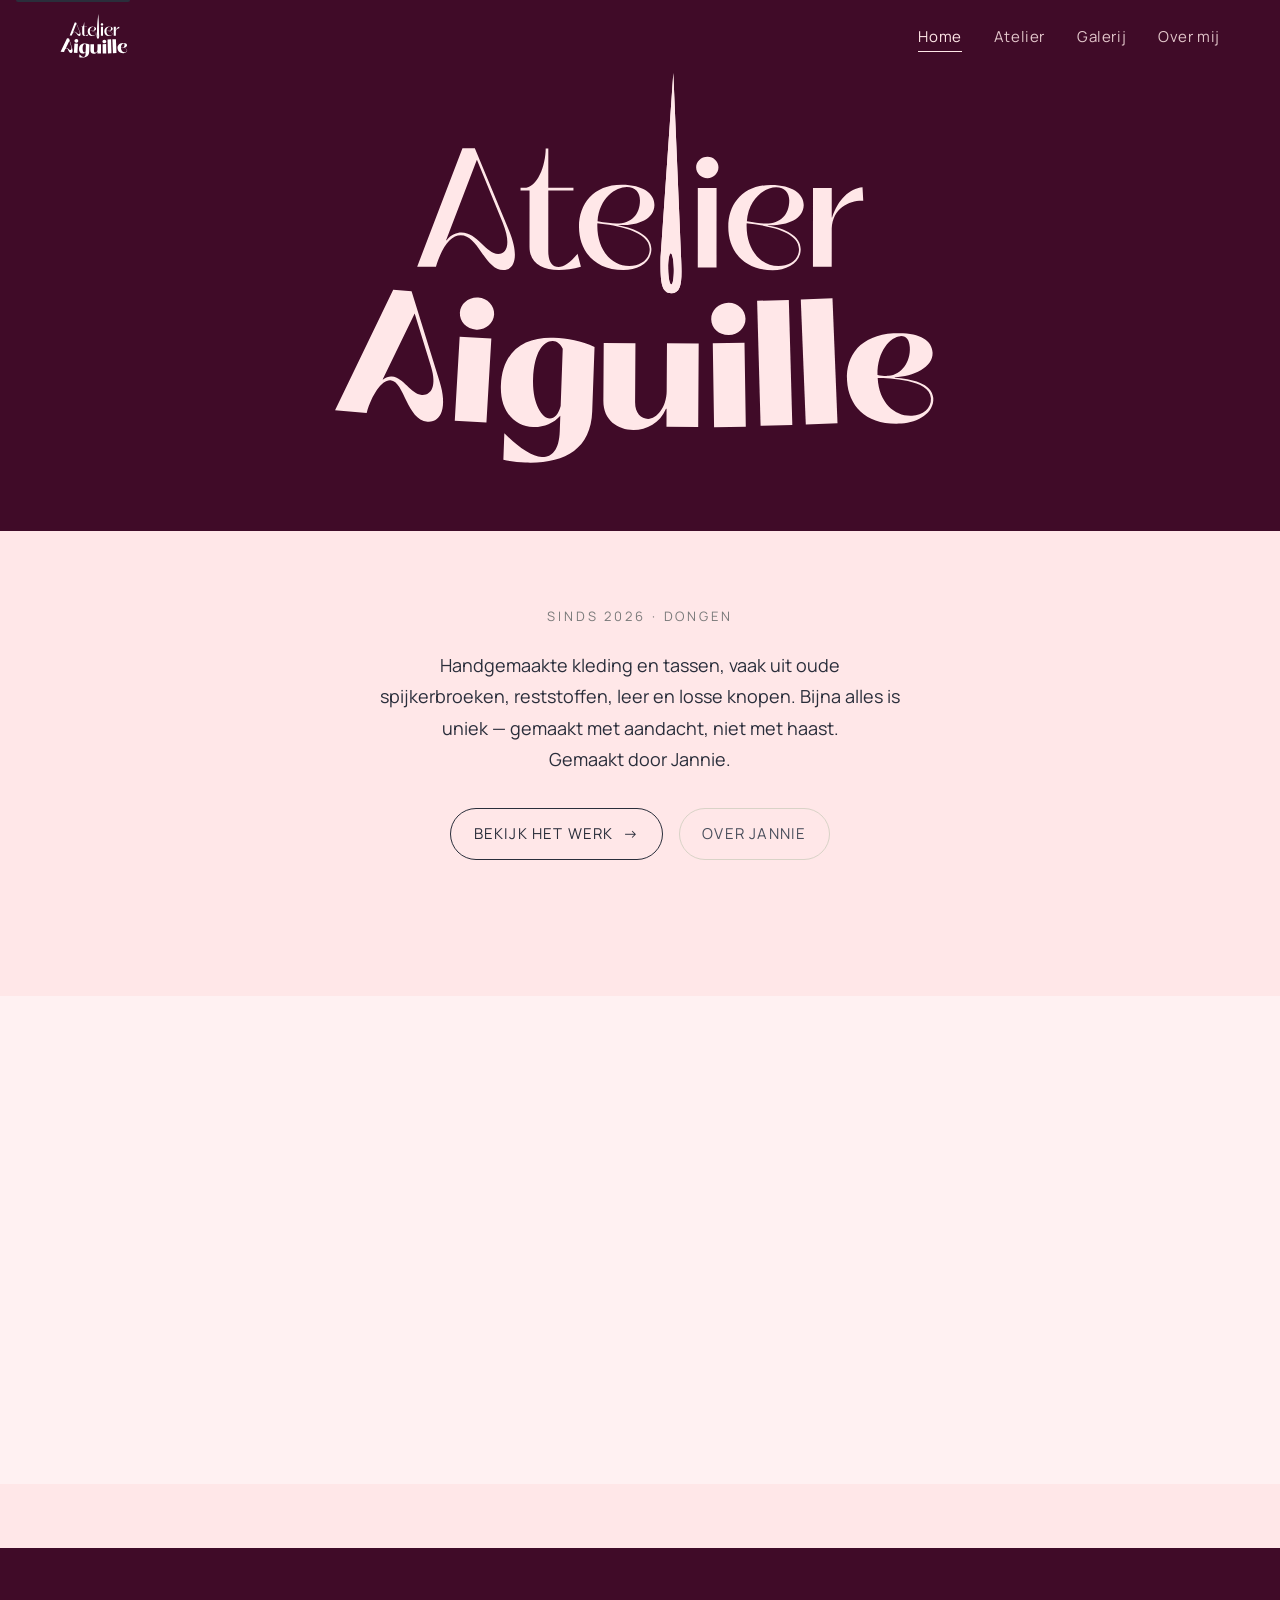
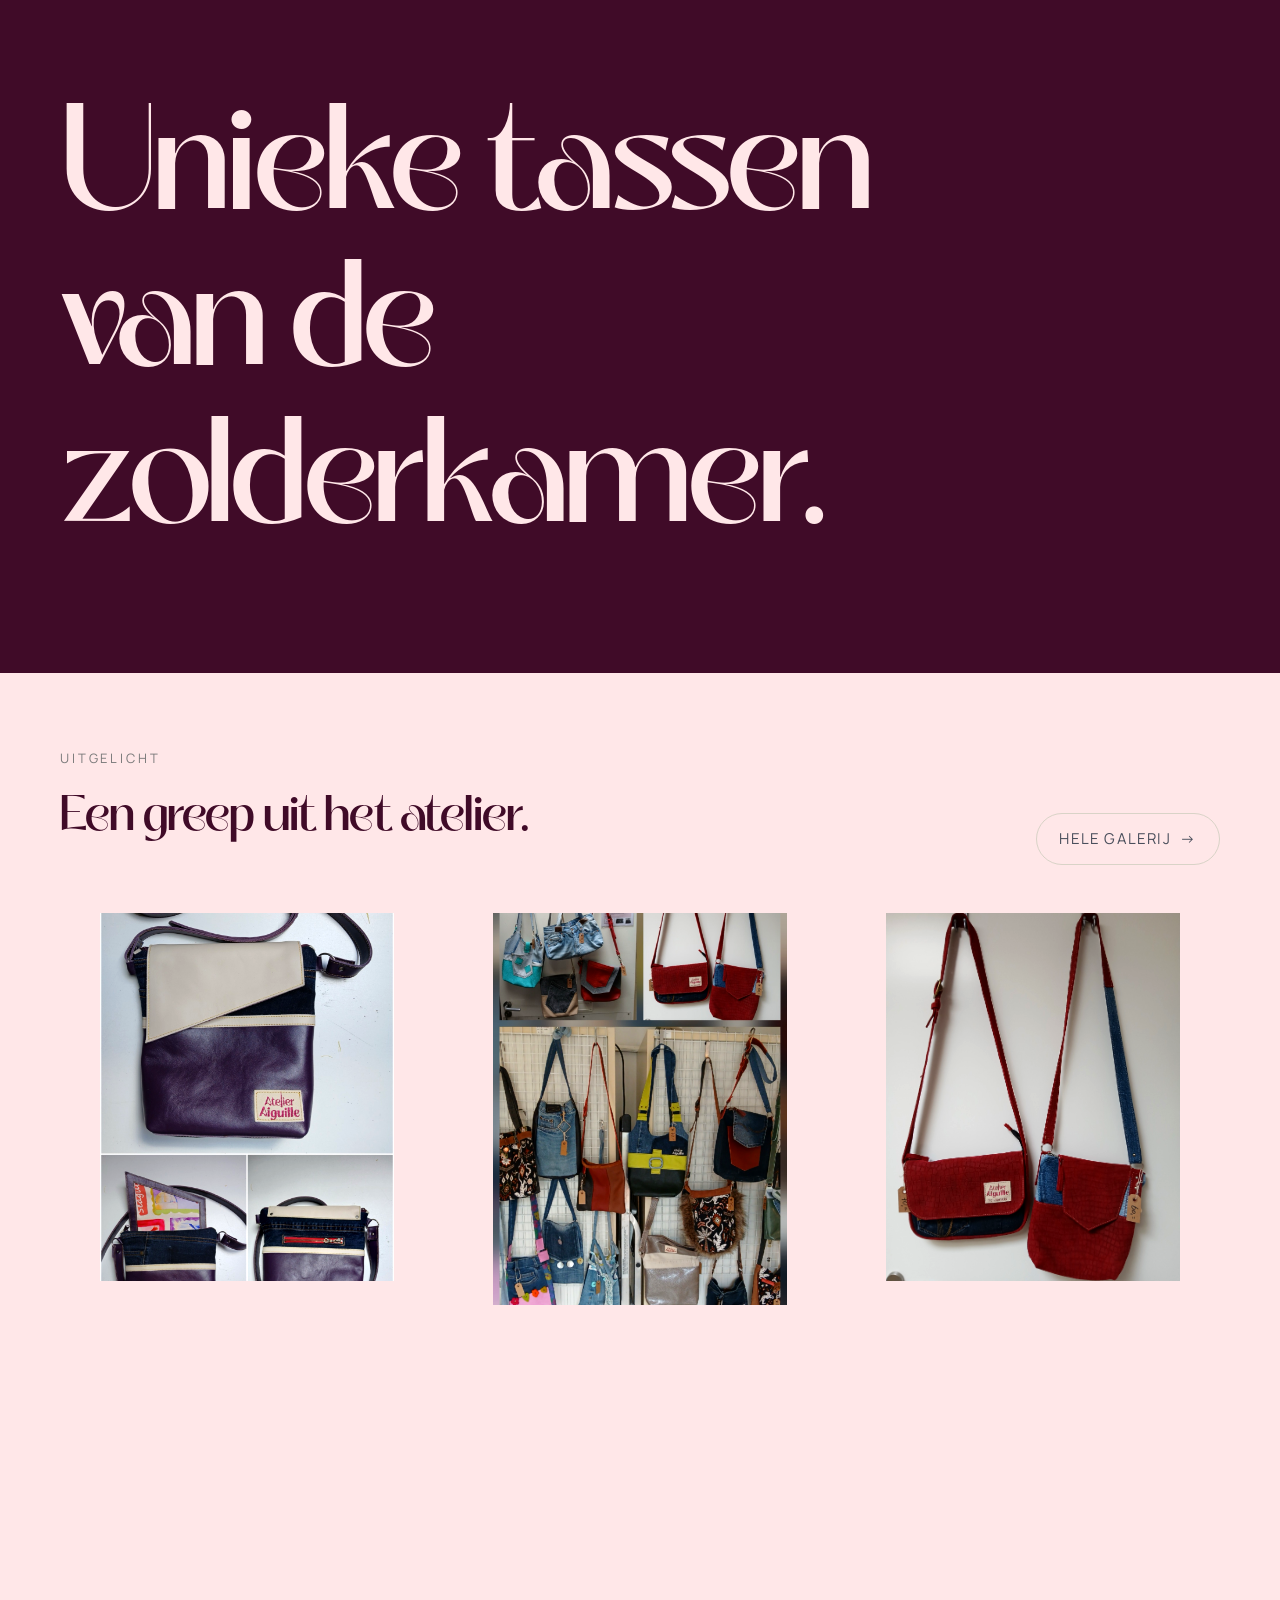
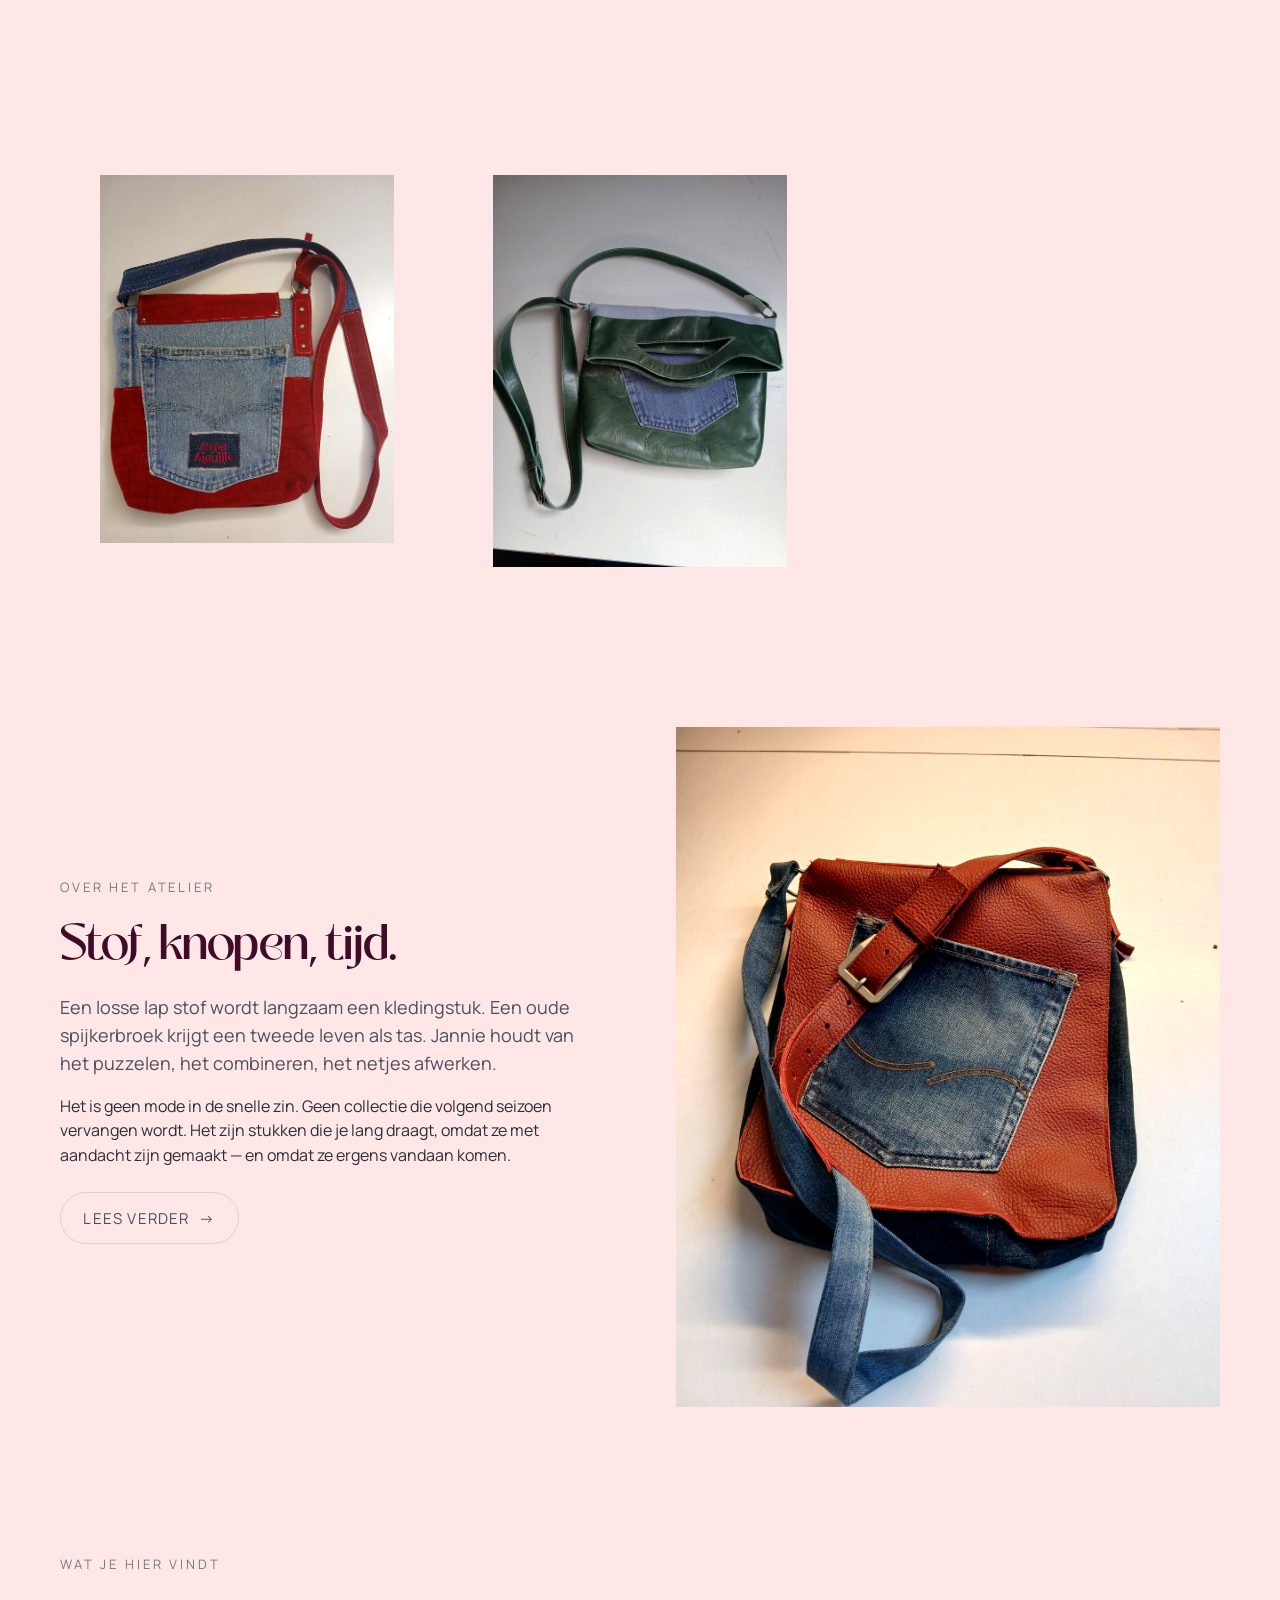
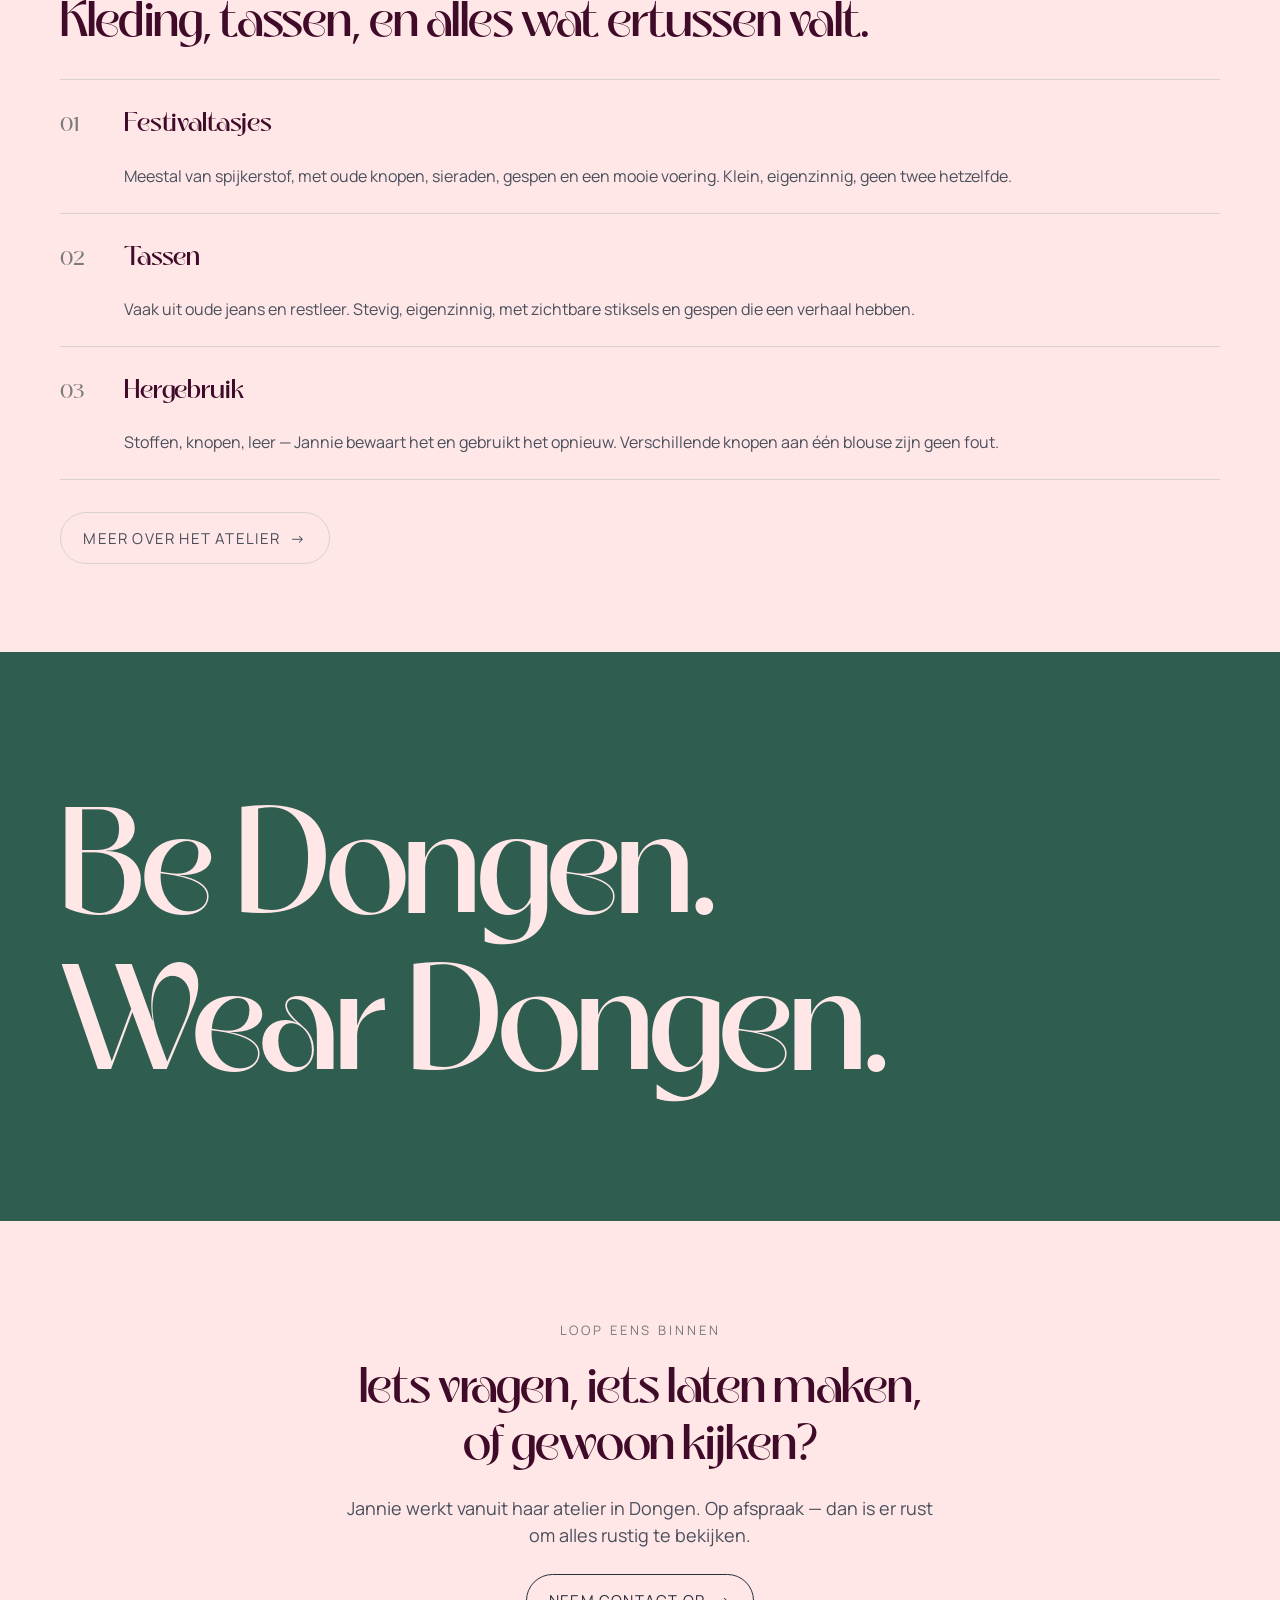
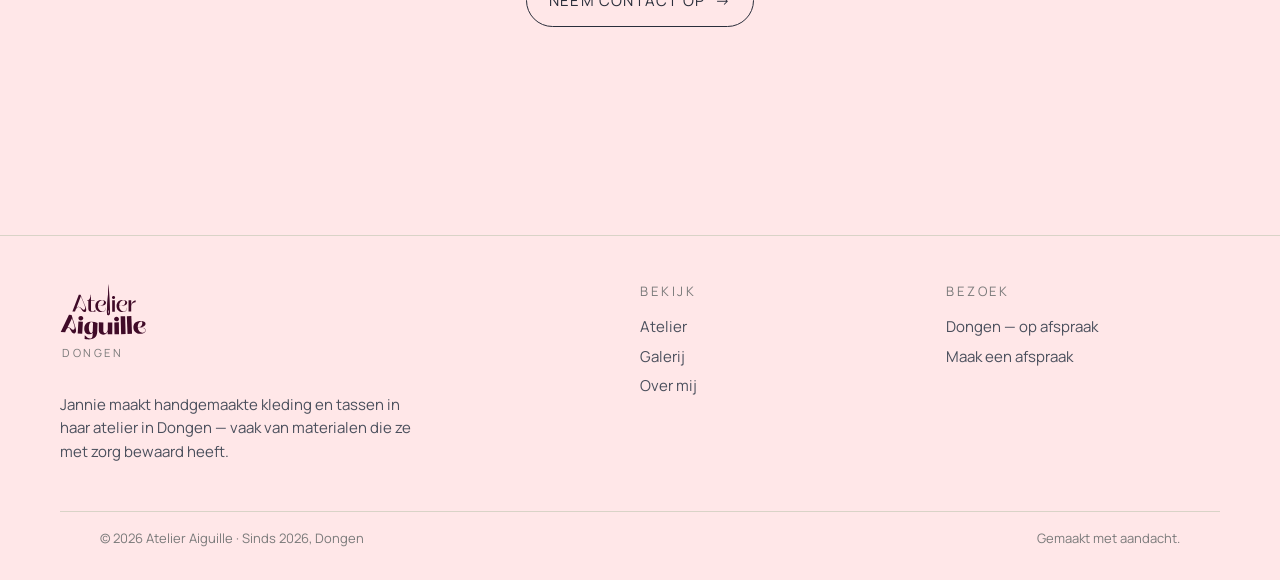
==== commit 78d0d708: "Vernieuw homepage met nieuwste tasfoto's" ====
--- a/index.html
+++ b/index.html
@@ -54,12 +54,12 @@
     </section>
 
     <figure class="feature-image feature-image--slideshow" data-reveal>
-      <img src="assets/img/20260222_123639_result.jpg" alt="Denim tas met bruin leer en bonte koeienhuid" />
-      <img src="assets/img/20260222_132508_result.jpg" alt="Messenger tas in rood leer met denim zak" loading="lazy" />
+      <img src="assets/img/20260720_173421_COLLAGE_result.jpg" alt="Paarse schoudertas van leer en denim — voor-, binnen- en achterzijde" />
+      <img src="assets/img/20260605_160556_result.jpg" alt="Twee roodleren schoudertassen met denim accenten" loading="lazy" />
+      <img src="assets/img/20260527_111931_result.jpg" alt="Rode schoudertas met denim zak en geborduurd label" loading="lazy" />
+      <img src="assets/img/20260515_163529_result.jpg" alt="Groene leren schoudertas met denim accent" loading="lazy" />
+      <img src="assets/img/20260511_144940_result.jpg" alt="Donkerblauwe leren handtas met rode rits" loading="lazy" />
       <img src="assets/img/20260304_101337_result.jpg" alt="Strakke zwarte leren tas" loading="lazy" />
-      <img src="assets/img/20260222_123456_result.jpg" alt="Messenger tas in rood, bordeaux en zwart leer" loading="lazy" />
-      <img src="assets/img/20260515_163529_result.jpg" alt="Groene leren tas met denim accent" loading="lazy" />
-      <img src="assets/img/20260328_141218_result.jpg" alt="Bruine leren gesp met messing ring" loading="lazy" />
     </figure>
 
     <section class="inverse">
@@ -78,13 +78,13 @@
       </div>
 
       <div class="gallery" style="margin-top: var(--space-5)">
-        <figure class="gallery__item" data-reveal><img src="assets/img/20260222_132508_result.jpg" alt="Messenger tas in rood leer met denim zak" loading="lazy" /></figure>
-        <figure class="gallery__item" data-reveal><img src="assets/img/20260304_101337_result.jpg" alt="Strakke zwarte leren tas met lange band" loading="lazy" /></figure>
-        <figure class="gallery__item" data-reveal><img src="assets/img/20260511_144940_result.jpg" alt="Donkerblauwe leren tas met rode rits" loading="lazy" /></figure>
-        <figure class="gallery__item gallery__item--hide-mobile" data-reveal><img src="assets/img/20260527_111620_result.jpg" alt="Donkergroene tas met denim en gele banden" loading="lazy" /></figure>
-        <figure class="gallery__item gallery__item--hide-mobile" data-reveal><img src="assets/img/20260328_141218_result.jpg" alt="Detail — bruine leren gesp met messing ring" loading="lazy" /></figure>
-        <figure class="gallery__item gallery__item--hide-mobile" data-reveal><img src="assets/img/20260222_122121_result.jpg" alt="Kleurrijke tas met geometrische driehoekjes" loading="lazy" /></figure>
-        <figure class="gallery__item gallery__item--hide-mobile" data-reveal><img src="assets/img/20260515_163529_result.jpg" alt="Groene leren tas met denim accent" loading="lazy" /></figure>
+        <figure class="gallery__item" data-reveal><img src="assets/img/20260720_173421_COLLAGE_result.jpg" alt="Paarse schoudertas van leer en denim — voor-, binnen- en achterzijde" loading="lazy" /></figure>
+        <figure class="gallery__item" data-reveal><img src="assets/img/20260605_173917_result.jpg" alt="Collectie handgemaakte tassen van Atelier Aiguille" loading="lazy" /></figure>
+        <figure class="gallery__item" data-reveal><img src="assets/img/20260605_160556_result.jpg" alt="Twee roodleren schoudertassen met denim accenten" loading="lazy" /></figure>
+        <figure class="gallery__item gallery__item--hide-mobile" data-reveal><img src="assets/img/20260605_160611_result.jpg" alt="Wandpresentatie met handgemaakte tassen" loading="lazy" /></figure>
+        <figure class="gallery__item gallery__item--hide-mobile" data-reveal><img src="assets/img/20260605_160545_result.jpg" alt="Vijf handgemaakte tassen hangend aan een deur" loading="lazy" /></figure>
+        <figure class="gallery__item gallery__item--hide-mobile" data-reveal><img src="assets/img/20260527_111931_result.jpg" alt="Rode schoudertas met denim zak en geborduurd label" loading="lazy" /></figure>
+        <figure class="gallery__item gallery__item--hide-mobile" data-reveal><img src="assets/img/20260515_163529_result.jpg" alt="Groene leren schoudertas met denim accent" loading="lazy" /></figure>
       </div>
     </section>
 
@@ -109,7 +109,7 @@
           </p>
         </div>
         <div class="split__media" data-reveal>
-          <img src="assets/img/20260328_141218_result.jpg" alt="Detail — bruine leren gesp met messing ring" loading="lazy" />
+          <img src="assets/img/20260222_132508_result.jpg" alt="Messenger tas in rood leer met denim zak" loading="lazy" />
         </div>
       </div>
     </section>
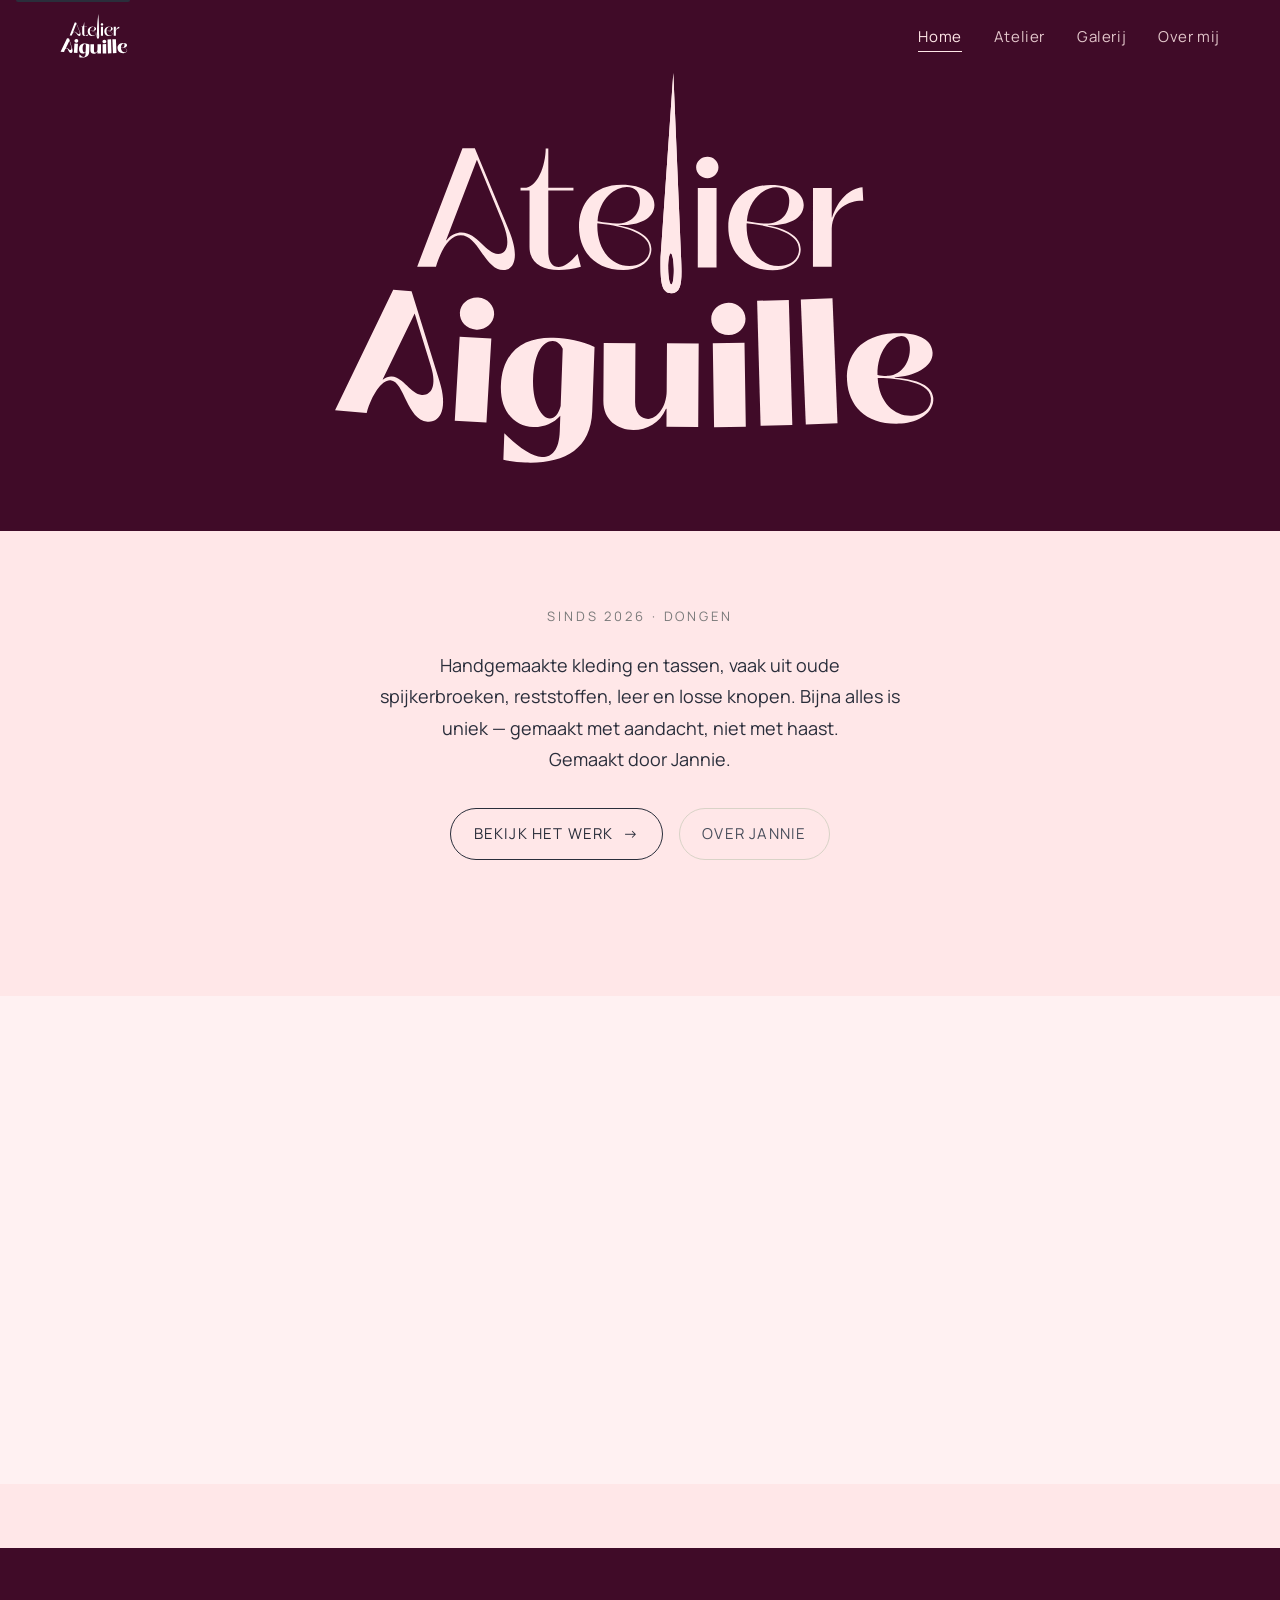
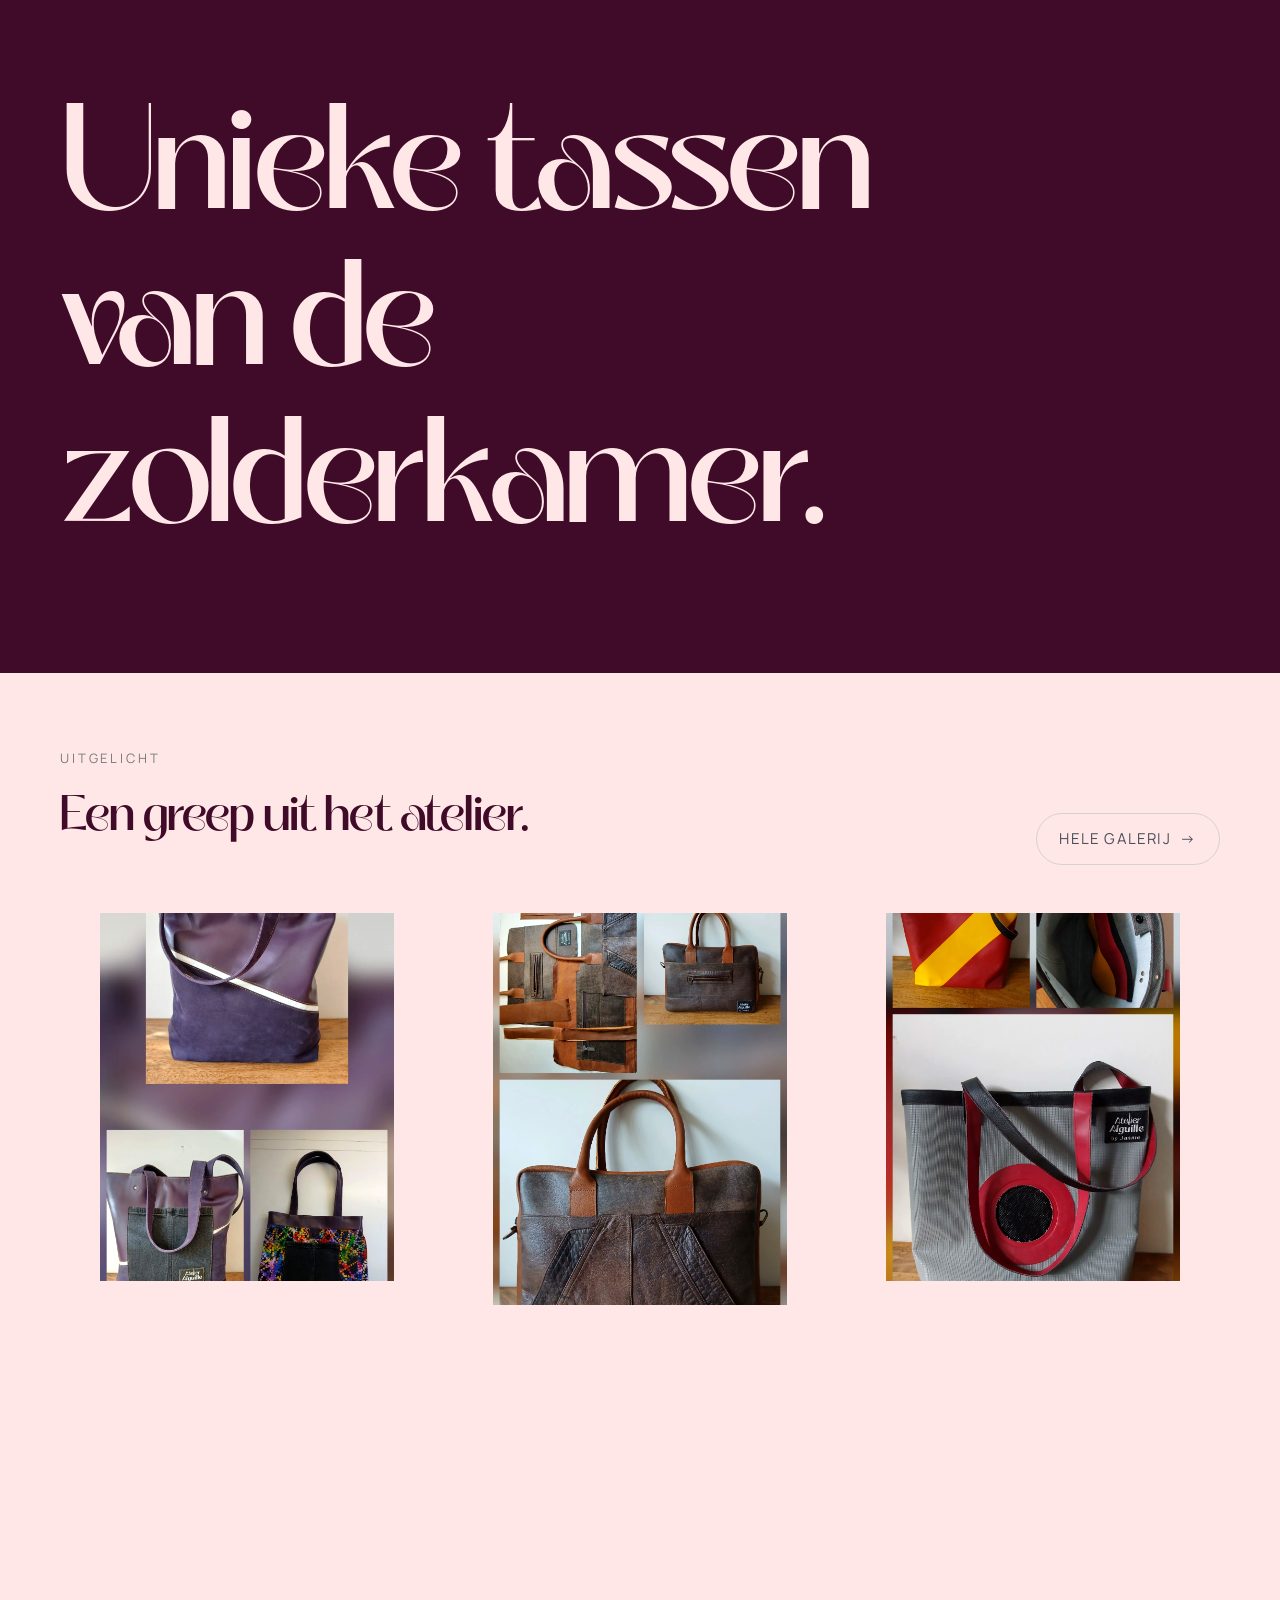
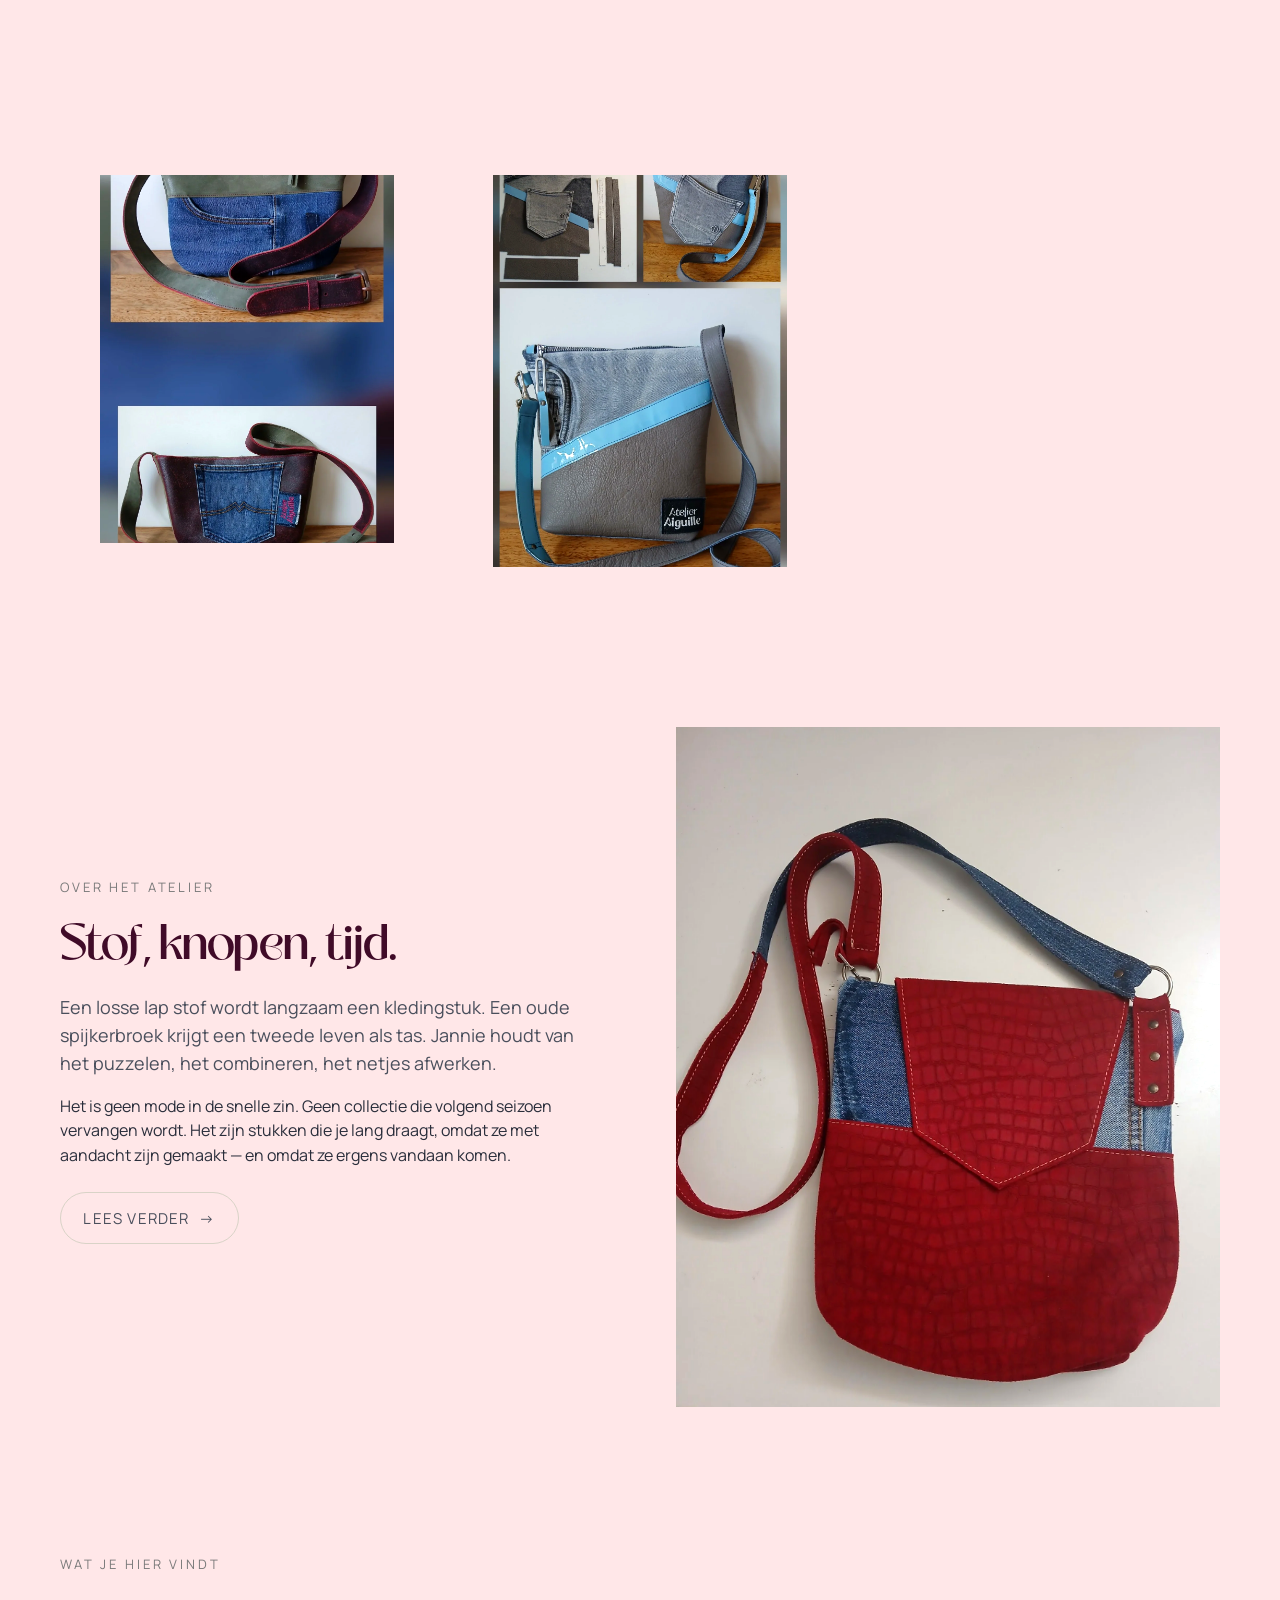
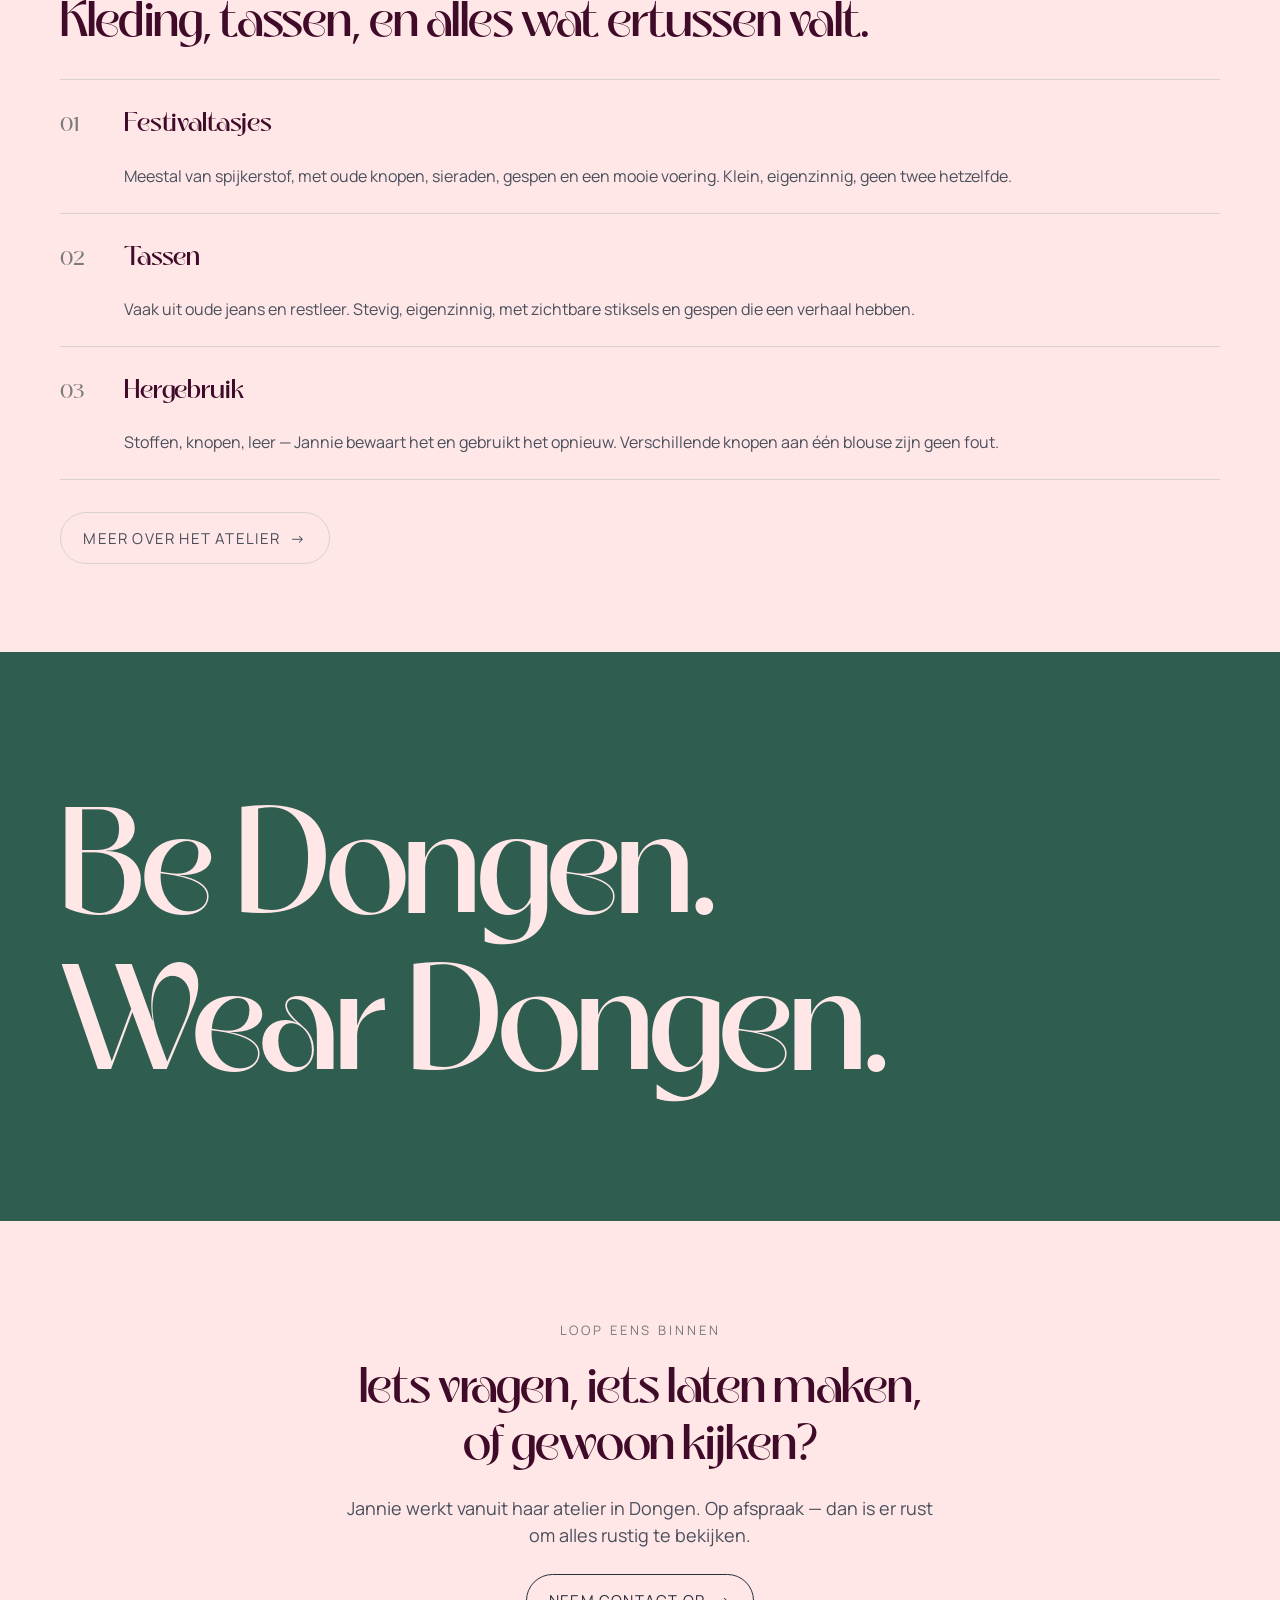
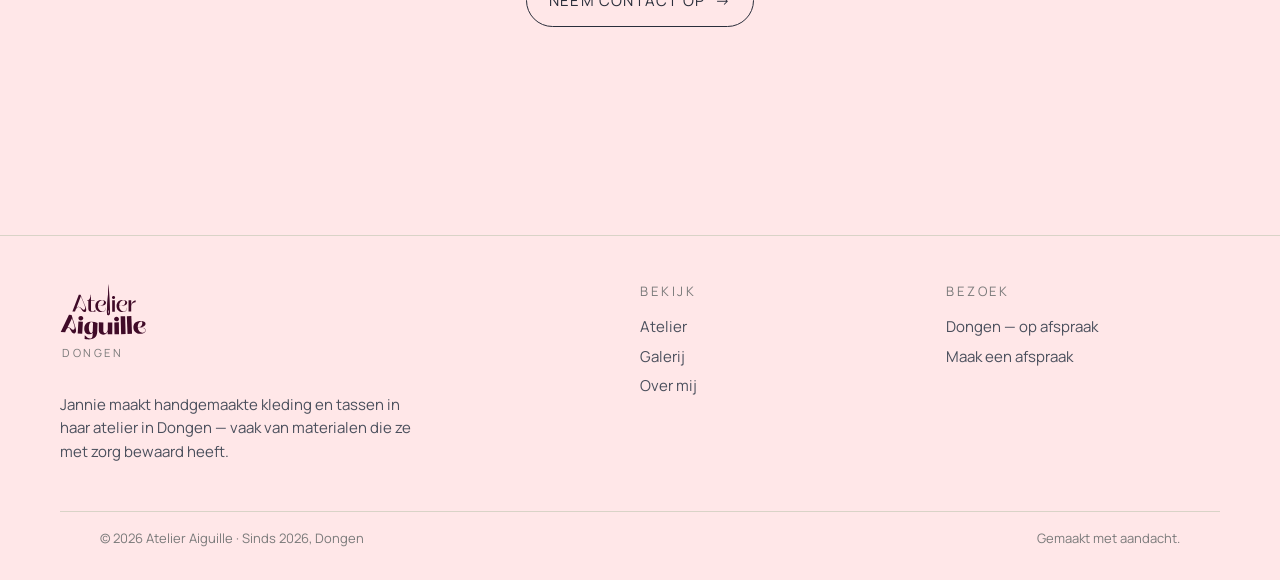
==== commit 811e3b6f: "Vervang productfoto's door album Foto's website" ====
--- a/index.html
+++ b/index.html
@@ -54,12 +54,12 @@
     </section>
 
     <figure class="feature-image feature-image--slideshow" data-reveal>
-      <img src="assets/img/20260720_173421_COLLAGE_result.jpg" alt="Paarse schoudertas van leer en denim — voor-, binnen- en achterzijde" />
-      <img src="assets/img/20260605_160556_result.jpg" alt="Twee roodleren schoudertassen met denim accenten" loading="lazy" />
-      <img src="assets/img/20260527_111931_result.jpg" alt="Rode schoudertas met denim zak en geborduurd label" loading="lazy" />
-      <img src="assets/img/20260515_163529_result.jpg" alt="Groene leren schoudertas met denim accent" loading="lazy" />
-      <img src="assets/img/20260511_144940_result.jpg" alt="Donkerblauwe leren handtas met rode rits" loading="lazy" />
-      <img src="assets/img/20260304_101337_result.jpg" alt="Strakke zwarte leren tas" loading="lazy" />
+      <img src="assets/img/fotos-website-32.webp" alt="Twee schoudertassen in paars, blauw en cognackleurig leer" width="2000" height="1500" />
+      <img src="assets/img/fotos-website-14.webp" alt="Donkerblauwe handtas met denim voorvak en rode rits" width="2000" height="1500" loading="lazy" />
+      <img src="assets/img/fotos-website-23.webp" alt="Rode leren schoudertas met denim accenten" width="1500" height="2000" loading="lazy" />
+      <img src="assets/img/fotos-website-19.webp" alt="Donkerblauwe en groene schoudertas met gele gesp" width="1500" height="2000" loading="lazy" />
+      <img src="assets/img/fotos-website-28.webp" alt="Grijze leren schoudertas met een brede band en gesp" width="1500" height="2000" loading="lazy" />
+      <img src="assets/img/fotos-website-12.webp" alt="Groene handtas en bijpassende etuis met lichte en denim vlakken" width="2000" height="1500" loading="lazy" />
     </figure>
 
     <section class="inverse">
@@ -78,13 +78,13 @@
       </div>
 
       <div class="gallery" style="margin-top: var(--space-5)">
-        <figure class="gallery__item" data-reveal><img src="assets/img/20260720_173421_COLLAGE_result.jpg" alt="Paarse schoudertas van leer en denim — voor-, binnen- en achterzijde" loading="lazy" /></figure>
-        <figure class="gallery__item" data-reveal><img src="assets/img/20260605_173917_result.jpg" alt="Collectie handgemaakte tassen van Atelier Aiguille" loading="lazy" /></figure>
-        <figure class="gallery__item" data-reveal><img src="assets/img/20260605_160556_result.jpg" alt="Twee roodleren schoudertassen met denim accenten" loading="lazy" /></figure>
-        <figure class="gallery__item gallery__item--hide-mobile" data-reveal><img src="assets/img/20260605_160611_result.jpg" alt="Wandpresentatie met handgemaakte tassen" loading="lazy" /></figure>
-        <figure class="gallery__item gallery__item--hide-mobile" data-reveal><img src="assets/img/20260605_160545_result.jpg" alt="Vijf handgemaakte tassen hangend aan een deur" loading="lazy" /></figure>
-        <figure class="gallery__item gallery__item--hide-mobile" data-reveal><img src="assets/img/20260527_111931_result.jpg" alt="Rode schoudertas met denim zak en geborduurd label" loading="lazy" /></figure>
-        <figure class="gallery__item gallery__item--hide-mobile" data-reveal><img src="assets/img/20260515_163529_result.jpg" alt="Groene leren schoudertas met denim accent" loading="lazy" /></figure>
+        <figure class="gallery__item" data-reveal><img src="assets/img/fotos-website-40.webp" alt="Paarse handtas met lichte rand en bedrukte binnenvoering — collage" width="1125" height="2000" loading="lazy" /></figure>
+        <figure class="gallery__item" data-reveal><img src="assets/img/fotos-website-39.webp" alt="Bruine leren handtas met denim voorvak — collage" width="1125" height="2000" loading="lazy" /></figure>
+        <figure class="gallery__item" data-reveal><img src="assets/img/fotos-website-38.webp" alt="Grijze handtas met rode ronde details en gekleurde voering — collage" width="1125" height="2000" loading="lazy" /></figure>
+        <figure class="gallery__item gallery__item--hide-mobile" data-reveal><img src="assets/img/fotos-website-37.webp" alt="Handtas in rood, geel en groen leer met ronde details — collage" width="1125" height="2000" loading="lazy" /></figure>
+        <figure class="gallery__item gallery__item--hide-mobile" data-reveal><img src="assets/img/fotos-website-36.webp" alt="Blauwe en denim handtas met roze en rode accenten — collage" width="1125" height="2000" loading="lazy" /></figure>
+        <figure class="gallery__item gallery__item--hide-mobile" data-reveal><img src="assets/img/fotos-website-35.webp" alt="Blauwe handtas met schouderband — voor- en achterzijde" width="1125" height="2000" loading="lazy" /></figure>
+        <figure class="gallery__item gallery__item--hide-mobile" data-reveal><img src="assets/img/fotos-website-34.webp" alt="Grijze schoudertas met lichtblauw accent — collage" width="1125" height="2000" loading="lazy" /></figure>
       </div>
     </section>
 
@@ -109,7 +109,7 @@
           </p>
         </div>
         <div class="split__media" data-reveal>
-          <img src="assets/img/20260222_132508_result.jpg" alt="Messenger tas in rood leer met denim zak" loading="lazy" />
+          <img src="assets/img/fotos-website-23.webp" alt="Rode leren schoudertas met denim accenten" width="1500" height="2000" loading="lazy" />
         </div>
       </div>
     </section>
